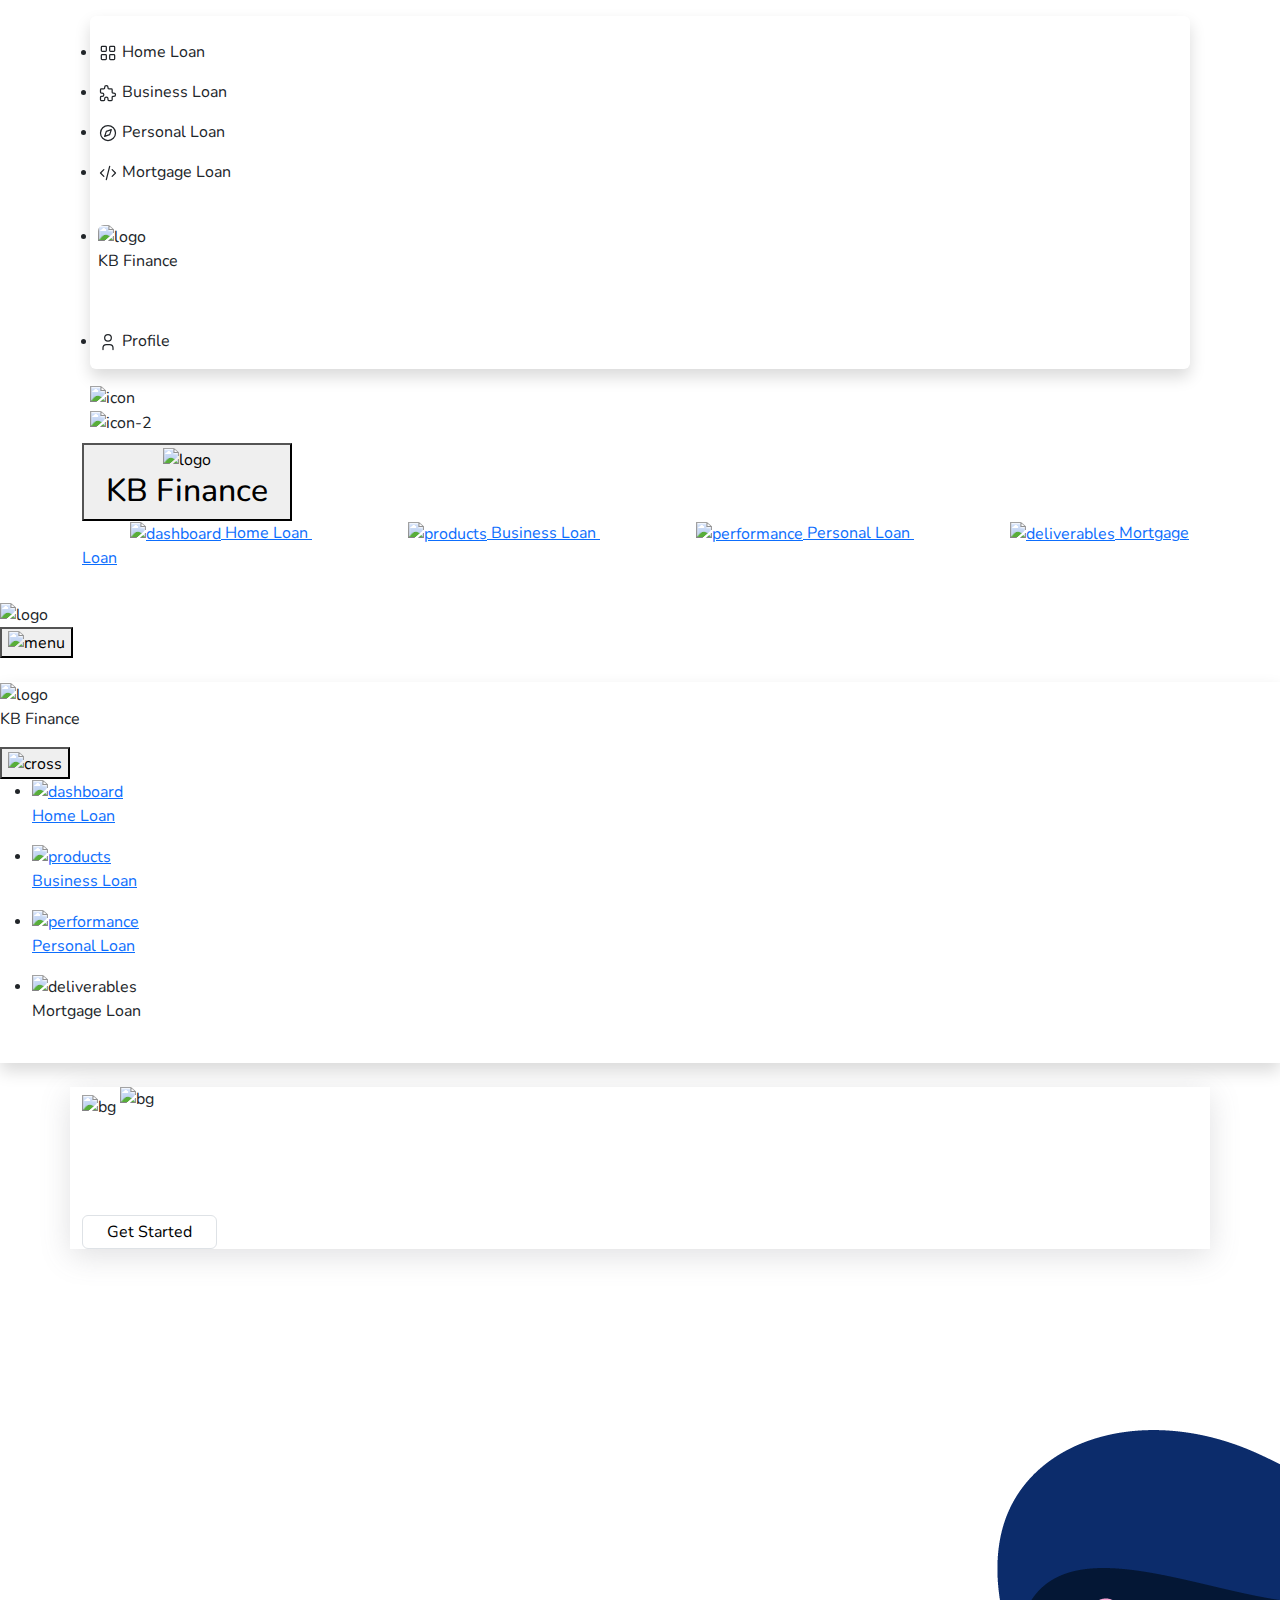
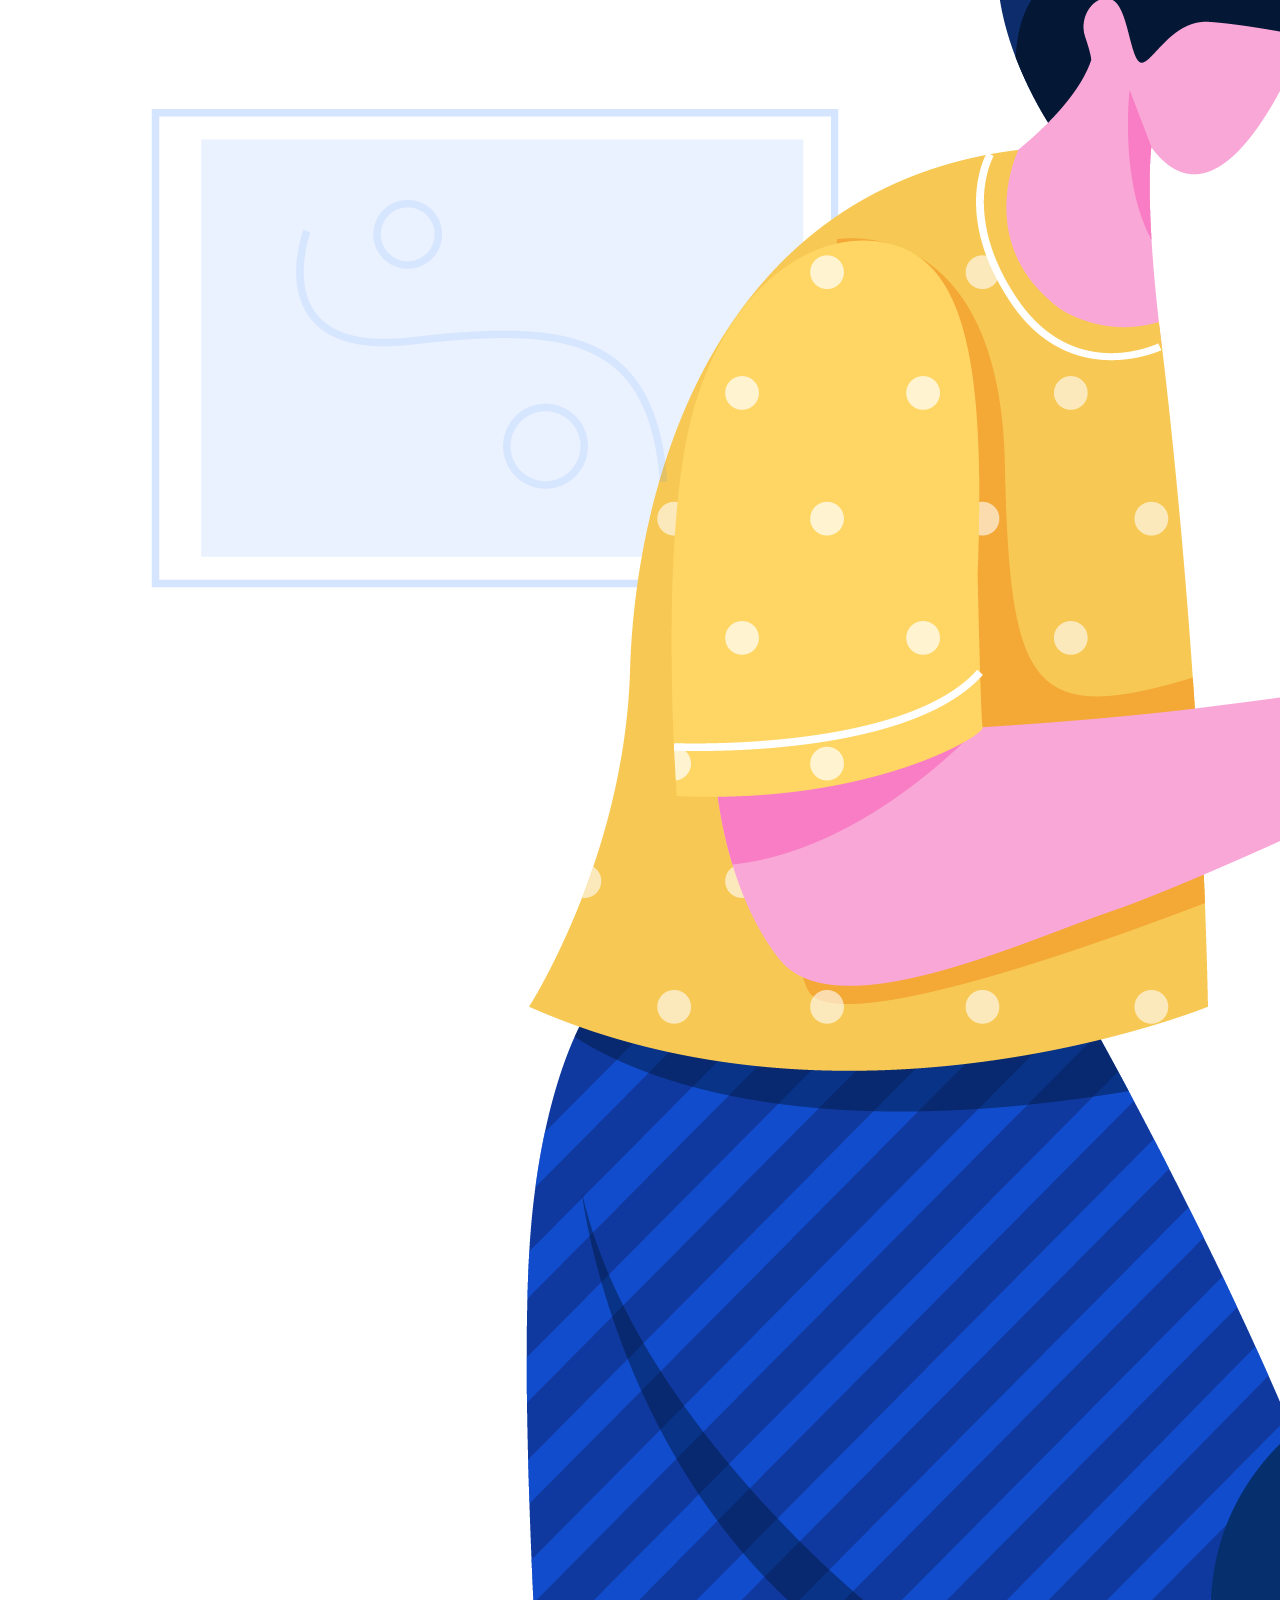
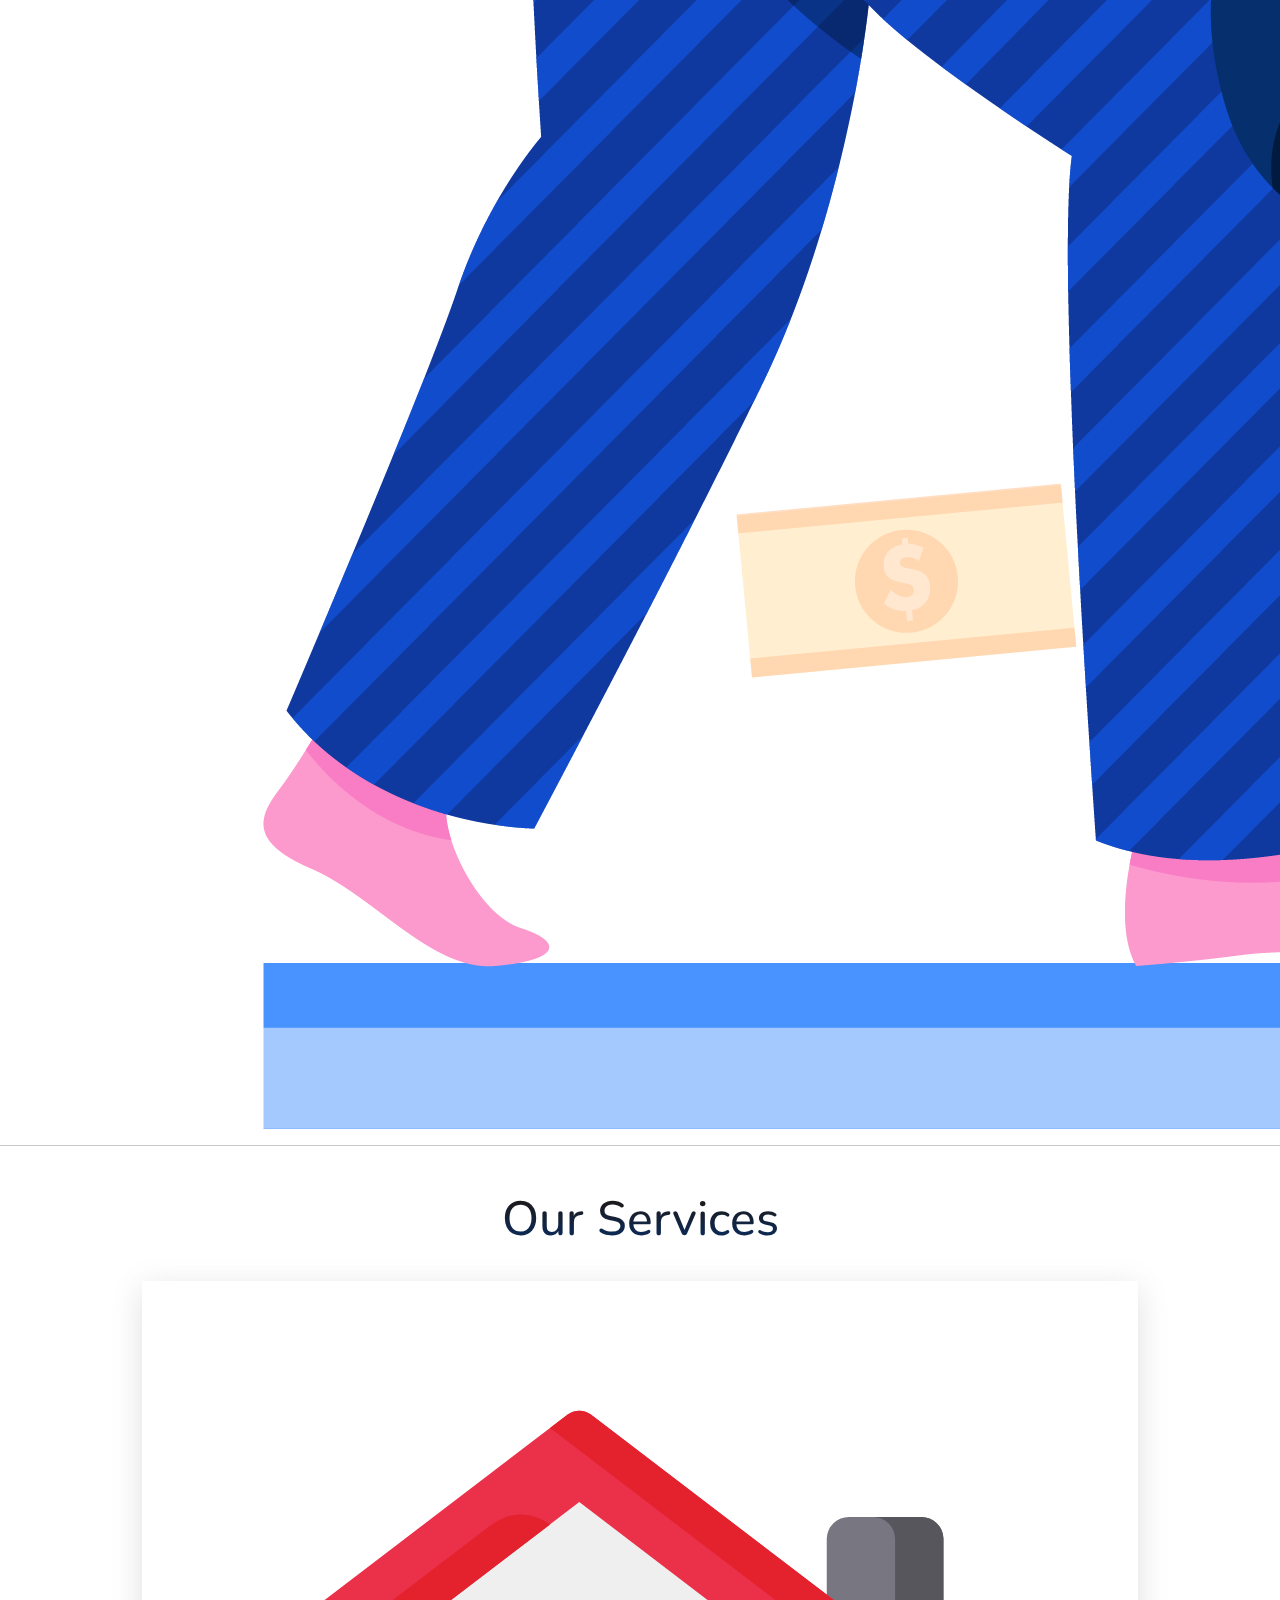
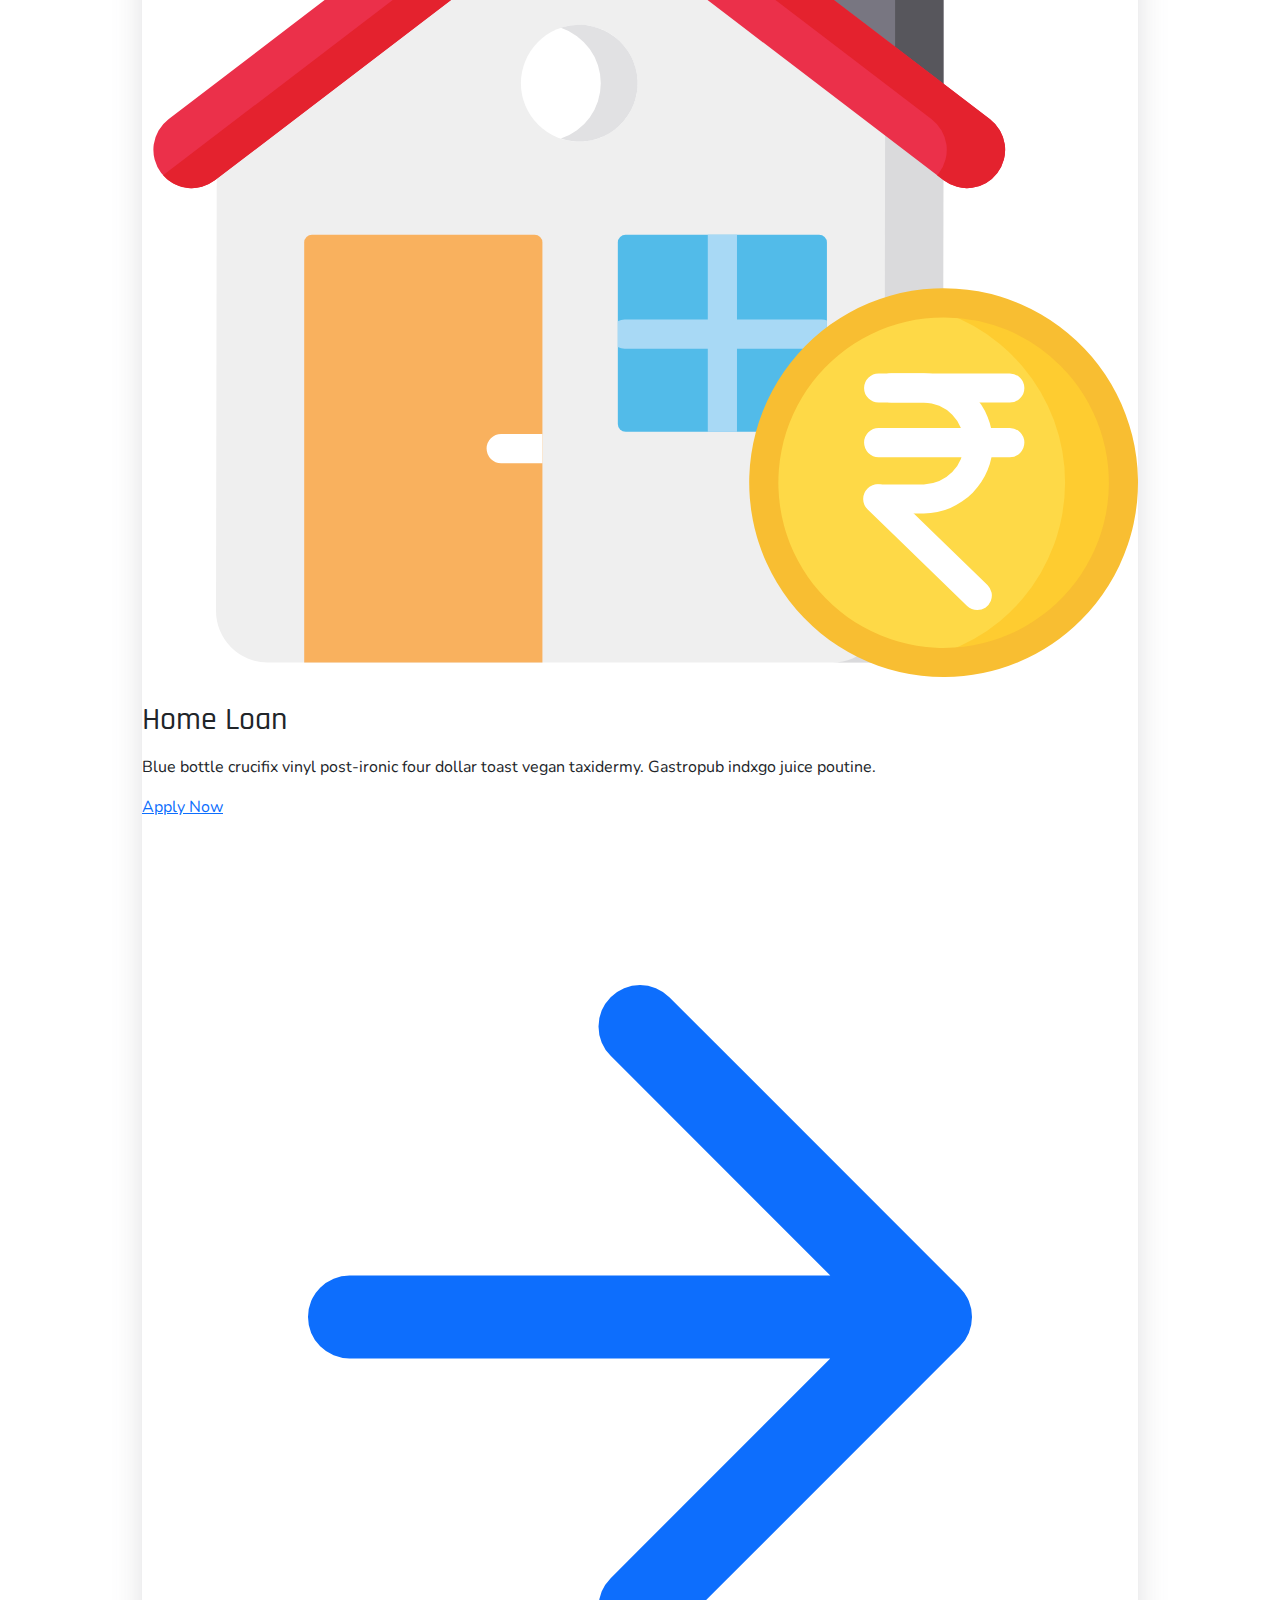
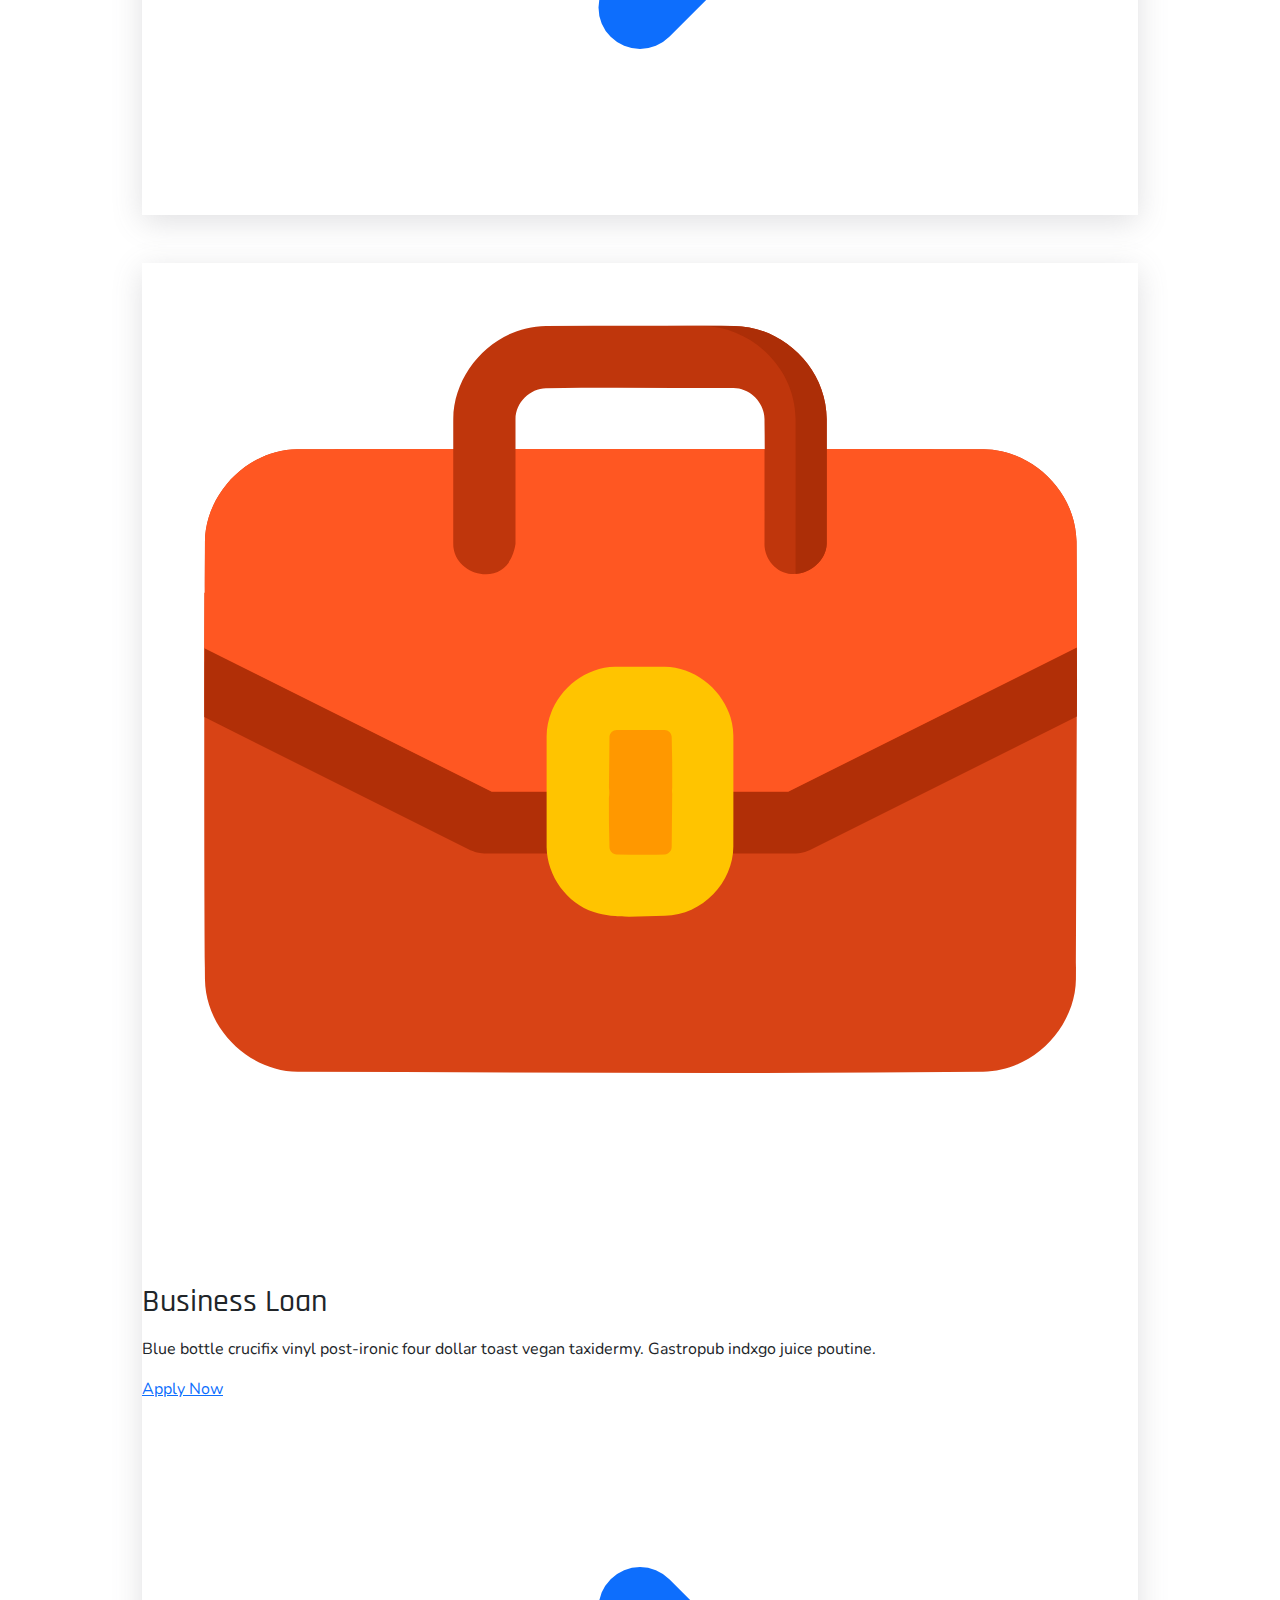
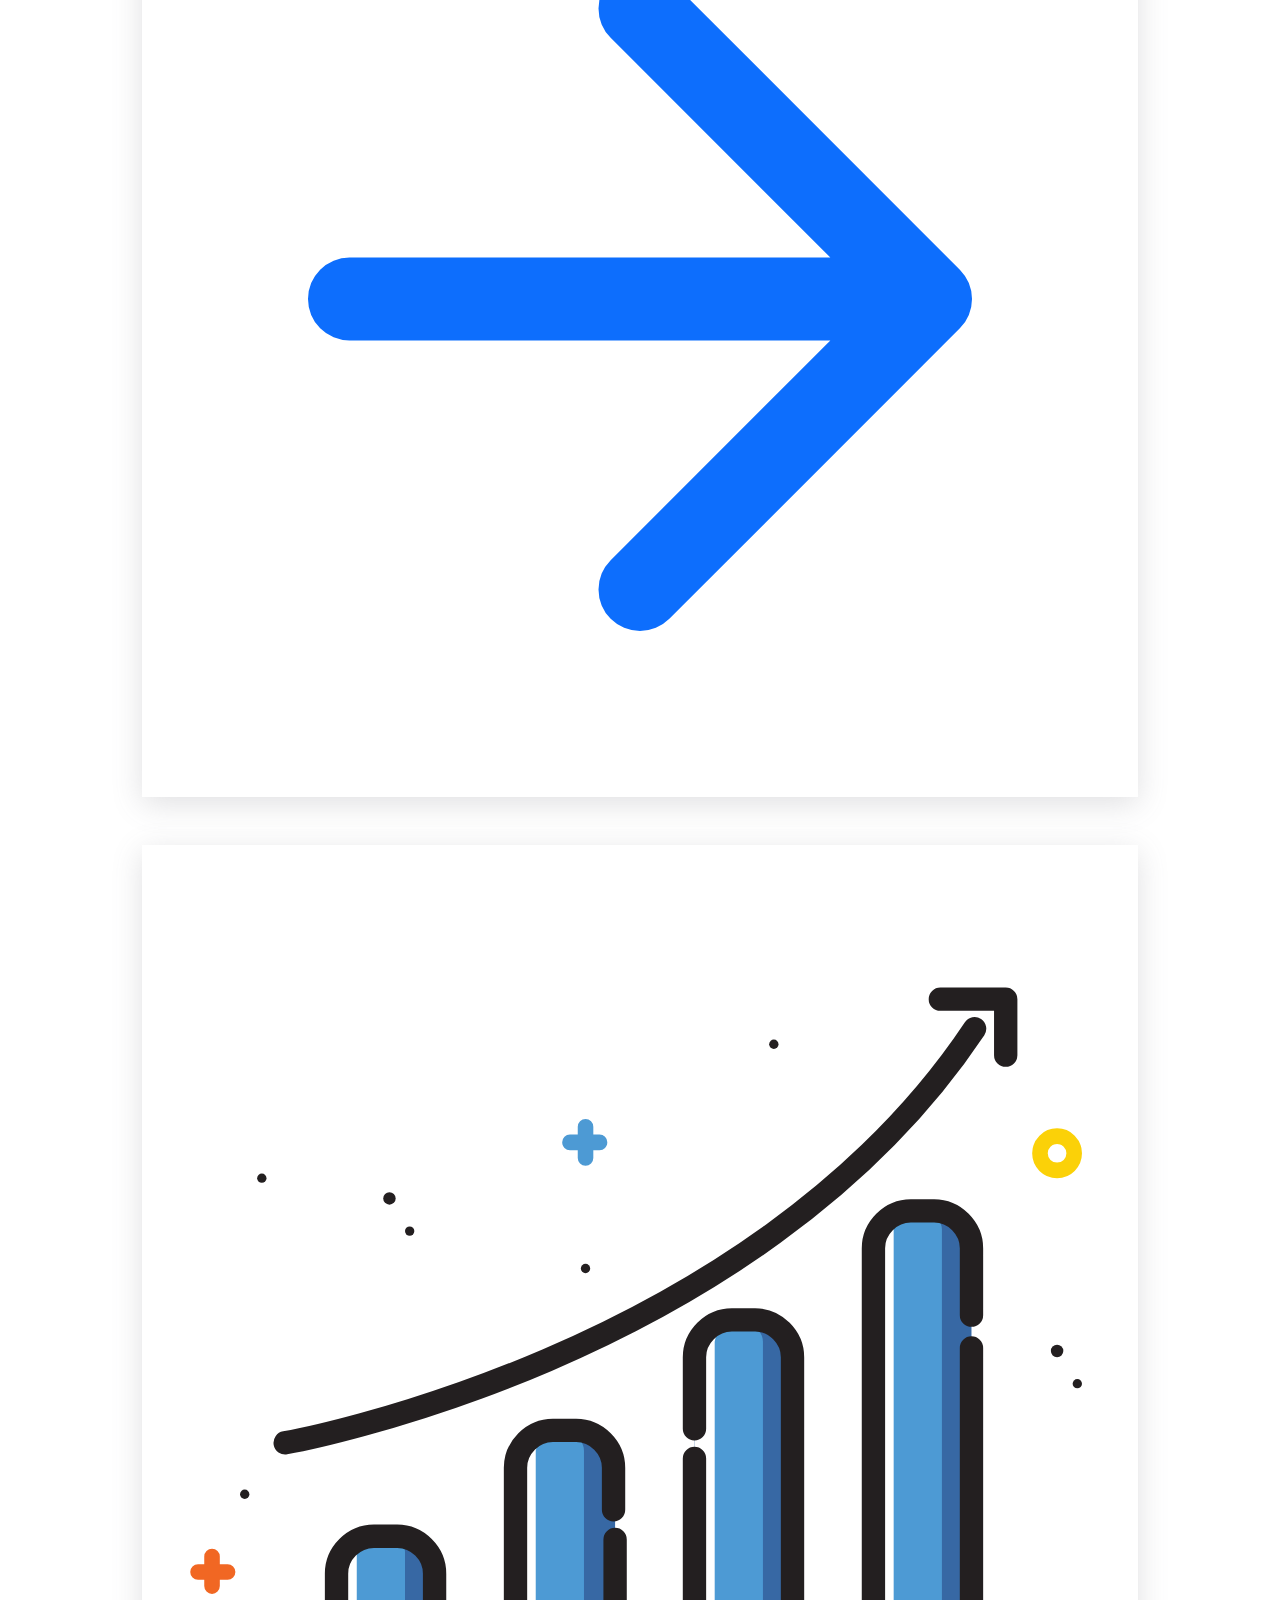
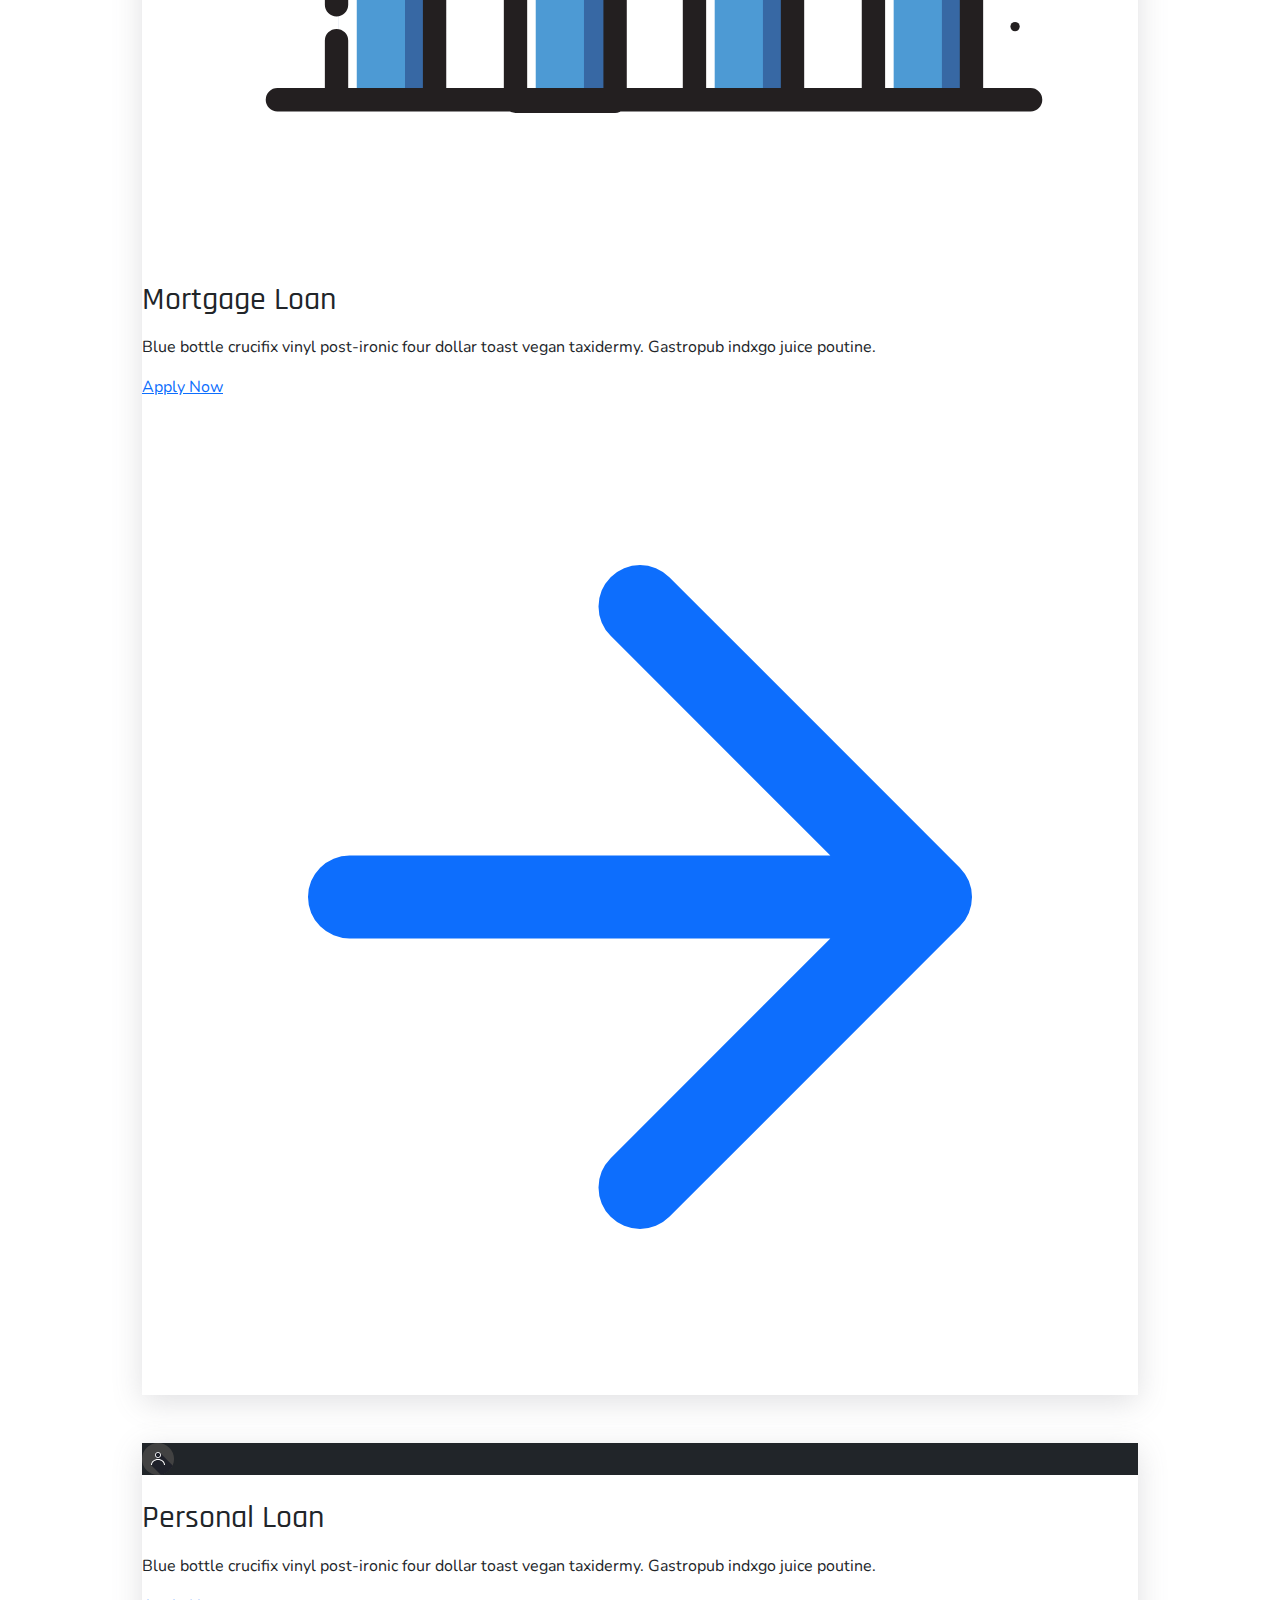
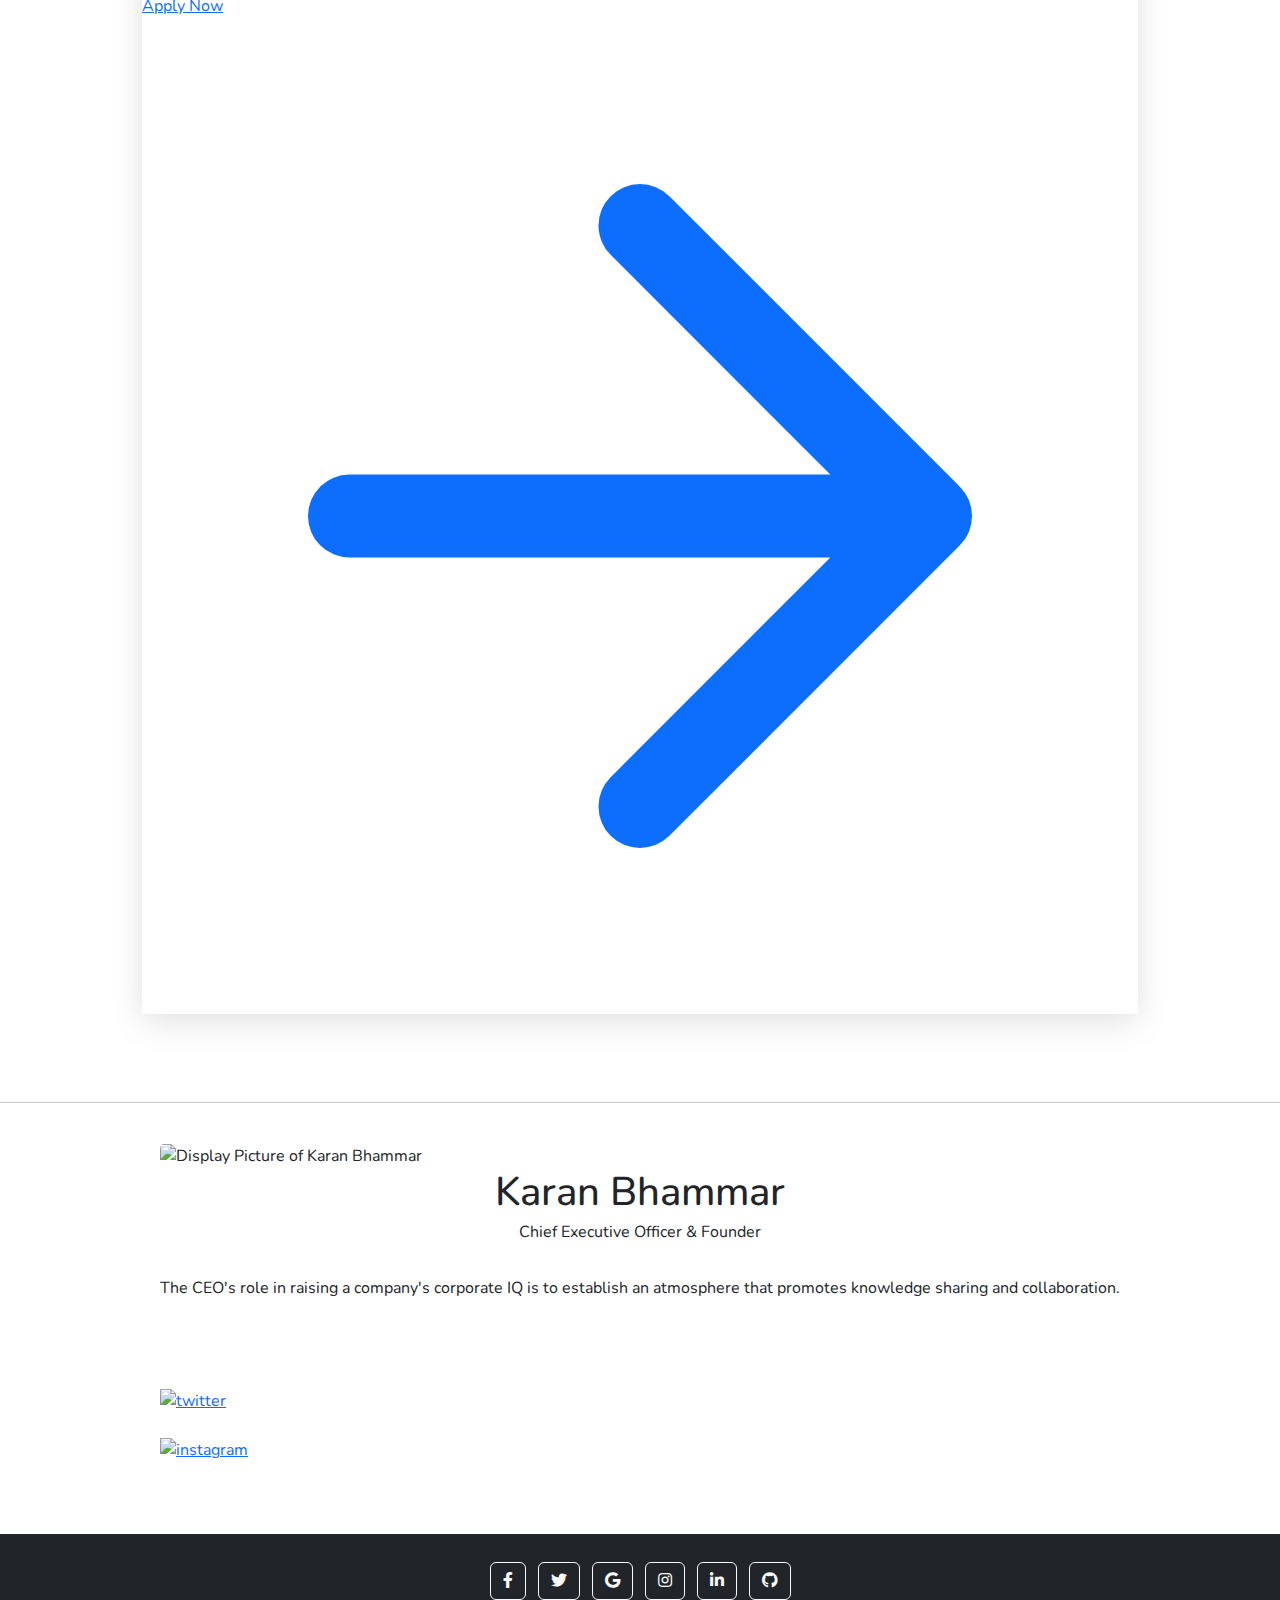
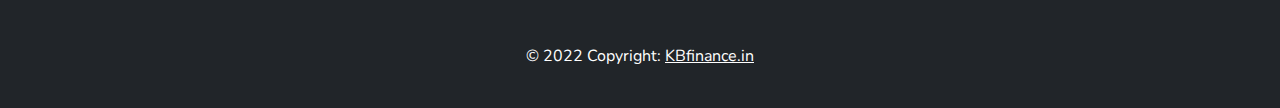
==== index.html @ ba7f579e "Update index.html" ====
<!DOCTYPE html>
<html lang="en">

<head>
    <meta charset="UTF-8">
    <meta http-equiv="X-UA-Compatible" content="IE=edge">
    <meta name="viewport" content="width=device-width, initial-scale=1.0">
    <link rel="preconnect" href="https://fonts.googleapis.com">
    <link rel="stylesheet" href="styles.css">
    <link rel="stylesheet" href="https://cdnjs.cloudflare.com/ajax/libs/tailwindcss/2.2.19/tailwind.min.css" integrity="sha512-wnea99uKIC3TJF7v4eKk4Y+lMz2Mklv18+r4na2Gn1abDRPPOeef95xTzdwGD9e6zXJBteMIhZ1+68QC5byJZw==" crossorigin="anonymous" referrerpolicy="no-referrer" />
    <link
rel="stylesheet"
href="https://cdnjs.cloudflare.com/ajax/libs/font-awesome/5.15.2/css/all.min.css"
/>
    <link rel="preconnect" href="https://fonts.gstatic.com" crossorigin>
    <link href="https://fonts.googleapis.com/css2?family=Nunito&family=Rajdhani&display=swap" rel="stylesheet">
    <!-- CSS only -->
<!-- <link href="https://cdn.jsdelivr.net/npm/bootstrap@5.2.0-beta1/dist/css/bootstrap.min.css" rel="stylesheet" integrity="sha384-0evHe/X+R7YkIZDRvuzKMRqM+OrBnVFBL6DOitfPri4tjfHxaWutUpFmBp4vmVor" crossorigin="anonymous">
<link
rel="stylesheet"
href="https://cdnjs.cloudflare.com/ajax/libs/font-awesome/5.15.2/css/all.min.css"
/> -->
<!-- JavaScript Bundle with Popper -->
<!-- <script src="https://cdn.jsdelivr.net/npm/bootstrap@5.2.0-beta1/dist/js/bootstrap.bundle.min.js" integrity="sha384-pprn3073KE6tl6bjs2QrFaJGz5/SUsLqktiwsUTF55Jfv3qYSDhgCecCxMW52nD2" crossorigin="anonymous"></script> -->

    <!-- <link rel="stylesheet" href="https://unpkg.com/flowbite@1.4.7/dist/flowbite.min.css" />
    <script src="https://cdn.tailwindcss.com?plugins=forms,typography,aspect-ratio,line-clamp"></script>

    <script src="https://unpkg.com/flowbite@1.4.7/dist/flowbite.js"></script> -->

    <title>KB Finance</title>
</head>

<body>
    <!-- nav starts -->
      <div class="h-full w-full"> 
        <!-- Code block starts -->
        <nav role="navigation" class="bg-white shadow xl:block hidden">
            <div class="mx-auto container px-6 py-2 xl:py-0">
                <div class="flex items-center justify-between">
                    <div class="inset-y-0 left-0 flex items-center xl:hidden">
                        <div class="inline-flex items-center justify-center p-2 rounded-md text-gray-700 hover:text-gray-100 focus:outline-none transition duration-150 ease-in-out">
                            <div class="visible xl:hidden">
                                <ul class="p-2 border-r bg-white absolute rounded left-0 right-0 shadow mt-8 md:mt-8 hidden">
                                    <li class="flex xl:hidden cursor-pointer text-gray-600 text-sm leading-3 tracking-normal mt-2 py-2 hover:text-indigo-700 focus:text-indigo-700 focus:outline-none">
                                        <div class="flex items-center">
                                            <svg xmlns="http://www.w3.org/2000/svg" class="icon icon-tabler icon-tabler-grid" width="20" height="20" viewBox="0 0 24 24" stroke-width="1.5" stroke="currentColor" fill="none" stroke-linecap="round" stroke-linejoin="round">
                                                <path stroke="none" d="M0 0h24v24H0z"></path>
                                                <rect x="4" y="4" width="6" height="6" rx="1"></rect>
                                                <rect x="14" y="4" width="6" height="6" rx="1"></rect>
                                                <rect x="4" y="14" width="6" height="6" rx="1"></rect>
                                                <rect x="14" y="14" width="6" height="6" rx="1"></rect>
                                            </svg>
                                            <span class="ml-2 font-bold">Home Loan</span>
                                        </div>
                                    </li>
                                    <li class="flex xl:hidden flex-col cursor-pointer text-gray-600 text-sm leading-3 tracking-normal py-2 hover:text-indigo-700 focus:text-indigo-700 focus:outline-none flex justify-center" onclick="dropdownHandler(this)">
                                        <div class="flex items-center">
                                            <svg xmlns="http://www.w3.org/2000/svg" class="icon icon-tabler icon-tabler-puzzle" width="20" height="20" viewBox="0 0 24 24" stroke-width="1.5" stroke="currentColor" fill="none" stroke-linecap="round" stroke-linejoin="round">
                                                <path stroke="none" d="M0 0h24v24H0z"></path>
                                                <path d="M4 7h3a1 1 0 0 0 1 -1v-1a2 2 0 0 1 4 0v1a1 1 0 0 0 1 1h3a1 1 0 0 1 1 1v3a1 1 0 0 0 1 1h1a2 2 0 0 1 0 4h-1a1 1 0 0 0 -1 1v3a1 1 0 0 1 -1 1h-3a1 1 0 0 1 -1 -1v-1a2 2 0 0 0 -4 0v1a1 1 0 0 1 -1 1h-3a1 1 0 0 1 -1 -1v-3a1 1 0 0 1 1 -1h1a2 2 0 0 0 0 -4h-1a1 1 0 0 1 -1 -1v-3a1 1 0 0 1 1 -1"></path>
                                            </svg>
                                            <span class="ml-2 font-bold">Business Loan</span>
                                        </div>
                                    </li>
                                    <li class="flex xl:hidden cursor-pointer text-gray-600 text-sm leading-3 tracking-normal py-2 hover:text-indigo-700 flex items-center focus:text-indigo-700 focus:outline-none">
                                        <svg xmlns="http://www.w3.org/2000/svg" class="icon icon-tabler icon-tabler-compass" width="20" height="20" viewBox="0 0 24 24" stroke-width="1.5" stroke="currentColor" fill="none" stroke-linecap="round" stroke-linejoin="round">
                                            <path stroke="none" d="M0 0h24v24H0z"></path>
                                            <polyline points="8 16 10 10 16 8 14 14 8 16"></polyline>
                                            <circle cx="12" cy="12" r="9"></circle>
                                        </svg>
                                        <span class="ml-2 font-bold">Personal Loan</span>
                                    </li>
                                    <li class="border-b border-gray-300 flex xl:hidden cursor-pointer text-gray-600 text-sm leading-3 tracking-normal pt-2 pb-4 hover:text-indigo-700 flex items-center focus:text-indigo-700 focus:outline-none">
                                        <svg xmlns="http://www.w3.org/2000/svg" class="icon icon-tabler icon-tabler-code" width="20" height="20" viewBox="0 0 24 24" stroke-width="1.5" stroke="currentColor" fill="none" stroke-linecap="round" stroke-linejoin="round">
                                            <path stroke="none" d="M0 0h24v24H0z"></path>
                                            <polyline points="7 8 3 12 7 16"></polyline>
                                            <polyline points="17 8 21 12 17 16"></polyline>
                                            <line x1="14" y1="4" x2="10" y2="20"></line>
                                        </svg>
                                        <span class="ml-2 font-bold">Mortgage Loan</span>
                                    </li>
                                    <li class="cursor-pointer text-gray-600 text-sm leading-3 tracking-normal mt-2 py-2 hover:text-indigo-700 flex items-center focus:text-indigo-700 focus:outline-none">
                                        <div class="flex items-center">
                                            <div class="w-12 cursor-pointer flex text-sm border-2 border-transparent rounded focus:outline-none focus:border-white transition duration-150 ease-in-out">
                                                <img class="rounded h-10 w-10 object-cover" src="https://tuk-cdn.s3.amazonaws.com/assets/components/horizontal_navigation/hn_1.png" alt="logo" />
                                            </div>
                                            <p class="text-sm ml-2 cursor-pointer">KB Finance</p>
                                            <div class="sm:ml-2 text-white relative">
                                                <svg xmlns="http://www.w3.org/2000/svg" class="icon icon-tabler icon-tabler-chevron-down cursor-pointer" width="20" height="20" viewBox="0 0 24 24" stroke-width="1.5" stroke="currentColor" fill="none" stroke-linecap="round" stroke-linejoin="round">
                                                    <path stroke="none" d="M0 0h24v24H0z"></path>
                                                    <polyline points="6 9 12 15 18 9"></polyline>
                                                </svg>
                                            </div>
                                        </div>
                                    </li>
                                    <li class="cursor-pointer text-gray-600 text-sm leading-3 tracking-normal py-2 hover:text-indigo-700 focus:text-indigo-700 focus:outline-none">
                                        <div class="flex items-center">
                                            <svg xmlns="http://www.w3.org/2000/svg" class="icon icon-tabler icon-tabler-user" width="20" height="20" viewBox="0 0 24 24" stroke-width="1.5" stroke="currentColor" fill="none" stroke-linecap="round" stroke-linejoin="round">
                                                <path stroke="none" d="M0 0h24v24H0z" />
                                                <circle cx="12" cy="7" r="4" />
                                                <path d="M6 21v-2a4 4 0 0 1 4 -4h4a4 4 0 0 1 4 4v2" />
                                            </svg>
                                            <span class="ml-2">Profile</span>
                                        </div>
                                    </li>
                                </ul>
                                <img class="show-m-menu icon icon-tabler icon-tabler-menu" onclick="MenuHandler(this,true)" src="https://tuk-cdn.s3.amazonaws.com/can-uploader/light-with-button-svg2.svg" alt="icon" />
                            </div>
                            <div class="hidden close-m-menu text-gray-700" onclick="MenuHandler(this,false)">
                                <img  src="https://tuk-cdn.s3.amazonaws.com/can-uploader/light-with-button-svg1.svg" alt="icon-2" />
                            </div>
                        </div>
                    </div>
                    <button class="focus:outline-none focus:ring-2 focus:ring-offset-2 focus:ring-indigo-700 rounded-md flex w-full sm:w-auto items-center sm:items-stretch justify-end sm:justify-start">
                        <div  class="flex items-center">
                            <img src="https://tuk-cdn.s3.amazonaws.com/can-uploader/light-with-button-svg3.svg" alt="logo" />
                            <h2 class="hidden sm:block text-base text-gray-700 font-bold leading-normal px-3">KB Finance</h2>
                        </div>
                    </button>
                    <div class="flex">
                        <div class="hidden xl:flex md:mr-6 xl:mr-16">
                            <a href="home-loan.html" class="focus:text-indigo-700 border-b-2 border-transparent focus:border-indigo-700 flex px-5 items-center py-6 text-sm leading-5 text-gray-700 hover:bg-gray-100 focus:bg-gray-100 focus:outline-none transition duration-150 ease-in-out">
                                <span class="mr-2">
                                    <img class="icon icon-tabler icon-tabler-grid" src="https://tuk-cdn.s3.amazonaws.com/can-uploader/light-with-button-svg4.svg" alt="dashboard" />
                                </span>
                           Home Loan
                            </a>
                            <a href="business-loan.html" class="focus:text-indigo-700 border-b-2 border-transparent focus:border-indigo-700 flex px-5 items-center py-6 text-sm leading-5 text-gray-700 hover:bg-gray-100 focus:bg-gray-100 focus:outline-none transition duration-150 ease-in-out">
                                <span class="mr-2">
                                    <img class="icon icon-tabler icon-tabler-puzzle" src="https://tuk-cdn.s3.amazonaws.com/can-uploader/light-with-button-svg5.svg" alt="products" />
                                </span>
                           Business Loan
                            </a>
                            <a href="personal-loan.html" class="focus:text-indigo-700 border-b-2 border-transparent focus:border-indigo-700 flex px-5 items-center py-6 text-sm leading-5 text-gray-700 hover:bg-gray-100 focus:bg-gray-100 focus:outline-none transition duration-150 ease-in-out">
                                <span class="mr-2">
                                    <img class="icon icon-tabler icon-tabler-compass" src="https://tuk-cdn.s3.amazonaws.com/can-uploader/light-with-button-svg6.svg" alt="performance" />
                                </span>
                      Personal Loan
                            </a>
                            <a href="mortgage-loan.html" class="focus:text-indigo-700 border-b-2 border-transparent focus:border-indigo-700 flex px-5 items-center py-6 text-sm leading-5 text-gray-700 hover:bg-gray-100 focus:bg-gray-100 focus:outline-none transition duration-150 ease-in-out">
                                <span class="mr-2">
                                   <img class="icon icon-tabler icon-tabler-code" src="https://tuk-cdn.s3.amazonaws.com/can-uploader/light-with-button-svg7.svg" alt="deliverables" />
                                </span>
                               Mortgage Loan
                            </a>
                        </div>
                        <div class="hidden xl:flex items-center">
                        
                          
                                </button>
                            </div>
                        </div>
                    </div>
                </div>
            </div>
        </nav>
        <nav>
            <div class="py-4 px-6 w-full flex xl:hidden justify-between items-center bg-white fixed top-0 z-40">
                <div aria-label="logo" role="img" tabindex="0" class="focus:outline-none w-24">
                    <img src="https://tuk-cdn.s3.amazonaws.com/can-uploader/light-with-button-svg9.svg" alt="logo" />
                </div>
                <div class="flex items-center">
                   
                    <button id="menu" aria-label="open menu" class="focus:outline-none focus:ring-2 focus:ring-gray-600 rounded-md text-gray-800" onclick="sidebarHandler(true)">
                        <img class="icon icon-tabler icon-tabler-menu-2" src="https://tuk-cdn.s3.amazonaws.com/can-uploader/light-with-button-svg10.svg" alt="menu" />
                    </button>
                </div>
            </div>
            <!--Mobile responsive sidebar-->
            <div class="absolute w-full h-full transform -translate-x-full z-40 xl:hidden" id="mobile-nav">
                <div class="bg-gray-800 opacity-50 w-full h-full" onclick="sidebarHandler(false)"></div>
                <div class="w-64 z-40 fixed overflow-y-auto z-40 top-0 bg-white shadow h-full flex-col justify-between xl:hidden pb-4 transition duration-150 ease-in-out">
                    <div class="px-6 h-full">
                        <div class="flex flex-col justify-between h-full w-full">
                            <div>
                                <div class="mt-6 flex w-full items-center justify-between">
                                    <div class="flex items-center justify-between w-full">
                                        <div class="flex items-center">
                                            <img src="https://tuk-cdn.s3.amazonaws.com/can-uploader/light-with-button-svg9.svg" alt="logo" />
                                            <p tabindex="0" class="focus:outline-none text-base md:text-2xl text-gray-800 ml-3">KB Finance </p>
                                        </div>
                                        <button id="cross" aria-label="close menu" class="focus:outline-none focus:ring-2 rounded-md text-gray-800" onclick="sidebarHandler(false)">
                                            <img class="icon icon-tabler icon-tabler-x" src="https://tuk-cdn.s3.amazonaws.com/can-uploader/light-with-button-svg11.svg" alt="cross" />
                                        </button>
                                    </div>
                                </div>
                                <ul class="f-m-m">
                                    <li>
                                        <a class="cursor-pointer" href="/home-loan">
                                            <div class="text-gray-800 pt-10">
                                                <div class="flex items-center">
                                                    <div class="w-6 h-6 md:w-8 md:h-8 text-indigo-700">
                                                       <img class="icon icon-tabler icon-tabler-grid" src="https://tuk-cdn.s3.amazonaws.com/can-uploader/light-with-button-svg12.svg" alt="dashboard" />
                                                    </div>
                                                    <p tabindex="0" class="focus:outline-none focus:text-indigo-600 text-indigo-700 xl:text-base text-base ml-3">Home Loan</p>
                                                </div>
                                            </div>
                                        </a>
                                    </li>
                                    <li>
                                        <a class="cursor-pointer" href="/business-loan">
                                            <div class="text-gray-800 pt-8">
                                                <div class="flex items-center justify-between">
                                                    <div class="flex items-center">
                                                        <div class="w-6 h-6 md:w-8 md:h-8 text-gray-800">
                                                           <img class="icon icon-tabler icon-tabler-puzzle" src="https://tuk-cdn.s3.amazonaws.com/can-uploader/light-with-button-svg13.svg" alt="products" />
                                                        </div>
                                                        <p tabindex="0" class="focus:outline-none focus:text-indigo-600 text-gray-800 xl:text-base md:text-2xl text-base ml-3">Business Loan</p>
                                                    </div>
                                                </div>
                                            </div>
                                        </a>
                                    </li>
                                    <li>
                                        <a class="cursor-pointer" href="/personal-loanl">
                                            <div class="text-gray-800 pt-8">
                                                <div class="flex items-center">
                                                    <div class="w-6 h-6 md:w-8 md:h-8 text-gray-800">
                                                        <img class="icon icon-tabler icon-tabler-compass" src="https://tuk-cdn.s3.amazonaws.com/can-uploader/light-with-button-svg14.svg" alt="performance" />
                                                    </div> 
                                                    <p tabindex="0" class="focus:outline-none focus:text-indigo-600 text-gray-800 xl:text-base md:text-2xl text-base ml-3">Personal Loan</p>
                                                </div>
                                            </div>
                                        </a>
                                    </li>
                                    <li class="text-gray-800 pt-8 cursor-pointer">
                                        <div class="flex items-center justify-between">
                                            <div class="flex items-center">
                                                <div class="w-6 h-6 md:w-8 md:h-8 text-gray-800">
                                                    <img class="icon icon-tabler icon-tabler-code" src="https://tuk-cdn.s3.amazonaws.com/can-uploader/light-with-button-svg15.svg" alt="deliverables" />
                                                </div>
                                                <p tabindex="0" class="focus:outline-none focus:text-indigo-600 text-gray-800 xl:text-base md:text-2xl text-base ml-3">Mortgage Loan</p>
                                            </div>
                                        </div>
                                    </li>
                                </ul>
                            </div>
                           
                            </div>
                        </div>
                    </div>
                </div>
            </div>
        </nav> 
        <!-- Code block ends -->
    </div>

    <!-- nav ends --><br/>
    <div class="w-full px-6">
      <div class="mt-8 relative rounded-lg bg-indigo-700 container mx-auto flex flex-col items-center pt-12 sm:pt-24 pb-24 sm:pb-32 md:pb-48 lg:pb-56 xl:pb-64">
         <img class="mr-2 lg:mr-12 mt-2 lg:mt-12 absolute right-0 top-0"  src="https://tuk-cdn.s3.amazonaws.com/can-uploader/center_aligned_with_image-svg2.svg" alt="bg"/>
         <img class="ml-2 lg:ml-12 mb-2 lg:mb-12 absolute bottom-0 left-0" src="https://tuk-cdn.s3.amazonaws.com/can-uploader/center_aligned_with_image-svg3.svg" alt="bg"/>
         
          <div class="w-11/12 sm:w-2/3 mb-5 sm:mb-10">
              <h1 class="text-2xl sm:text-3xl md:text-4xl lg:text-5xl xl:text-6xl text-center text-white font-bold leading-tight">Get loans all the way through our site</h1>
          </div>
          <div class="flex justify-center items-center mb-10 sm:mb-20">
              <button class="hover:text-white hover:bg-transparent lg:text-xl hover:border-white border bg-white transition duration-150 ease-in-out focus:outline-none focus:ring-2 focus:ring-offset-2 ring-offset-indigo-700	focus:ring-white rounded text-indigo-700 px-4 sm:px-8 py-1 sm:py-3 text-sm">Get Started</button>
              <!-- <button class="hover:bg-white hover:text-indigo-600 lg:text-xl hover:border-indigo-600 ml-3 sm:ml-6 bg-transparent transition duration-150 ease-in-out focus:outline-none focus:ring-2 focus:ring-offset-2 ring-offset-indigo-700 focus:ring-white hover:bg-indigo-700-800 rounded border border-white text-white px-4 sm:px-8 py-1 sm:py-3 text-sm">Learn More</button> -->
          </div>
      </div>
      <div class="container mx-auto flex justify-center md:-mt-56 -mt-20 sm:-mt-40">
          <div class="relative sm:w-2/3 w-11/12">
              <img src="online-money-donation.png" alt="Sample Page" role="img"  />
          </div>
      </div>
  </div>

      <!-- hero ends -->
      <hr/>
      <!-- services starts --><br/>
      <h1 class="ours">
          Our Services
      </h1>
      <!-- <div class="container mx-auto grid sm:grid-cols-1 md:grid-cols-2 lg:grid-cols-3 xl:grid-cols-4 pt-6 gap-8"> -->
        <div class="card-m">
            <!-- <div class="card-header">
              Featured
            </div> -->
        
            <section class="text-gray-600 body-font">
                <div class="container px-5 py-24 mx-auto flex flex-wrap">
                  <div class="flex flex-wrap -m-4">
                    <div class="p-4 lg:w-1/2 md:w-full">
                      <div class="flex border-2 rounded-lg border-gray-200 border-opacity-50 p-8 sm:flex-row flex-col">
                        <div class="w-16 h-16 sm:mr-8 sm:mb-0 mb-4 inline-flex items-center justify-center rounded-full bg-blue-100 text-blue-500 flex-shrink-0">
                         <img src="home-loan.svg" alt="Home Loan">
                        </div>
                        <div class="flex-grow">
                          <h2 class="text-gray-900 text-lg title-font font-medium mb-3">Home Loan</h2>
                          <p class="leading-relaxed text-base">Blue bottle crucifix vinyl post-ironic four dollar toast vegan taxidermy. Gastropub indxgo juice poutine.</p>
                          <a href="/home-loan class="mt-3 text-blue-500 inline-flex items-center">Apply Now
                            <svg fill="none" stroke="currentColor" stroke-linecap="round" stroke-linejoin="round" stroke-width="2" class="w-4 h-4 ml-2" viewBox="0 0 24 24">
                              <path d="M5 12h14M12 5l7 7-7 7"></path>
                            </svg>
                          </a>
                        </div>
                      </div>
                    </div>
                    <div class="p-4 lg:w-1/2 md:w-full">
                        <div class="flex border-2 rounded-lg border-gray-200 border-opacity-50 p-8 sm:flex-row flex-col">
                          <div class="w-16 h-16 sm:mr-8 sm:mb-0 mb-4 inline-flex items-center justify-center rounded-full bg-blue-100 text-blue-500 flex-shrink-0">
                            <img src="business.svg" alt="Business Loan">
                          </div>
                          <div class="flex-grow">
                            <h2 class="text-gray-900 text-lg title-font font-medium mb-3">Business Loan</h2>
                            <p class="leading-relaxed text-base">Blue bottle crucifix vinyl post-ironic four dollar toast vegan taxidermy. Gastropub indxgo juice poutine.</p>
                            <a href="/business-loan" class="mt-3 text-blue-500 inline-flex items-center">Apply Now
                              <svg fill="none" stroke="currentColor" stroke-linecap="round" stroke-linejoin="round" stroke-width="2" class="w-4 h-4 ml-2" viewBox="0 0 24 24">
                                <path d="M5 12h14M12 5l7 7-7 7"></path>
                              </svg>
                            </a>
                          </div>
                        </div>
                      </div>
                      <div class="p-4 lg:w-1/2 md:w-full">
                        <div class="flex border-2 rounded-lg border-gray-200 border-opacity-50 p-8 sm:flex-row flex-col">
                          <div class="w-16 h-16 sm:mr-8 sm:mb-0 mb-4 inline-flex items-center justify-center rounded-full bg-blue-100 text-blue-500 flex-shrink-0">
                            <!-- <svg fill="none" stroke="currentColor" stroke-linecap="round" stroke-linejoin="round" stroke-width="2" class="w-8 h-8" viewBox="0 0 24 24">
                              <path d="M22 12h-4l-3 9L9 3l-3 9H2"></path>
                            </svg> -->
                            <img src="finance.svg" alt="mortgage Loan">
                          </div>
                          <div class="flex-grow">
                            <h2 class="text-gray-900 text-lg title-font font-medium mb-3">Mortgage Loan</h2>
                            <p class="leading-relaxed text-base">Blue bottle crucifix vinyl post-ironic four dollar toast vegan taxidermy. Gastropub indxgo juice poutine.</p>
                            <a href="/mortgage-loan" class="mt-3 text-blue-500 inline-flex items-center">Apply Now
                              <svg fill="none" stroke="currentColor" stroke-linecap="round" stroke-linejoin="round" stroke-width="2" class="w-4 h-4 ml-2" viewBox="0 0 24 24">
                                <path d="M5 12h14M12 5l7 7-7 7"></path>
                              </svg>
                            </a>
                          </div>
                        </div>
                      </div>
                    <div class="p-4 lg:w-1/2 md:w-full">
                      <div class="flex border-2 rounded-lg border-gray-200 border-opacity-50 p-8 sm:flex-row flex-col">
                        <div class="w-16 h-16 sm:mr-8 sm:mb-0 mb-4 inline-flex items-center justify-center rounded-full bg-dark  text-blue-500 flex-shrink-0">
                         <img src="user.svg" alt="Personal Loan">
                        </div>
                        <div class="flex-grow">
                          <h2 class="text-gray-900 text-lg title-font font-medium mb-3">Personal Loan</h2>
                          <p class="leading-relaxed text-base">Blue bottle crucifix vinyl post-ironic four dollar toast vegan taxidermy. Gastropub indxgo juice poutine.</p>
                          <a href="/personal-loan" class="mt-3 text-blue-500 inline-flex items-center">Apply Now
                            <svg fill="none" stroke="currentColor" stroke-linecap="round" stroke-linejoin="round" stroke-width="2" class="w-4 h-4 ml-2" viewBox="0 0 24 24">
                              <path d="M5 12h14M12 5l7 7-7 7"></path>
                            </svg>
                          </a>
                        </div>
                      </div>
                    </div>
                  </div>
                </div>
              </section>
              
          
          </div>
       
      </div>
      <!-- <h1 class="service">Our Services</h1>
      <div class="cardd">
    
          <div class="row row-cols-1 row-cols-md-3 g-4">
            <div class="col">
              <div class="card h-100" style="width: 18rem;">
                <img src="https://media.istockphoto.com/vectors/happy-family-with-house-concept-illustration-for-mortgage-buying-vector-id1171898735?b=1&k=20&m=1171898735&s=170667a&w=0&h=tSyBpyj7C0FexFD3wojwPnu33gt812WdixLsDKPJ2mg=" class="card-img-top" alt="Home Loan">
                <div class="card-body">
                  <h2 class="card-title">Home Loan</h2>
                
                  <a href="/home-loan" class="btn btn-primary">Apply Now</a>
                </div>
              </div>
            </div>
          
            <div class="col">
              <div class="card h-100" style="width: 18rem;">
                <img src="https://cdn.dribbble.com/users/1484145/screenshots/14190768/bank_loan_4x.png" class="card-img-top" alt="Mortgage Loan">
                <div class="card-body">
                  <h2 class="card-title">Mortgage Loan</h2>
                  
                  <a href="/mortgage-loan" class="btn btn-primary">Apply Now</a>
                </div>
              </div>
            </div>
            <div class="col">
              <div class="card h-100"style="width: 18rem;">
                <img src="https://img.freepik.com/free-vector/online-loan-illustration-flat-design-illustration_108061-448.jpg" class="card-img-top" alt="Personal Loan">
                <div class="card-body">
                  <h2 class="card-title">Personal Loan</h2>
                 
                  <a href="/personal-loan" class="btn btn-primary">Apply Now</a>
                </div>
              </div>
            </div>
            <div class="col">
              <div class="card h-100"style="width: 18rem;">
                <img src="https://img.freepik.com/free-vector/two-business-partners-handshaking_74855-6685.jpg?w=2000" class="card-img-top" alt="Business Loan">
                <div class="card-body">
                  <h2 class="card-title">Business Loan</h2>
                 
                  <a href="/business-loan" class="btn btn-primary">Apply Now</a>
                </div>
              </div>
            </div>
          </div>
        </div>



      
    </div> -->
      <!-- services ends -->
      <!-- footer starts -->
      <!-- <div class="container">
        <footer class="d-flex flex-wrap justify-content-between align-items-center py-3 my-4 border-top">
          <div class="col-md-4 d-flex align-items-center">
            <a href="/" class="mb-3 me-2 mb-md-0 text-muted text-decoration-none lh-1">
              <svg class="bi" width="30" height="24"><use xlink:href="#bootstrap"/></svg>
            </a>
            <span class="mb-3 mb-md-0 text-muted">&copy; 2022 Company, Inc</span>
          </div>
      
          <ul class="nav col-md-4 justify-content-end list-unstyled d-flex">
            <li class="ms-3"><a  href="#"><svg class="bi" width="24" height="24"><use xlink:href="fa-brands fa-twitter"/></svg></a></li>
            <li class="ms-3"><a  href="#"><svg class="bi" width="24" height="24"><use xlink:href="fa-brands fa-facebook"/></svg></a></li>
            <li class="ms-3"><a  href="#"><svg class="bi" width="24" height="24"><use xlink:href="fa-brands fa-instagram"/></svg></a></li>
          </ul>
        </footer>
      </div> -->
      <hr/><br/>
      <div class="main-ab">
      <div role="listitem" class="xl:w-1/3 sm:w-3/4 md:w-2/5 relative mt-16 mb-32 sm:mb-24 xl:max-w-sm lg:w-2/5">
        <div class="rounded overflow-hidden shadow-md bg-white dark:bg-gray-900">
            <div class="absolute -mt-20 w-full flex justify-center">
                <div class="h-32 w-32">
                    <img src="https://i.ibb.co/xYtsBL2/karan.png" alt="Display Picture of Karan Bhammar" role="img" class="rounded-full object-cover h-full w-full shadow-md" />
                </div>
            </div>
            <div class="px-6 mt-16">
                <h1 class="font-bold dark:text-white text-3xl text-center mb-1">Karan Bhammar</h1>
                <p class="text-gray-800 dark:text-white text-sm text-center">Chief Executive Officer & Founder</p>
                <p class="text-center text-gray-600 dark:text-gray-200 text-base pt-3 font-normal">The CEO's role in raising a company's corporate IQ is to establish an atmosphere that promotes knowledge sharing and collaboration.</p>
                <div class="w-full flex justify-center pt-5 pb-5">
                    <!-- <a href="javascript:void(0)" class="mx-5">
                       <div aria-label="Github" role="img">
                            <img src="https://tuk-cdn.s3.amazonaws.com/can-uploader/gray-bg-with-description-svg1.svg" alt="github" />
                        </div> 
                    </a> -->
                    <a href="javascript:void(0)" class="mx-5">
                        <div aria-label="Twitter" role="img">
                            <img src="https://tuk-cdn.s3.amazonaws.com/can-uploader/gray-bg-with-description-svg2.svg" alt="twitter" />
                        </div>
                    </a>
                    <a href="javascript:void(0)" class="mx-5">
                        <div aria-label="Instagram" role="img">
                            <img src="https://tuk-cdn.s3.amazonaws.com/can-uploader/gray-bg-with-description-svg3.svg" alt="instagram" />
                        </div>
                    </a>
                </div>
            </div>
        </div>
    </div></div>
      <!-- Footer -->
<footer class="bg-dark text-center text-white">
  <!-- Grid container -->
  <div class="container p-4">
    <!-- Section: Social media -->
    <section class="mb-4">
      <!-- Facebook -->
      <a class="btn btn-outline-light btn-floating m-1" href="#!" role="button"
        ><i class="fab fa-facebook-f"></i
      ></a>

      <!-- Twitter -->
      <a class="btn btn-outline-light btn-floating m-1" href="#!" role="button"
        ><i class="fab fa-twitter"></i
      ></a>

      <!-- Google -->
      <a class="btn btn-outline-light btn-floating m-1" href="#!" role="button"
        ><i class="fab fa-google"></i
      ></a>

      <!-- Instagram -->
      <a class="btn btn-outline-light btn-floating m-1" href="#!" role="button"
        ><i class="fab fa-instagram"></i
      ></a>

      <!-- Linkedin -->
      <a class="btn btn-outline-light btn-floating m-1" href="#!" role="button"
        ><i class="fab fa-linkedin-in"></i
      ></a>

      <!-- Github -->
      <a class="btn btn-outline-light btn-floating m-1" href="#!" role="button"
        ><i class="fab fa-github"></i
      ></a>
    </section>
    <!-- Section: Social media -->

    <!-- Section: Form -->
  

  <!-- Copyright -->
  <div class="text-center p-3">
    © 2022 Copyright:
    <a class="text-white" href="https://kbfinance.in/">KBfinance.in</a>
  </div>
  <!-- Copyright -->
</footer>
<!-- Footer -->
    </body>
 
    


</html>

<style>
   
    * {
        margin: 0px;
    }
   
    .service{
        text-align: center;
    }
    .main-ab{
        justify-content: center;
        display: flex;
    }
    .rounded-lg{
        box-shadow: rgba(100, 100, 111, 0.2) 0px 7px 29px 0px !important;
    }
    .title-font{
        font-size: 2rem !important;
    }
    .card-m{
        width: 90%;
       margin: 0% 5% 5% 5%;
    }
    .p-3{
      width: 100%;
    }
    .text-lg{
        font-size: 4px;
    }
    .cardd{
        margin: 2% 15%;
       
         display: flex;
        justify-content: center; 
    }
    .card-header{
        background-color: aliceblue;
    }
    .ours{
        text-align: center;
        font-size: 3rem;
        padding-top: 5px;
        background: -webkit-linear-gradient(rgb(37, 19, 1), rgb(5, 47, 107));
  -webkit-background-clip: text;
  -webkit-text-fill-color: transparent;
    }
    .font-medium{
        font-size:5rem;
    }
  .navc{
    color: whitesmoke;
    position: fixed;
    width: 100%;
    z-index: 500000;
    text-align: center;
  }
  .navbar-brand{
    color:aliceblue;
    align-items: center;}

    .btnn1:hover {
        background-color: rgb(21, 191, 191);


    }

    .btnn {
        width: 25%;
        height: 25%;
        text-align: center;
        justify-content: center;
        padding: 30;
        border: 0.5px solid black;
        font-size: 1.5rem;
        border-radius: 2px;
        background-color: azure;
    }
.ms-3{
  color: black;
}

    .obect-cover {
        width: 100%;
        font-size: larger;
    }

    .title-font {
        text-align: left;
        width: 50%;
        font-size: 3.5rem;
        font-family: 'Rajdhani', sans-serif;
    }

    .myimg {
        margin: 0;
        width: 50%;
        height: auto;
        float: right;
        position: relative;
    }

    .myhero {
        position: relative;
        background: rgb(252, 5, 189);
        background: linear-gradient(45deg, rgba(42, 223, 223, 1) 0%, rgba(252, 5, 189, 1) 100%);
        /* background-color: rgb(140, 223, 223);  */
        /* background: url(https://c1.wallpaperflare.com/preview/411/694/389/black-business-computer-desk.jpg);
      background-repeat: no-repeat;
      background-size: cover;
      background-position: center; */
        height: 70vh;
        display: flex;
        align-items: center;
        font-size: 30px;
        padding-top: 10px;
        font-family: 'Rajdhani', sans-serif;
        text-align: left !important;
        width: 100%;

    }

    .fancy {

        width: 300px;
        height: 300px;
        background-color: white;
        border-radius: 30% 70% 74% 26% / 29% 50% 50% 71%;
    }

    .hero {
        height: 70%;
        border-bottom: 2px solid rgb(204, 196, 196);
        position: relative;
        display: flex;
        align-items: center;
        width: 100%;
        padding: 20px;
        background-color: azure;
        /*          
background: linear-gradient(45deg, rgba(5,17,78,1) 0%, rgba(14,199,214,1) 100%);  */
        /* background-image: ('https://images.pexels.com/photos/3184292/pexels-photo-3184292.jpeg?auto=compress&cs=tinysrgb&w=1260&h=750&dpr=1'); */
    }

    body {
        font-family: 'Nunito', sans-serif;
    }
html{
  font-family: 'Nunito', sans-serif;
}
</style>

<script>
  function dropdownHandler(element) {
    let single = element.getElementsByTagName("ul")[0];
    single.classList.toggle("hidden");
}
function MenuHandler(el, val) {
    let MainList = el.parentElement.parentElement.getElementsByTagName("ul")[0];
    let closeIcon = el.parentElement.parentElement.getElementsByClassName("close-m-menu")[0];
    let showIcon = el.parentElement.parentElement.getElementsByClassName("show-m-menu")[0];
    if (val) {
        MainList.classList.remove("hidden");
        el.classList.add("hidden");
        closeIcon.classList.remove("hidden");
    } else {
        showIcon.classList.remove("hidden");
        MainList.classList.add("hidden");
        el.classList.add("hidden");
    }
}
// ------------------------------------------------------
let sideBar = document.getElementById("mobile-nav");
let menu = document.getElementById("menu");
let cross = document.getElementById("cross");
const sidebarHandler = (check) => {
    if (check) {
        sideBar.style.transform = "translateX(0px)";
        menu.classList.add("hidden");
        cross.classList.remove("hidden");
    } else {
        sideBar.style.transform = "translateX(-100%)";
        menu.classList.remove("hidden");
        cross.classList.add("hidden");
    }
};
let list = document.getElementById("list");
let chevrondown = document.getElementById("chevrondown");
let chevronup = document.getElementById("chevronup");
const listHandler = (check) => {
    if (check) {
        list.classList.remove("hidden");
        chevrondown.classList.remove("hidden");
        chevronup.classList.add("hidden");
    } else {
        list.classList.add("hidden");
        chevrondown.classList.add("hidden");
        chevronup.classList.remove("hidden");
    }
};
</script>
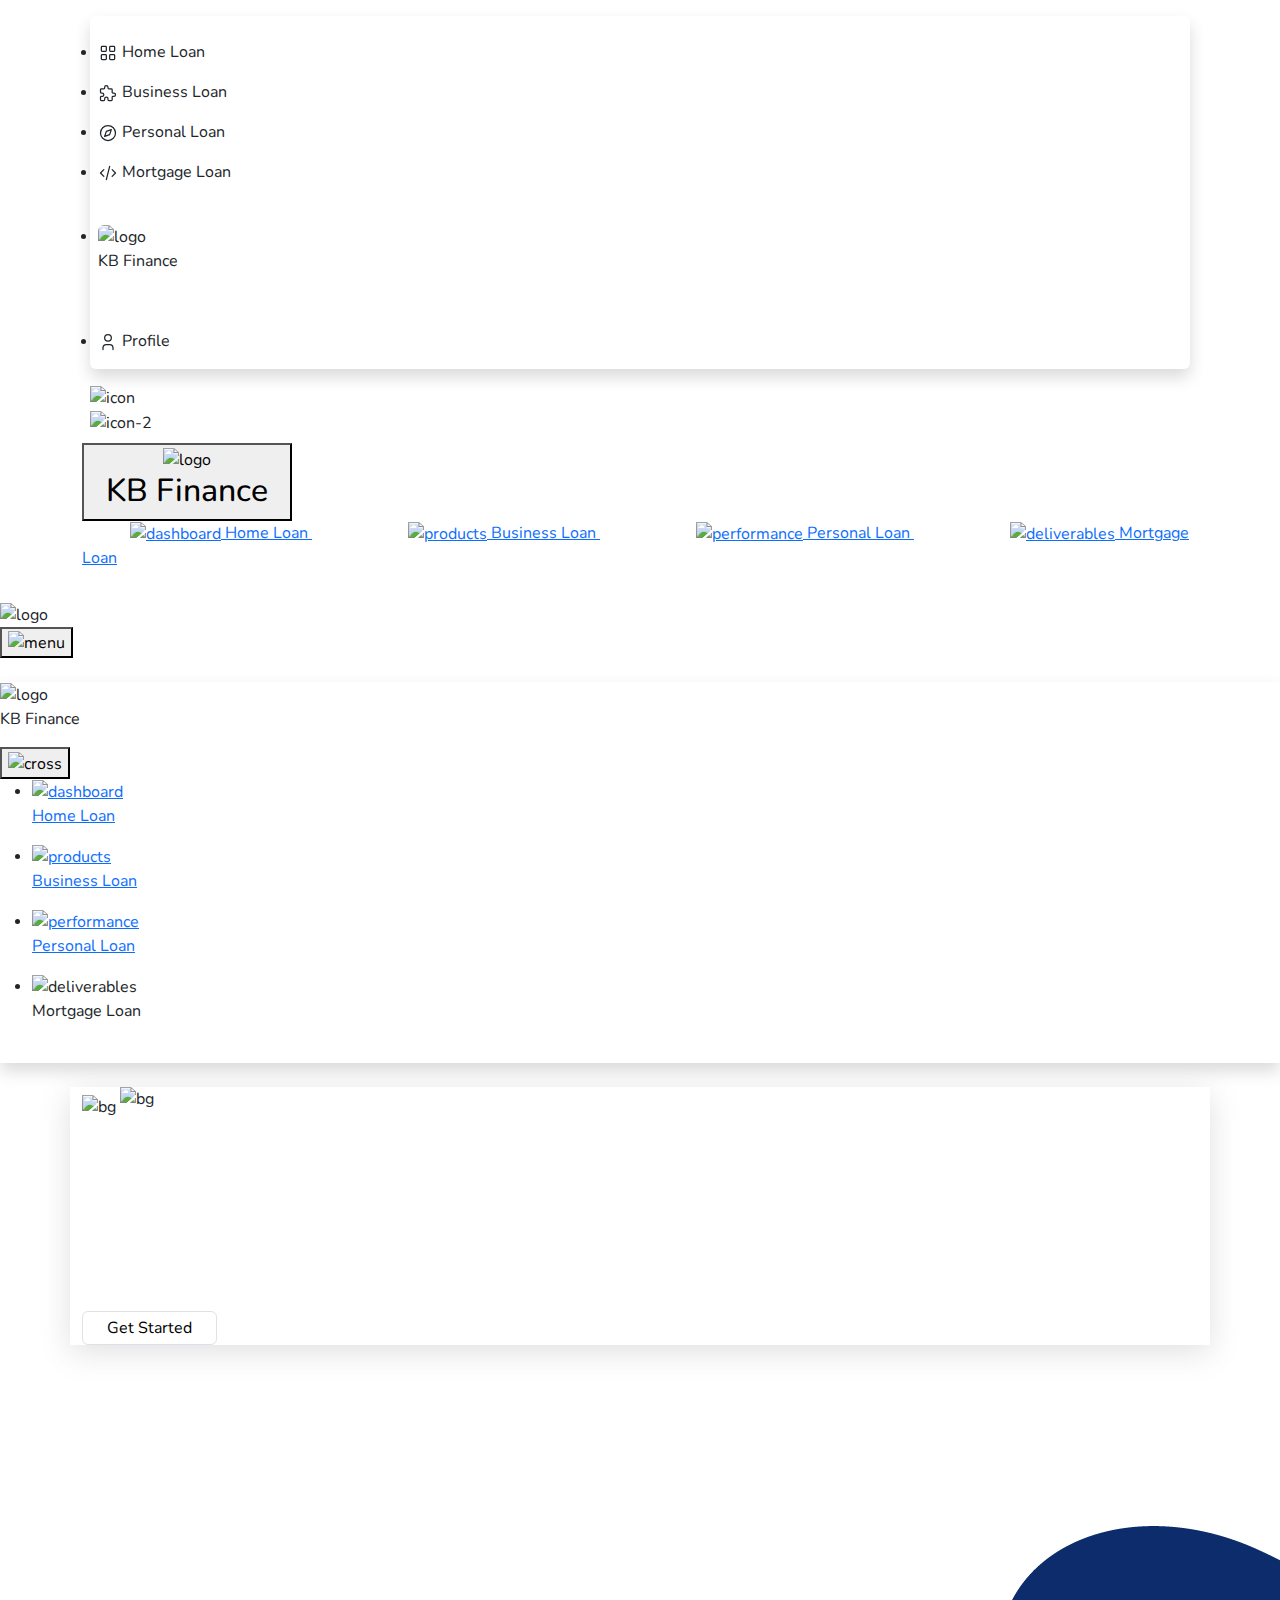
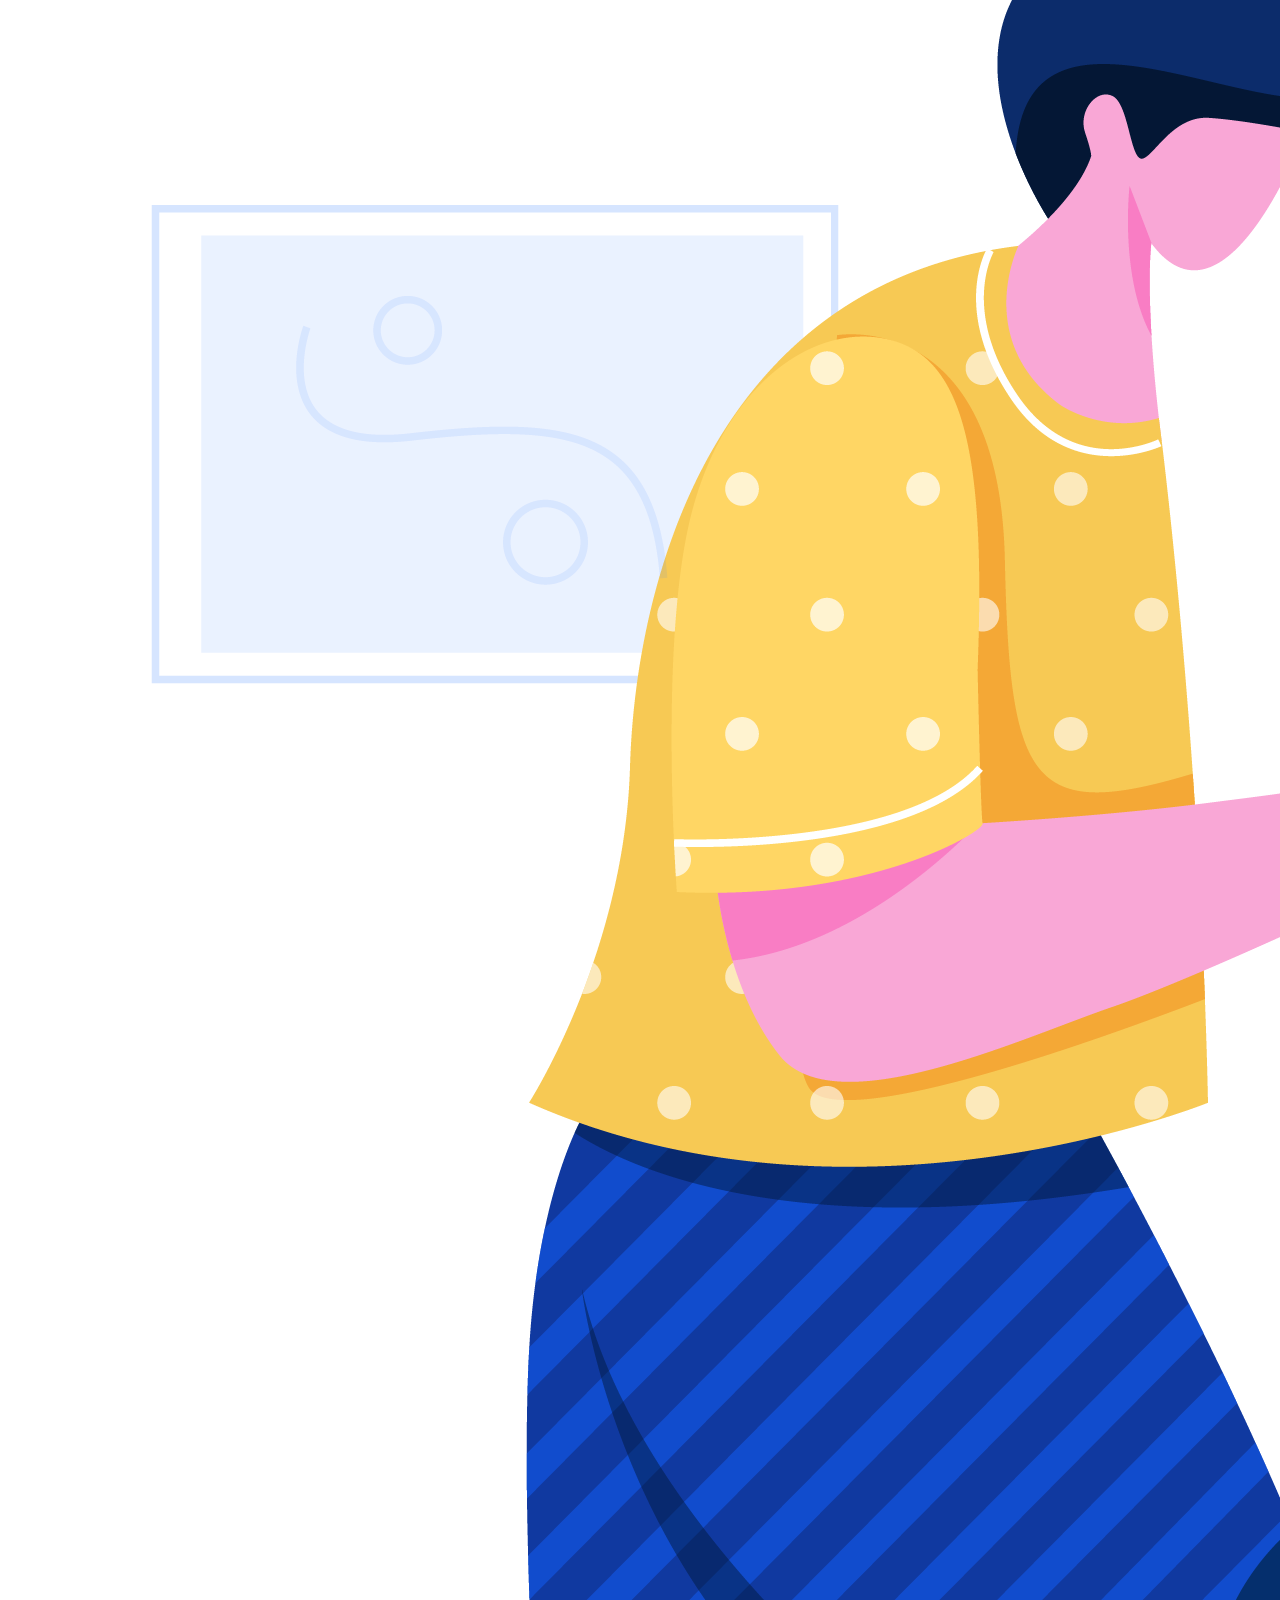
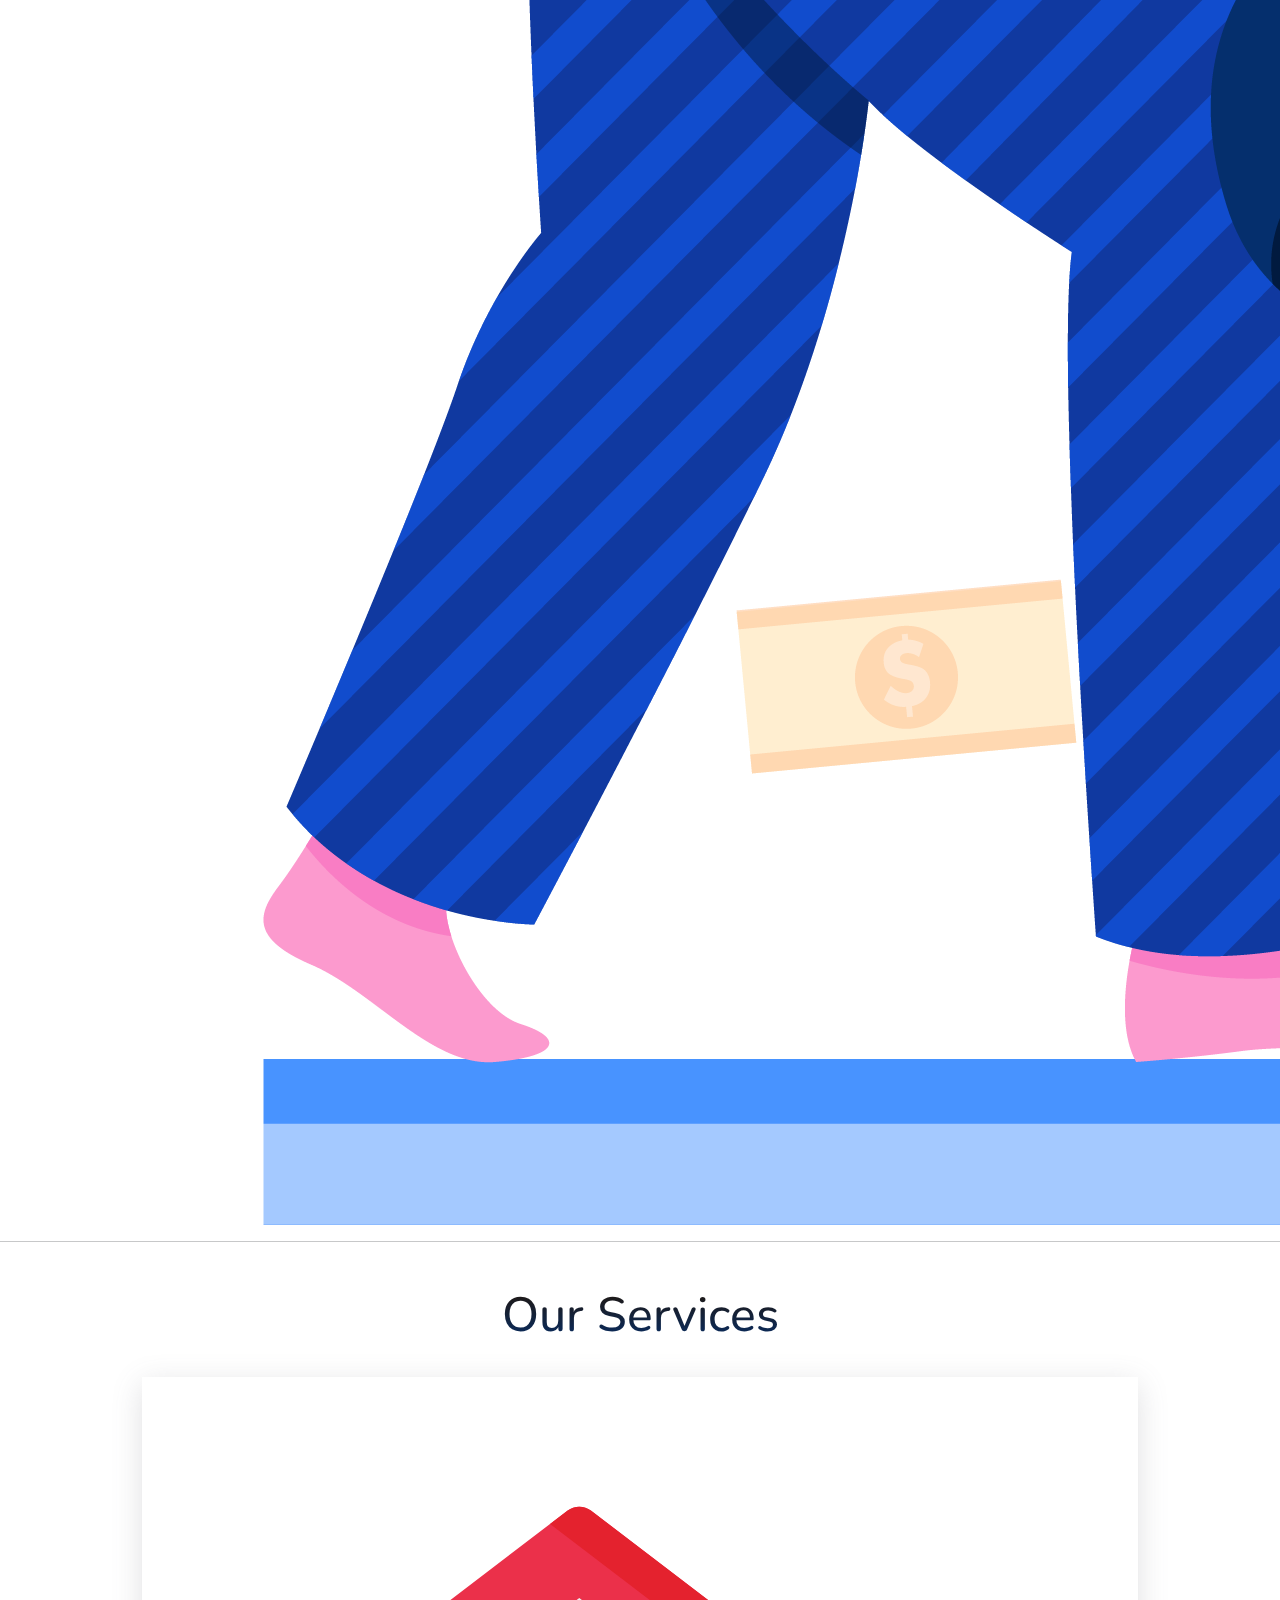
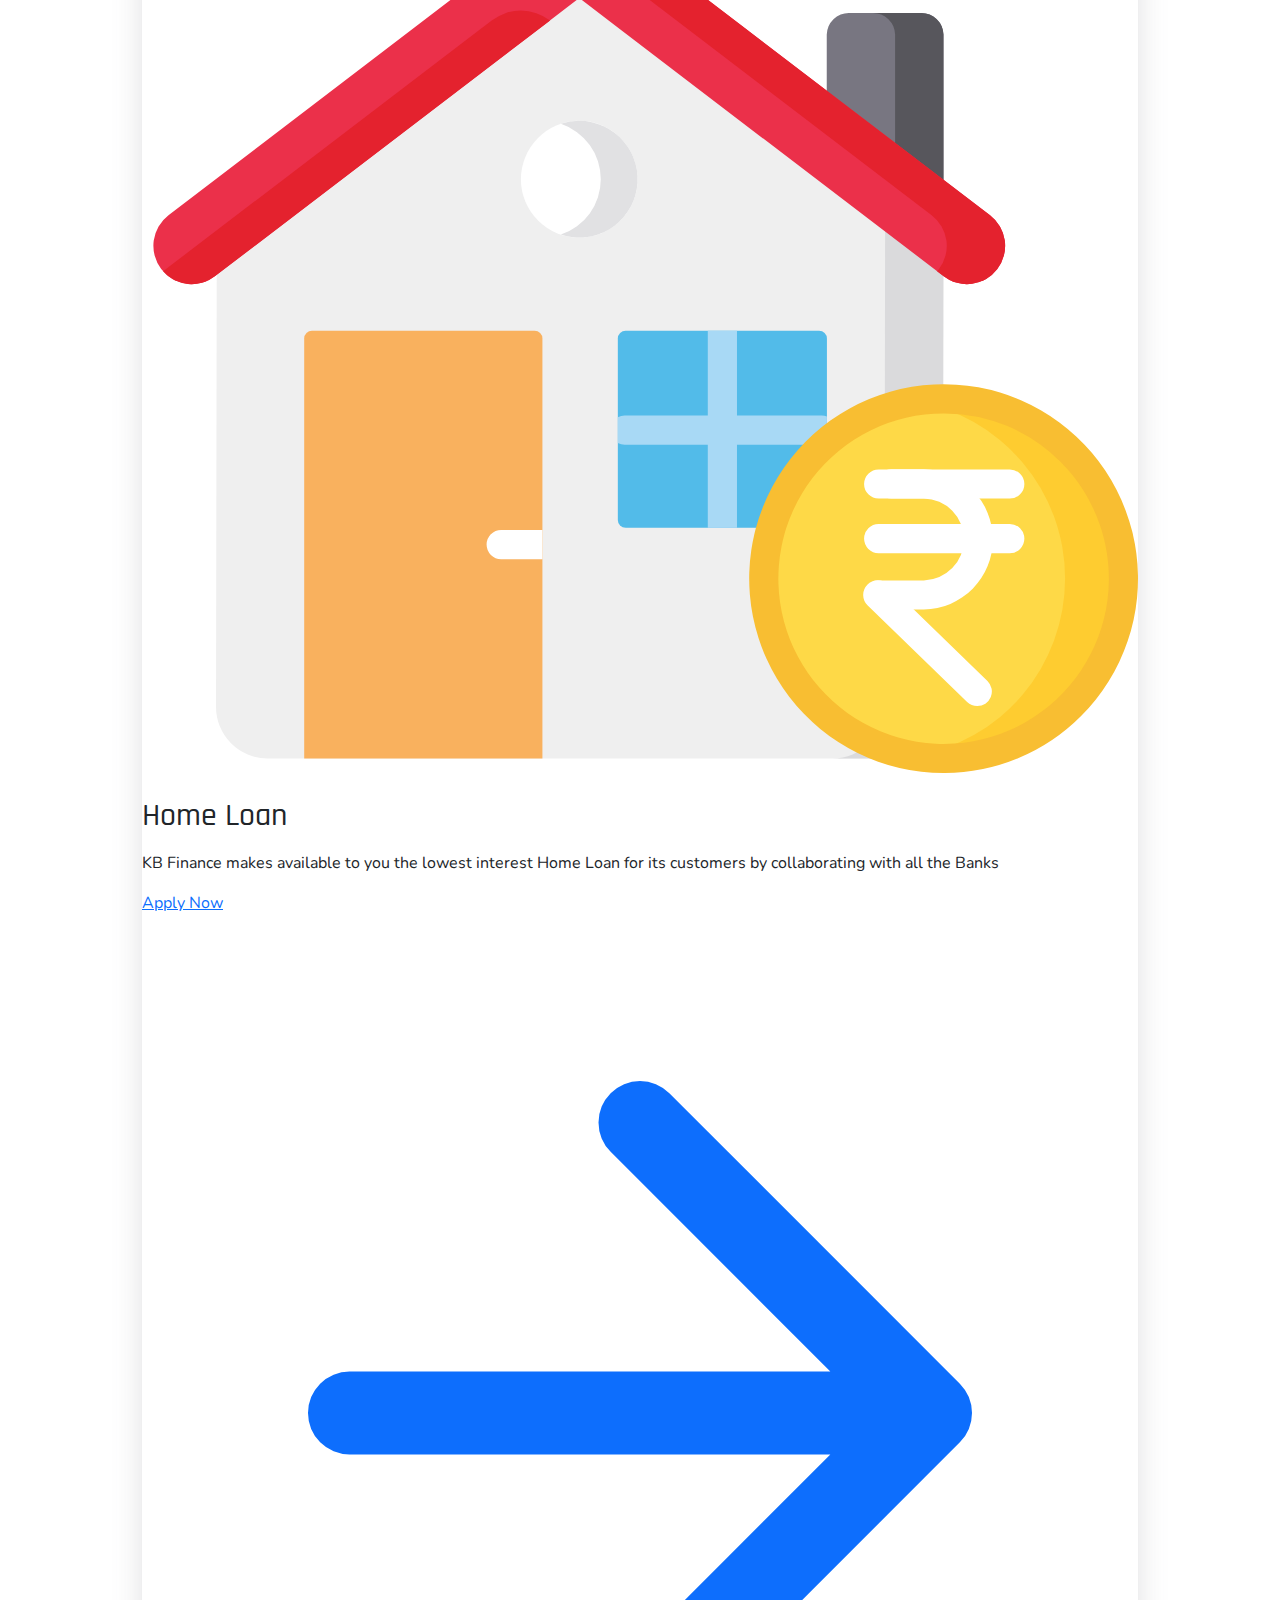
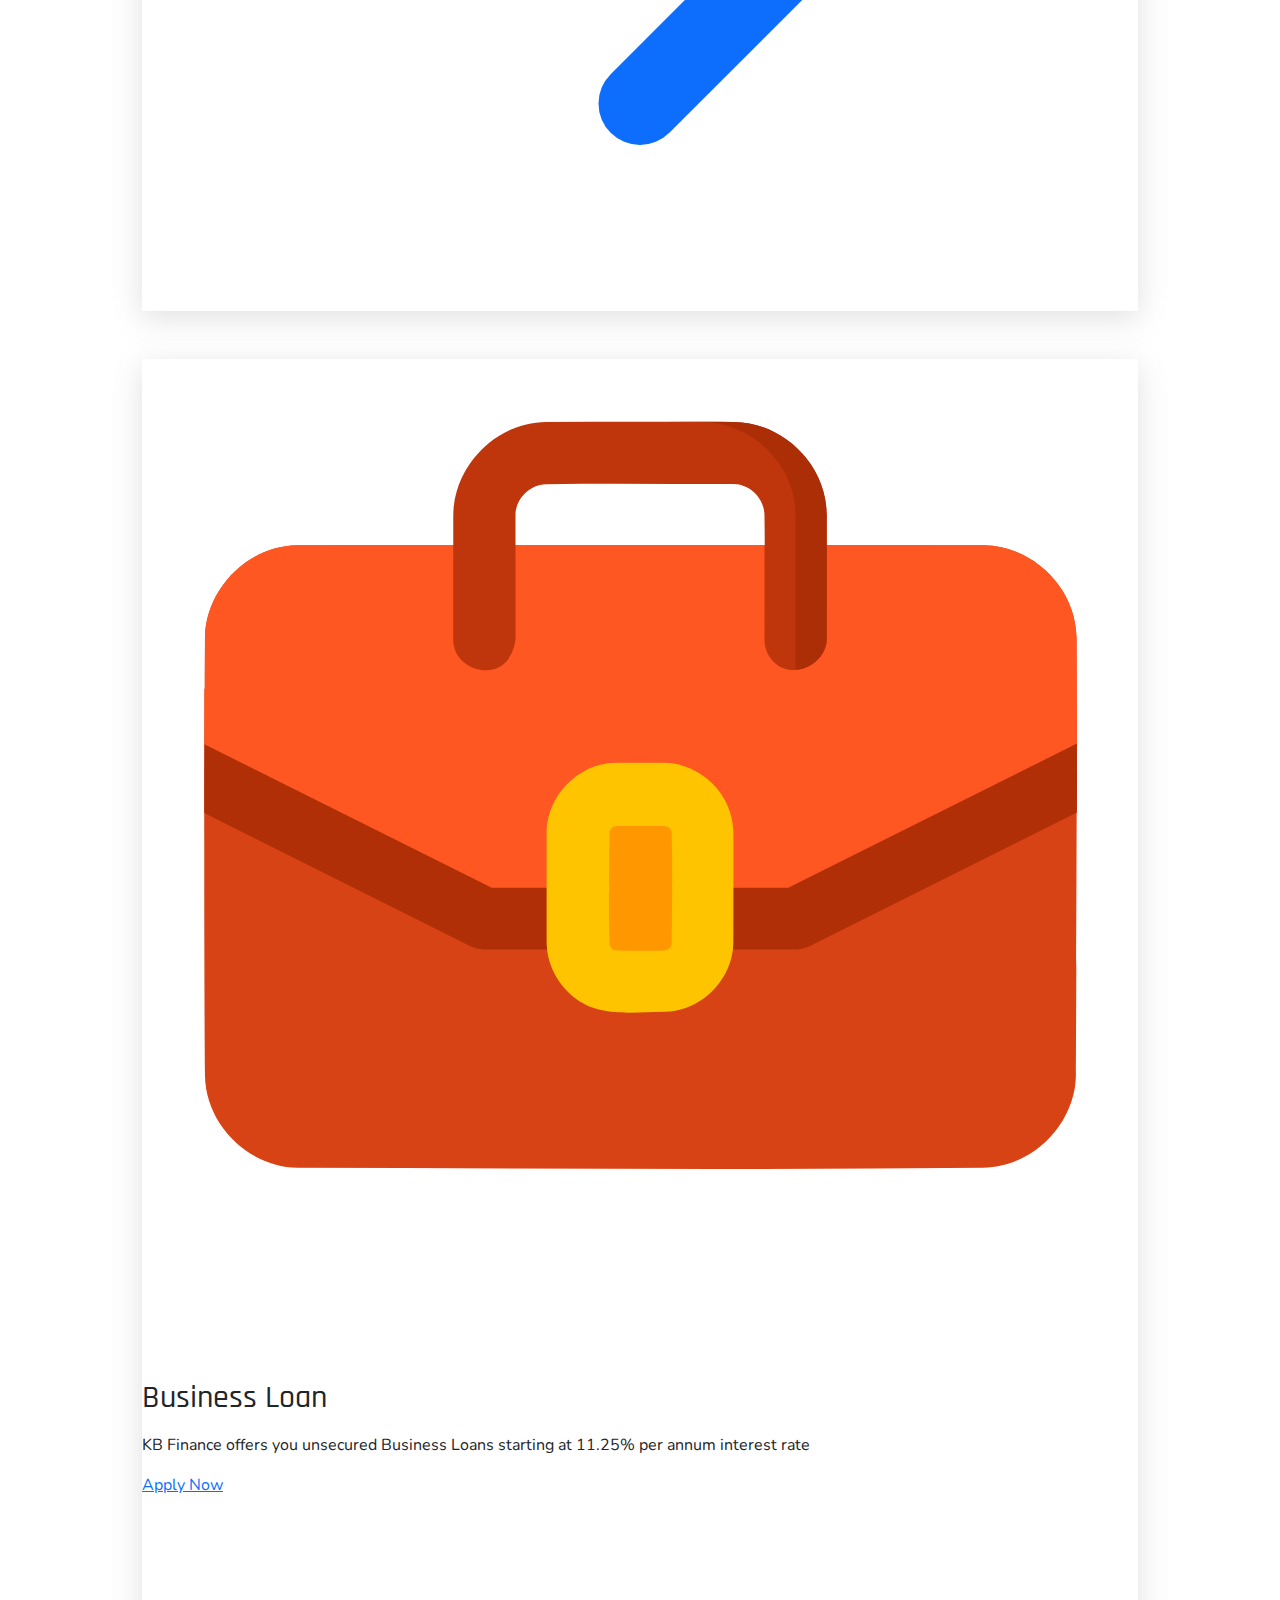
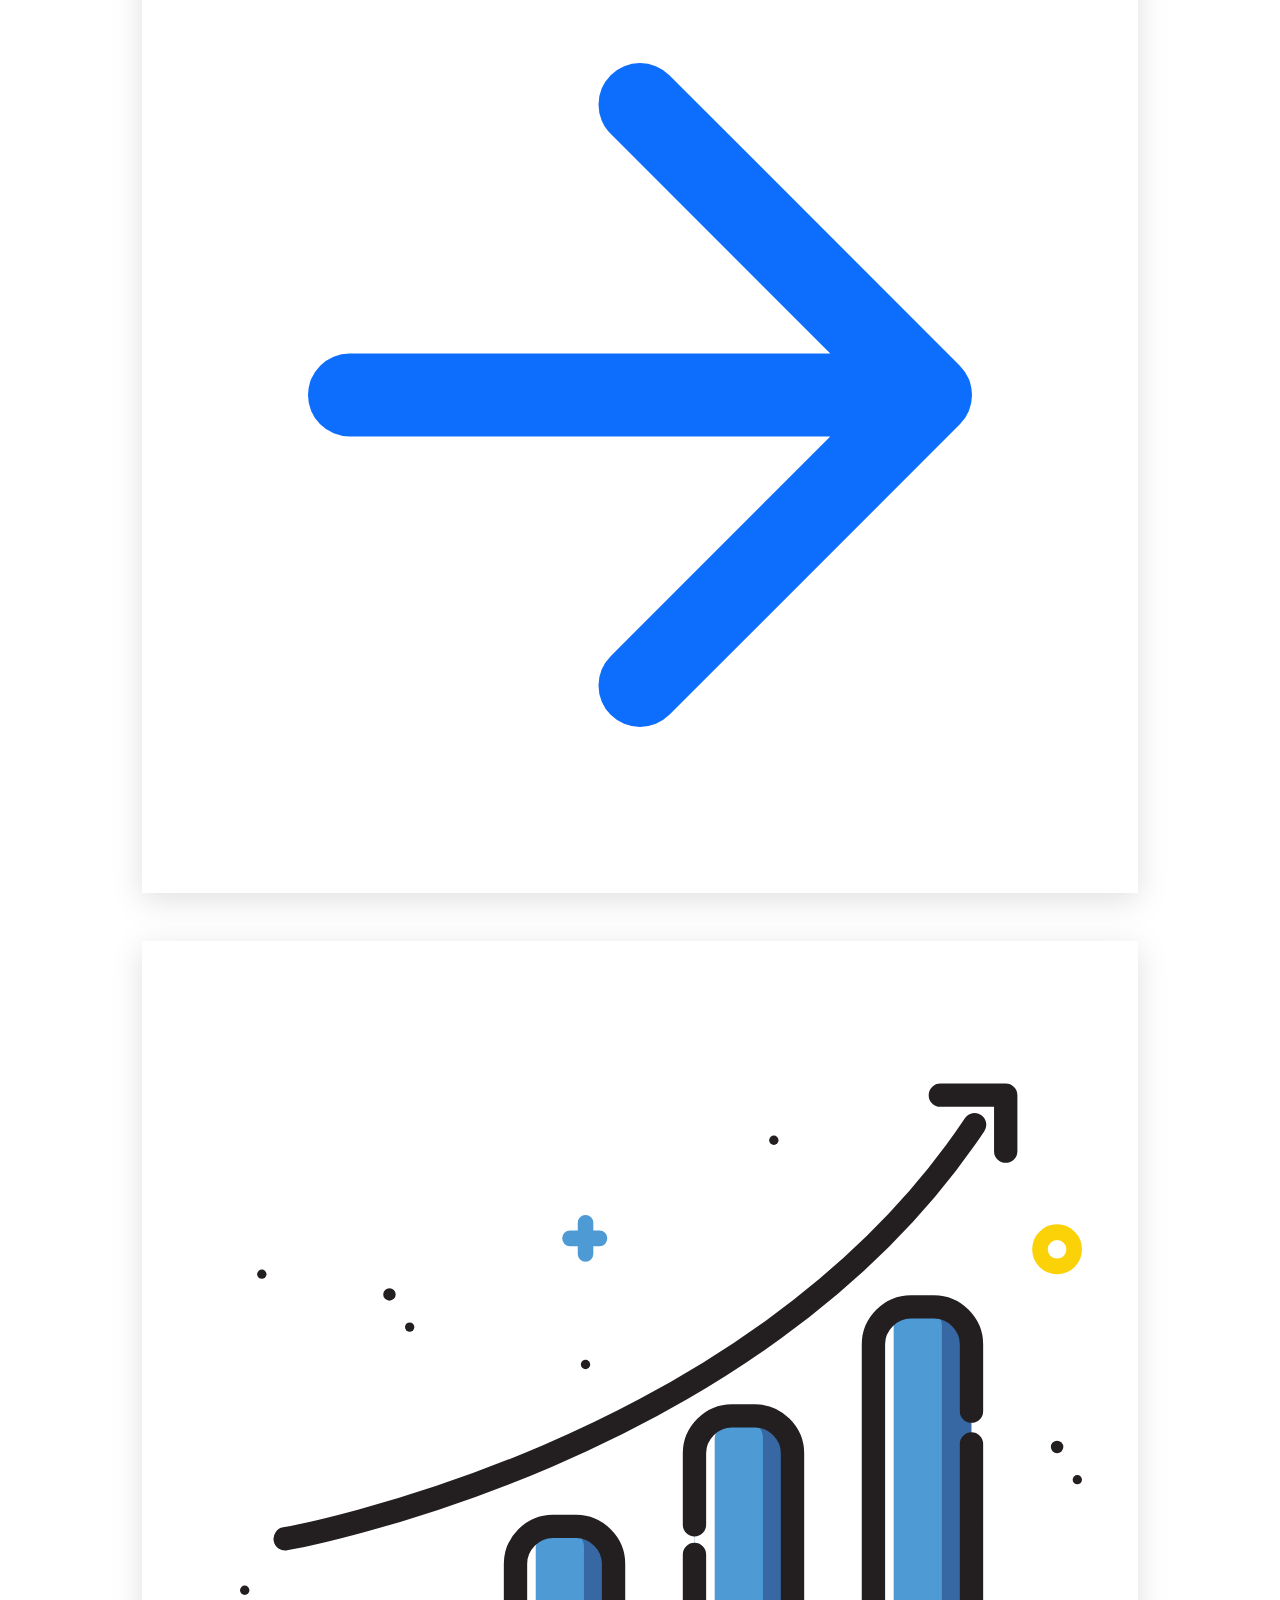
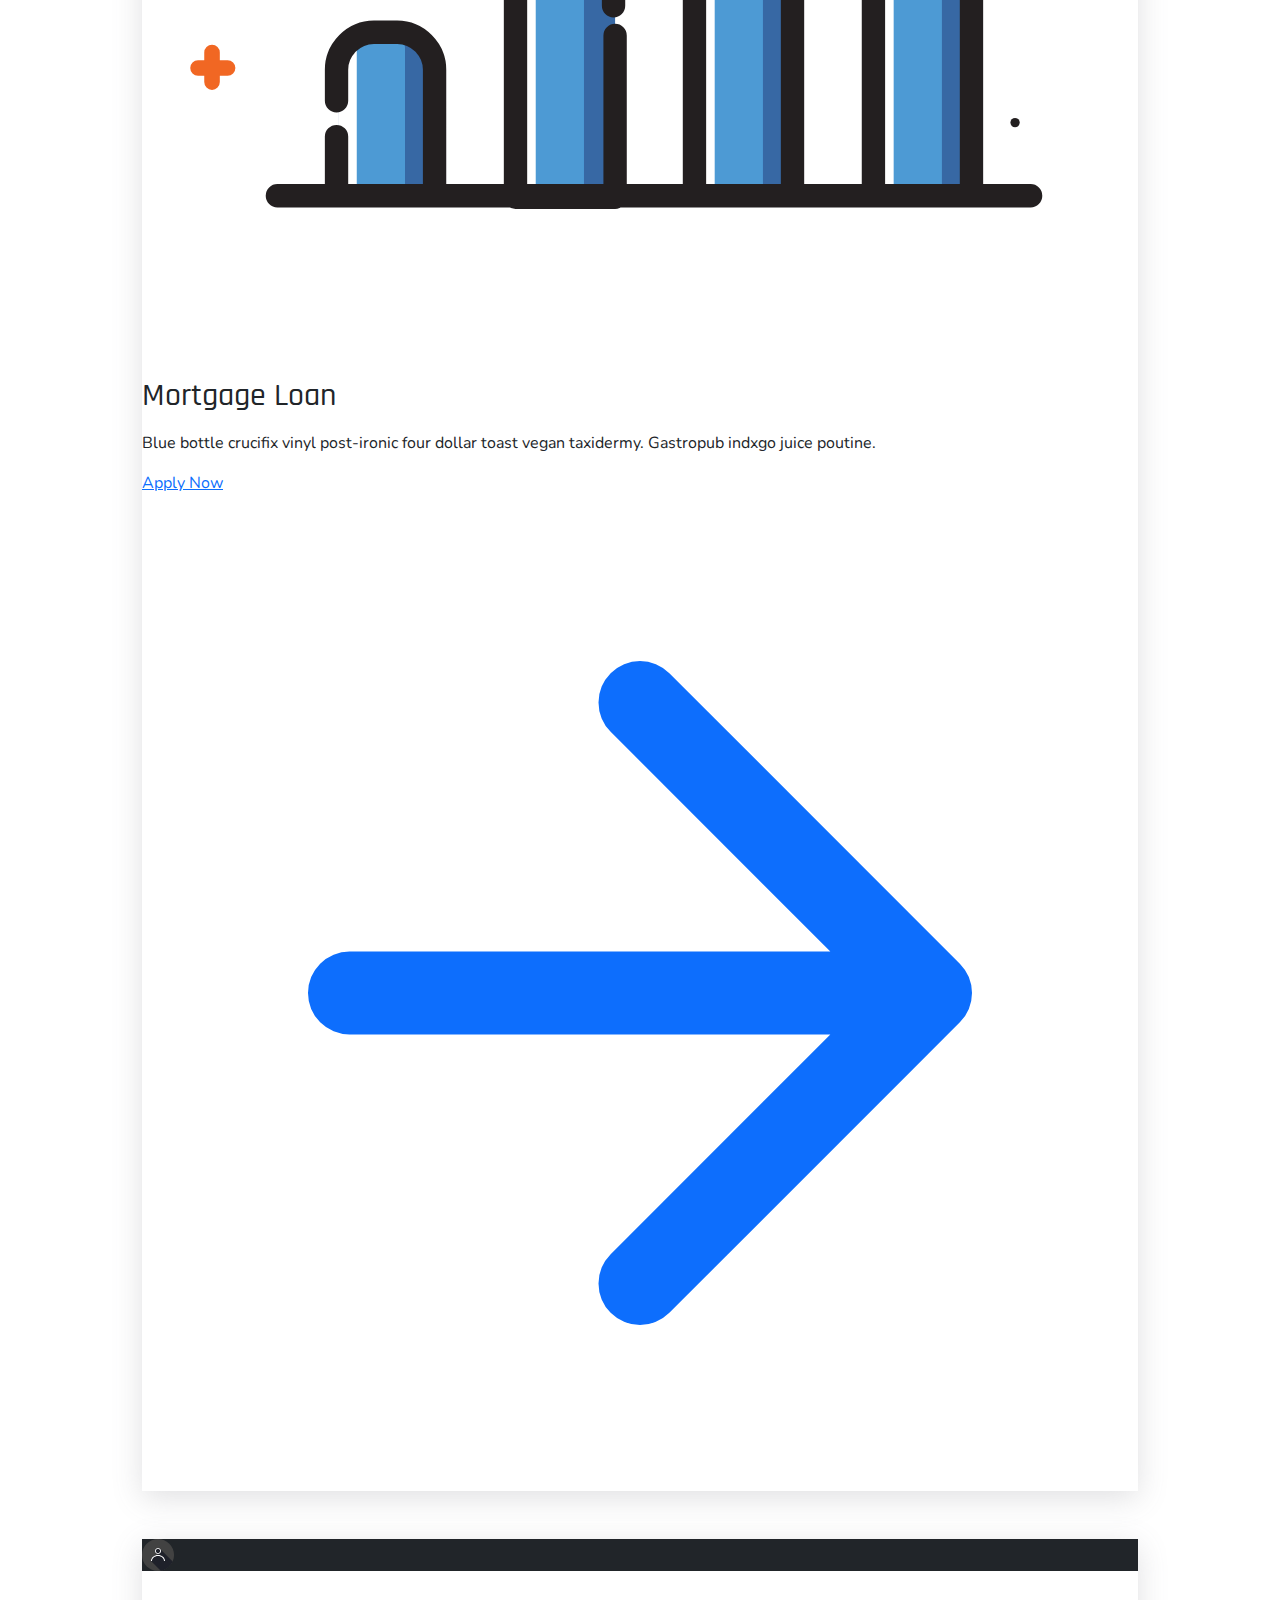
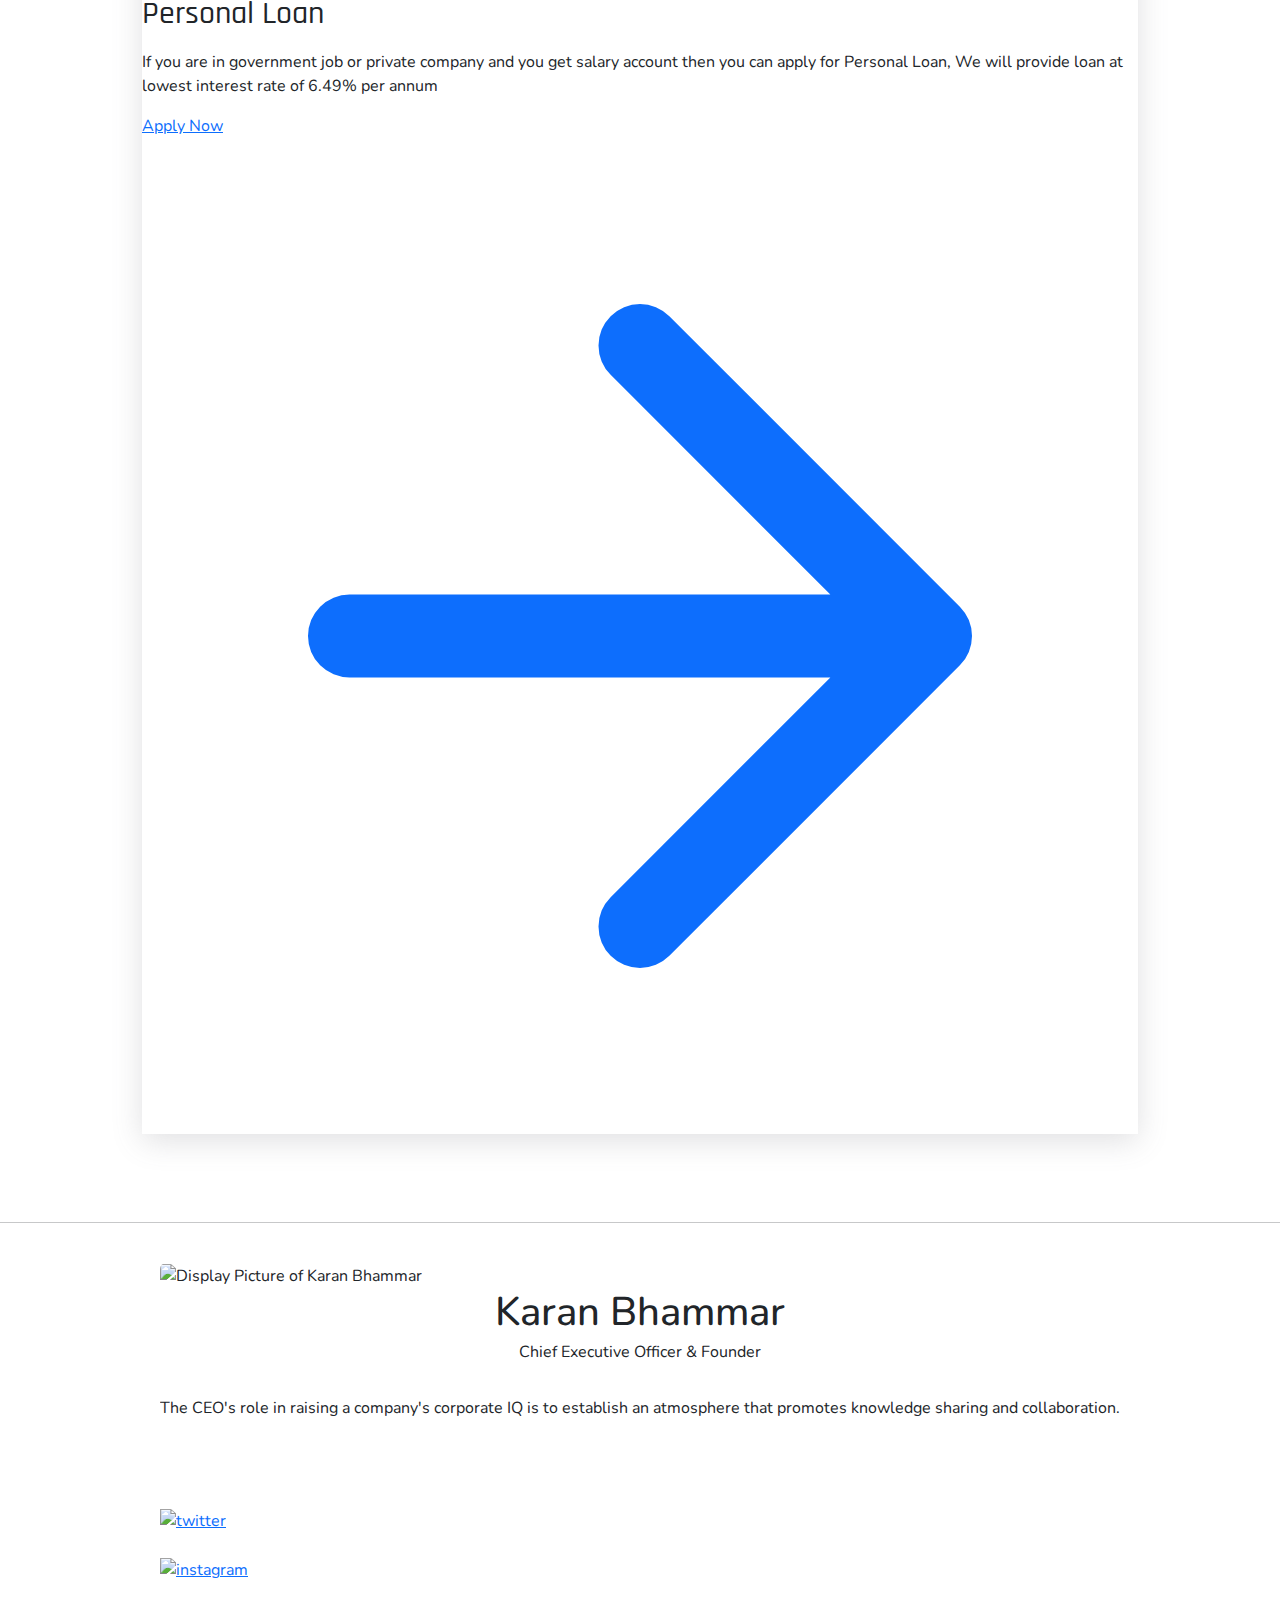
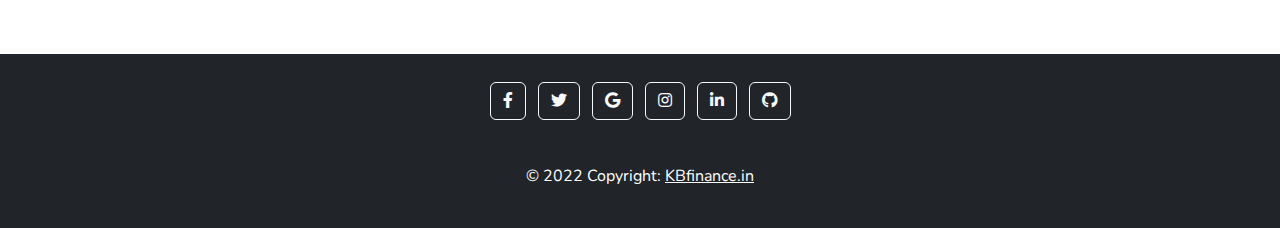
==== commit 359f4ed2: "Update index.html" ====
--- a/index.html
+++ b/index.html
@@ -12,6 +12,10 @@
 rel="stylesheet"
 href="https://cdnjs.cloudflare.com/ajax/libs/font-awesome/5.15.2/css/all.min.css"
 />
+    <meta name="description" content="Hey, We are KB Finance. We are a loan service company that help its customers to get loans from banks. ">
+    <meta name="keywords" content="kbfinance, karan bhammar, finance, loan, company, personal-loan, home loan, business loan, mortgage loan, bank">
+    <meta name="author" content="KB Finance">
+    <link rel="icon" type="image/x-icon" href="/images/favicon.ico">
     <link rel="preconnect" href="https://fonts.gstatic.com" crossorigin>
     <link href="https://fonts.googleapis.com/css2?family=Nunito&family=Rajdhani&display=swap" rel="stylesheet">
     <!-- CSS only -->
@@ -253,7 +257,7 @@
          <img class="ml-2 lg:ml-12 mb-2 lg:mb-12 absolute bottom-0 left-0" src="https://tuk-cdn.s3.amazonaws.com/can-uploader/center_aligned_with_image-svg3.svg" alt="bg"/>
          
           <div class="w-11/12 sm:w-2/3 mb-5 sm:mb-10">
-              <h1 class="text-2xl sm:text-3xl md:text-4xl lg:text-5xl xl:text-6xl text-center text-white font-bold leading-tight">Get loans all the way through our site</h1>
+              <h1 class="text-2xl sm:text-3xl md:text-4xl lg:text-5xl xl:text-6xl text-center text-white font-bold leading-tight">KB FINANCE is a corporate DSA firm that collaborates with more than 200 Banks and NBFC companies in india  to help its customers get loans </h1>
           </div>
           <div class="flex justify-center items-center mb-10 sm:mb-20">
               <button class="hover:text-white hover:bg-transparent lg:text-xl hover:border-white border bg-white transition duration-150 ease-in-out focus:outline-none focus:ring-2 focus:ring-offset-2 ring-offset-indigo-700	focus:ring-white rounded text-indigo-700 px-4 sm:px-8 py-1 sm:py-3 text-sm">Get Started</button>
@@ -289,8 +293,9 @@
                         </div>
                         <div class="flex-grow">
                           <h2 class="text-gray-900 text-lg title-font font-medium mb-3">Home Loan</h2>
-                          <p class="leading-relaxed text-base">Blue bottle crucifix vinyl post-ironic four dollar toast vegan taxidermy. Gastropub indxgo juice poutine.</p>
-                          <a href="/home-loan class="mt-3 text-blue-500 inline-flex items-center">Apply Now
+                          <p class="leading-relaxed text-base">
+KB Finance makes available to you the lowest interest Home Loan for its customers by collaborating with all the Banks</p>
+                          <a href="/home-loan" class="mt-3 text-blue-500 inline-flex items-center">Apply Now
                             <svg fill="none" stroke="currentColor" stroke-linecap="round" stroke-linejoin="round" stroke-width="2" class="w-4 h-4 ml-2" viewBox="0 0 24 24">
                               <path d="M5 12h14M12 5l7 7-7 7"></path>
                             </svg>
@@ -305,7 +310,8 @@
                           </div>
                           <div class="flex-grow">
                             <h2 class="text-gray-900 text-lg title-font font-medium mb-3">Business Loan</h2>
-                            <p class="leading-relaxed text-base">Blue bottle crucifix vinyl post-ironic four dollar toast vegan taxidermy. Gastropub indxgo juice poutine.</p>
+                            <p class="leading-relaxed text-base">
+KB Finance offers you unsecured Business Loans starting at 11.25% per annum interest rate</p>
                             <a href="/business-loan" class="mt-3 text-blue-500 inline-flex items-center">Apply Now
                               <svg fill="none" stroke="currentColor" stroke-linecap="round" stroke-linejoin="round" stroke-width="2" class="w-4 h-4 ml-2" viewBox="0 0 24 24">
                                 <path d="M5 12h14M12 5l7 7-7 7"></path>
@@ -340,7 +346,8 @@
                         </div>
                         <div class="flex-grow">
                           <h2 class="text-gray-900 text-lg title-font font-medium mb-3">Personal Loan</h2>
-                          <p class="leading-relaxed text-base">Blue bottle crucifix vinyl post-ironic four dollar toast vegan taxidermy. Gastropub indxgo juice poutine.</p>
+                          <p class="leading-relaxed text-base"> 
+If you are in government job or private company and you get salary account then you can apply for Personal Loan, We will provide loan at lowest interest rate of 6.49% per annum</p>
                           <a href="/personal-loan" class="mt-3 text-blue-500 inline-flex items-center">Apply Now
                             <svg fill="none" stroke="currentColor" stroke-linecap="round" stroke-linejoin="round" stroke-width="2" class="w-4 h-4 ml-2" viewBox="0 0 24 24">
                               <path d="M5 12h14M12 5l7 7-7 7"></path>
@@ -366,7 +373,8 @@
                 <img src="https://media.istockphoto.com/vectors/happy-family-with-house-concept-illustration-for-mortgage-buying-vector-id1171898735?b=1&k=20&m=1171898735&s=170667a&w=0&h=tSyBpyj7C0FexFD3wojwPnu33gt812WdixLsDKPJ2mg=" class="card-img-top" alt="Home Loan">
                 <div class="card-body">
                   <h2 class="card-title">Home Loan</h2>
-                
+                <p class="leading-relaxed m:3">
+KB Finance offers you unsecured Business Loans starting at 11.25% per annum interest rate</p>
                   <a href="/home-loan" class="btn btn-primary">Apply Now</a>
                 </div>
               </div>
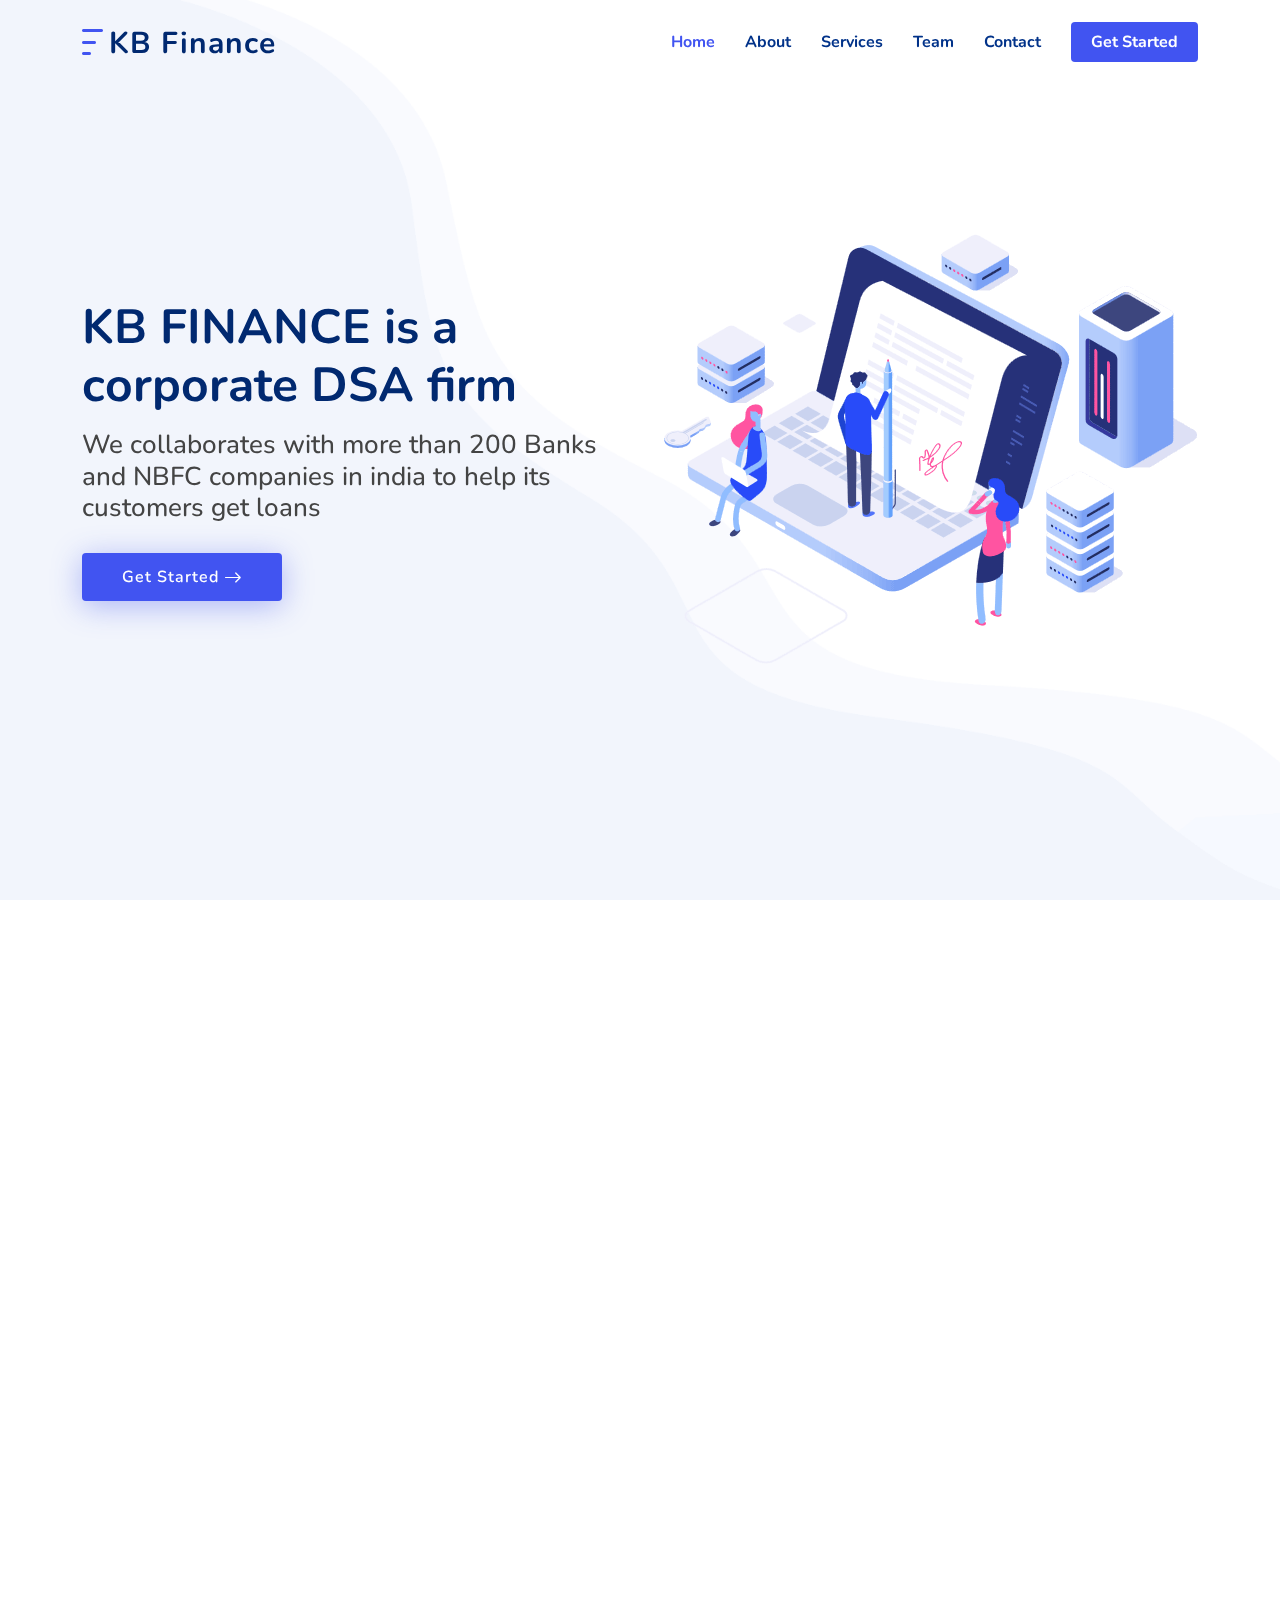
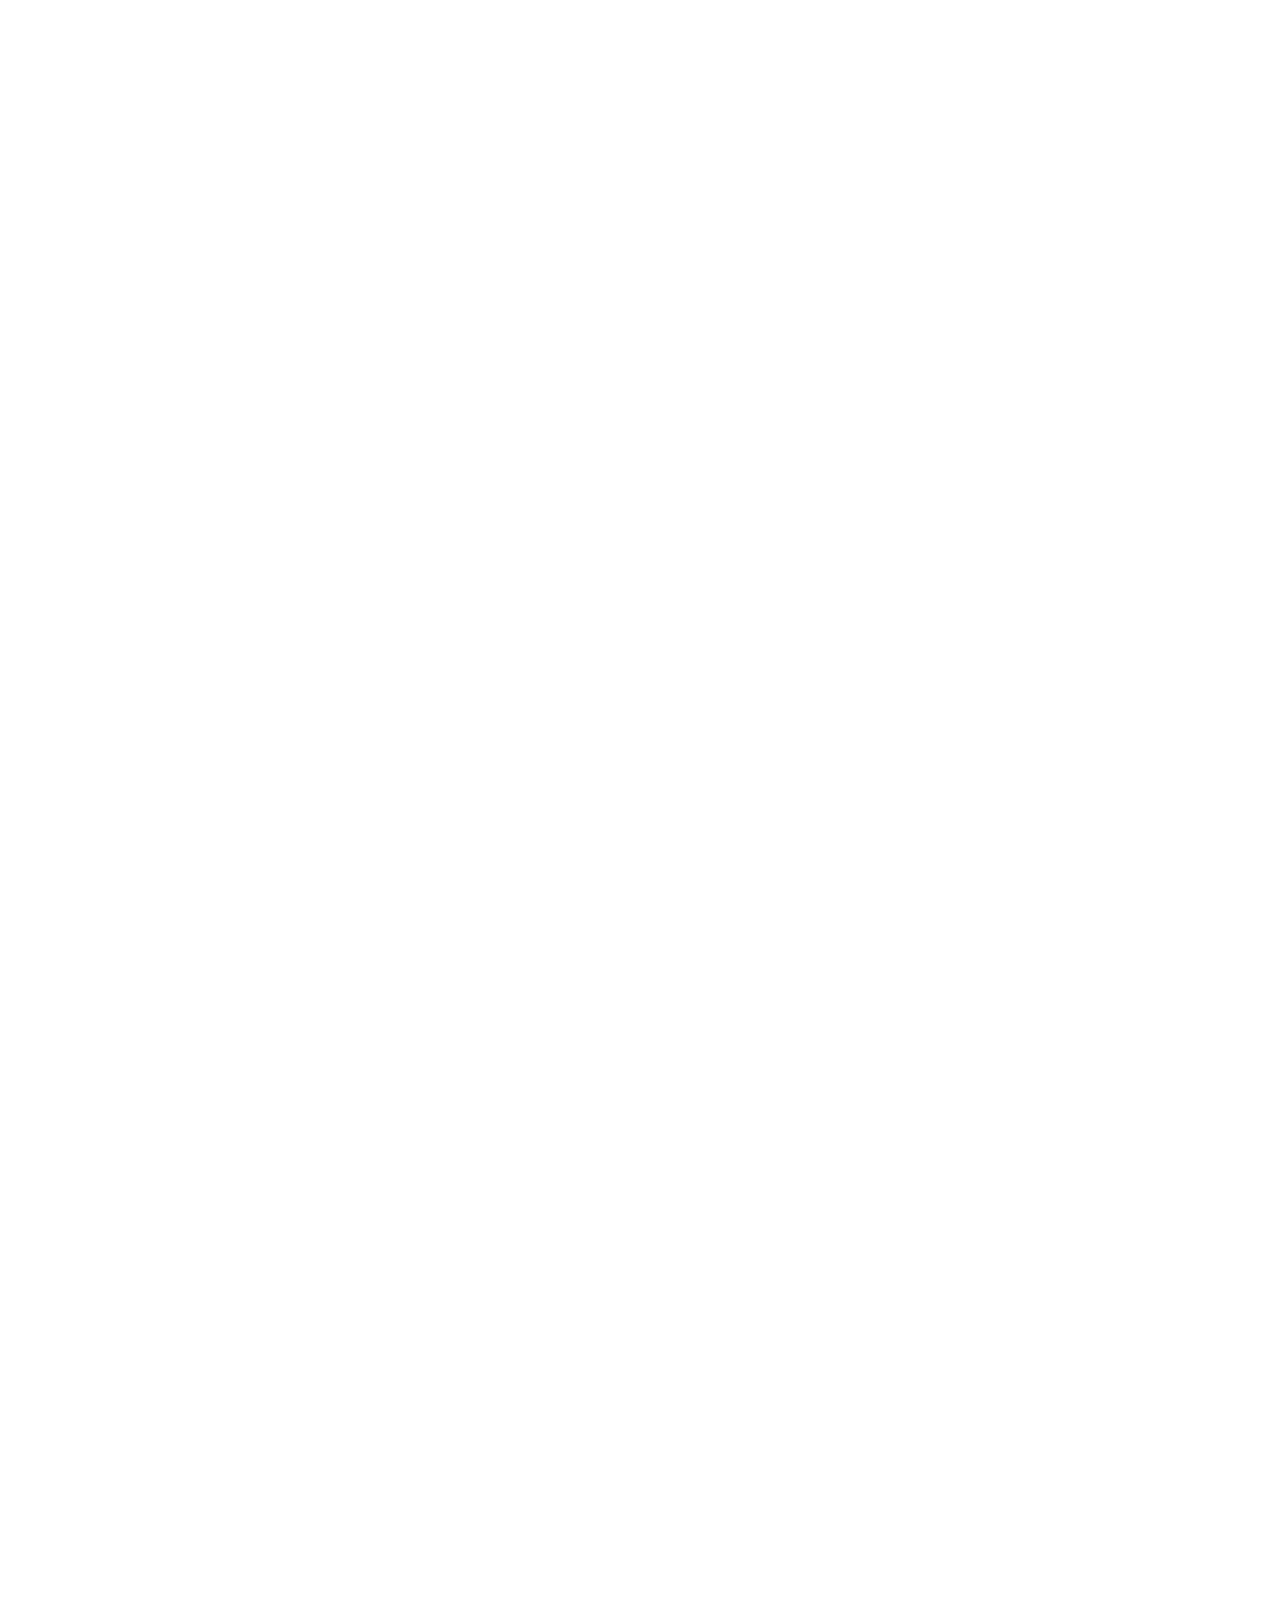
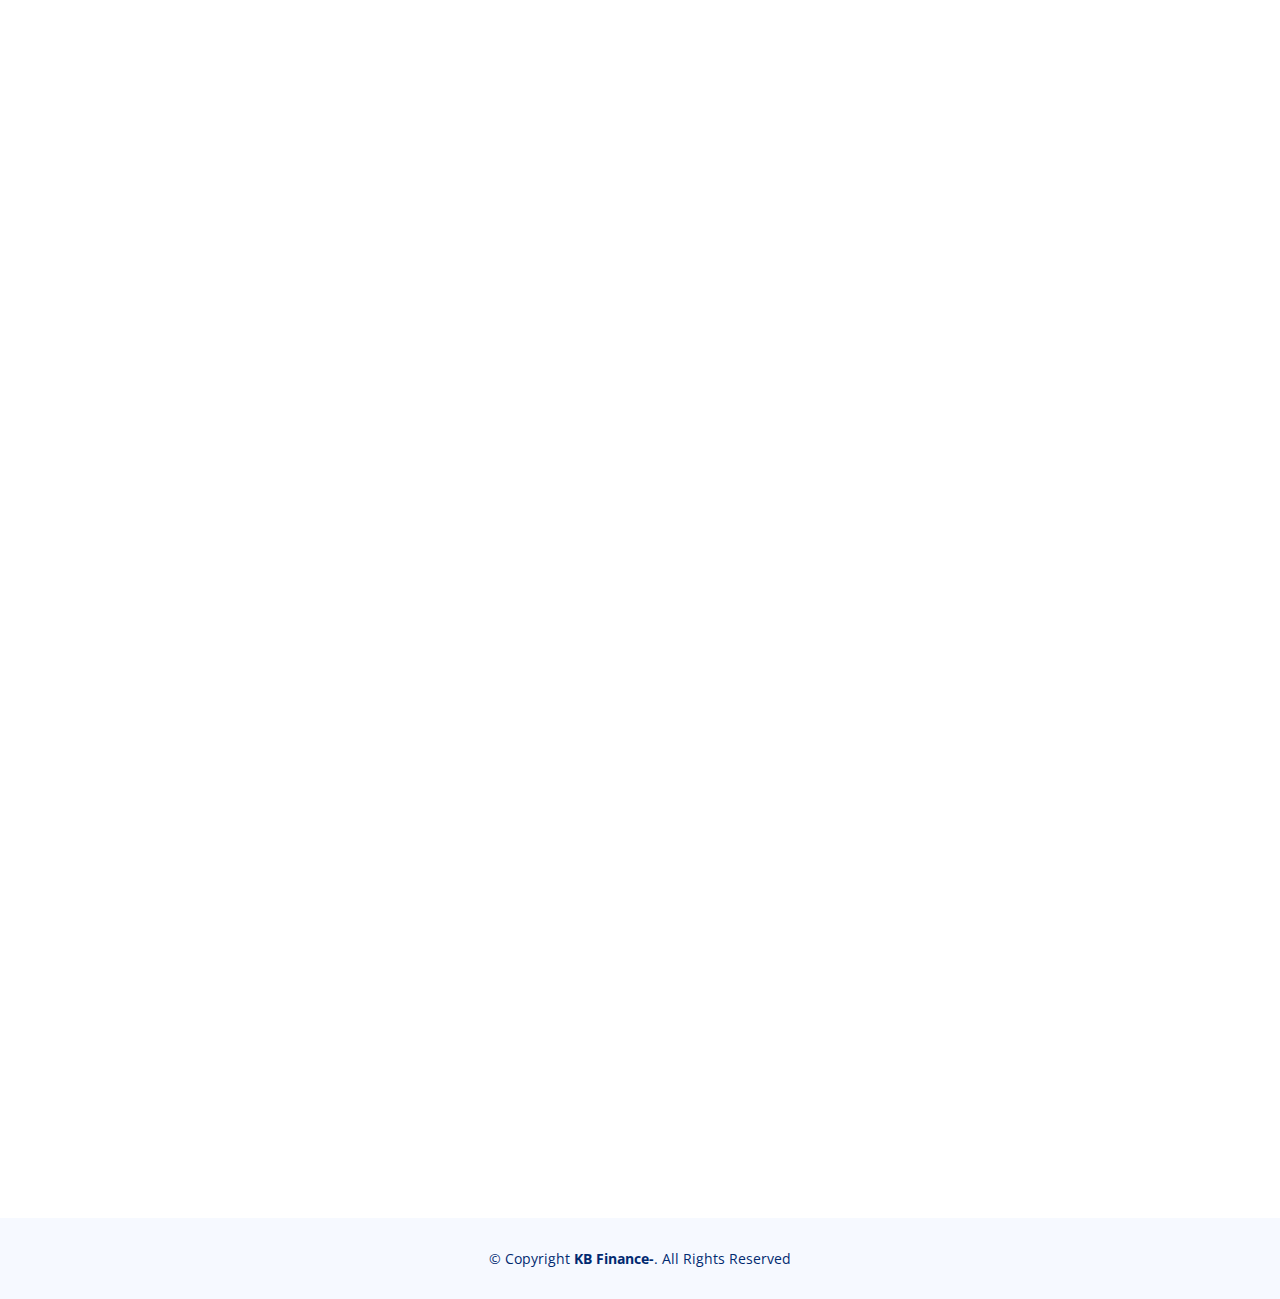
==== commit 900f70d8: "Add files via upload" ====
--- a/index.html
+++ b/index.html
@@ -2,725 +2,518 @@
 <html lang="en">
 
 <head>
-    <meta charset="UTF-8">
-    <meta http-equiv="X-UA-Compatible" content="IE=edge">
-    <meta name="viewport" content="width=device-width, initial-scale=1.0">
-    <link rel="preconnect" href="https://fonts.googleapis.com">
-    <link rel="stylesheet" href="styles.css">
-    <link rel="stylesheet" href="https://cdnjs.cloudflare.com/ajax/libs/tailwindcss/2.2.19/tailwind.min.css" integrity="sha512-wnea99uKIC3TJF7v4eKk4Y+lMz2Mklv18+r4na2Gn1abDRPPOeef95xTzdwGD9e6zXJBteMIhZ1+68QC5byJZw==" crossorigin="anonymous" referrerpolicy="no-referrer" />
-    <link
-rel="stylesheet"
-href="https://cdnjs.cloudflare.com/ajax/libs/font-awesome/5.15.2/css/all.min.css"
-/>
-    <meta name="description" content="Hey, We are KB Finance. We are a loan service company that help its customers to get loans from banks. ">
-    <meta name="keywords" content="kbfinance, karan bhammar, finance, loan, company, personal-loan, home loan, business loan, mortgage loan, bank">
-    <meta name="author" content="KB Finance">
-    <link rel="icon" type="image/x-icon" href="/images/favicon.ico">
-    <link rel="preconnect" href="https://fonts.gstatic.com" crossorigin>
-    <link href="https://fonts.googleapis.com/css2?family=Nunito&family=Rajdhani&display=swap" rel="stylesheet">
-    <!-- CSS only -->
-<!-- <link href="https://cdn.jsdelivr.net/npm/bootstrap@5.2.0-beta1/dist/css/bootstrap.min.css" rel="stylesheet" integrity="sha384-0evHe/X+R7YkIZDRvuzKMRqM+OrBnVFBL6DOitfPri4tjfHxaWutUpFmBp4vmVor" crossorigin="anonymous">
-<link
-rel="stylesheet"
-href="https://cdnjs.cloudflare.com/ajax/libs/font-awesome/5.15.2/css/all.min.css"
-/> -->
-<!-- JavaScript Bundle with Popper -->
-<!-- <script src="https://cdn.jsdelivr.net/npm/bootstrap@5.2.0-beta1/dist/js/bootstrap.bundle.min.js" integrity="sha384-pprn3073KE6tl6bjs2QrFaJGz5/SUsLqktiwsUTF55Jfv3qYSDhgCecCxMW52nD2" crossorigin="anonymous"></script> -->
-
-    <!-- <link rel="stylesheet" href="https://unpkg.com/flowbite@1.4.7/dist/flowbite.min.css" />
-    <script src="https://cdn.tailwindcss.com?plugins=forms,typography,aspect-ratio,line-clamp"></script>
-
-    <script src="https://unpkg.com/flowbite@1.4.7/dist/flowbite.js"></script> -->
-
-    <title>KB Finance</title>
+  <meta charset="utf-8">
+  <meta content="width=device-width, initial-scale=1.0" name="viewport">
+
+  <title>KB Finance</title>
+  <meta content=" KB FINANCE is a corporate DSA firm that collaborates with more than 200 Banks and NBFC companies in india  to help its customers get loans " name="description">
+
+  <meta name="keywords" content="kbfinance, karan bhammar, finance, loan, company, personal-loan, home loan, business loan, mortgage loan, bank">
+  <meta name="author" content="KB Finance">
+
+  <!-- Favicons -->
+  <link href="assets/img/favicon.png" rel="icon">
+  <link href="assets/img/apple-touch-icon.png" rel="apple-touch-icon">
+
+  <!-- Google Fonts -->
+  <link href="https://fonts.googleapis.com/css?family=Open+Sans:300,300i,400,400i,600,600i,700,700i|Nunito:300,300i,400,400i,600,600i,700,700i|Poppins:300,300i,400,400i,500,500i,600,600i,700,700i" rel="stylesheet">
+
+  <!-- Vendor CSS Files -->
+  <link href="assets/vendor/aos/aos.css" rel="stylesheet">
+  <link href="assets/vendor/bootstrap/css/bootstrap.min.css" rel="stylesheet">
+  <link href="assets/vendor/bootstrap-icons/bootstrap-icons.css" rel="stylesheet">
+  <link href="assets/vendor/glightbox/css/glightbox.min.css" rel="stylesheet">
+  <link href="assets/vendor/remixicon/remixicon.css" rel="stylesheet">
+  <link href="assets/vendor/swiper/swiper-bundle.min.css" rel="stylesheet">
+
+  <link href="assets/css/style.css" rel="stylesheet">
+
 </head>
 
 <body>
-    <!-- nav starts -->
-      <div class="h-full w-full"> 
-        <!-- Code block starts -->
-        <nav role="navigation" class="bg-white shadow xl:block hidden">
-            <div class="mx-auto container px-6 py-2 xl:py-0">
-                <div class="flex items-center justify-between">
-                    <div class="inset-y-0 left-0 flex items-center xl:hidden">
-                        <div class="inline-flex items-center justify-center p-2 rounded-md text-gray-700 hover:text-gray-100 focus:outline-none transition duration-150 ease-in-out">
-                            <div class="visible xl:hidden">
-                                <ul class="p-2 border-r bg-white absolute rounded left-0 right-0 shadow mt-8 md:mt-8 hidden">
-                                    <li class="flex xl:hidden cursor-pointer text-gray-600 text-sm leading-3 tracking-normal mt-2 py-2 hover:text-indigo-700 focus:text-indigo-700 focus:outline-none">
-                                        <div class="flex items-center">
-                                            <svg xmlns="http://www.w3.org/2000/svg" class="icon icon-tabler icon-tabler-grid" width="20" height="20" viewBox="0 0 24 24" stroke-width="1.5" stroke="currentColor" fill="none" stroke-linecap="round" stroke-linejoin="round">
-                                                <path stroke="none" d="M0 0h24v24H0z"></path>
-                                                <rect x="4" y="4" width="6" height="6" rx="1"></rect>
-                                                <rect x="14" y="4" width="6" height="6" rx="1"></rect>
-                                                <rect x="4" y="14" width="6" height="6" rx="1"></rect>
-                                                <rect x="14" y="14" width="6" height="6" rx="1"></rect>
-                                            </svg>
-                                            <span class="ml-2 font-bold">Home Loan</span>
-                                        </div>
-                                    </li>
-                                    <li class="flex xl:hidden flex-col cursor-pointer text-gray-600 text-sm leading-3 tracking-normal py-2 hover:text-indigo-700 focus:text-indigo-700 focus:outline-none flex justify-center" onclick="dropdownHandler(this)">
-                                        <div class="flex items-center">
-                                            <svg xmlns="http://www.w3.org/2000/svg" class="icon icon-tabler icon-tabler-puzzle" width="20" height="20" viewBox="0 0 24 24" stroke-width="1.5" stroke="currentColor" fill="none" stroke-linecap="round" stroke-linejoin="round">
-                                                <path stroke="none" d="M0 0h24v24H0z"></path>
-                                                <path d="M4 7h3a1 1 0 0 0 1 -1v-1a2 2 0 0 1 4 0v1a1 1 0 0 0 1 1h3a1 1 0 0 1 1 1v3a1 1 0 0 0 1 1h1a2 2 0 0 1 0 4h-1a1 1 0 0 0 -1 1v3a1 1 0 0 1 -1 1h-3a1 1 0 0 1 -1 -1v-1a2 2 0 0 0 -4 0v1a1 1 0 0 1 -1 1h-3a1 1 0 0 1 -1 -1v-3a1 1 0 0 1 1 -1h1a2 2 0 0 0 0 -4h-1a1 1 0 0 1 -1 -1v-3a1 1 0 0 1 1 -1"></path>
-                                            </svg>
-                                            <span class="ml-2 font-bold">Business Loan</span>
-                                        </div>
-                                    </li>
-                                    <li class="flex xl:hidden cursor-pointer text-gray-600 text-sm leading-3 tracking-normal py-2 hover:text-indigo-700 flex items-center focus:text-indigo-700 focus:outline-none">
-                                        <svg xmlns="http://www.w3.org/2000/svg" class="icon icon-tabler icon-tabler-compass" width="20" height="20" viewBox="0 0 24 24" stroke-width="1.5" stroke="currentColor" fill="none" stroke-linecap="round" stroke-linejoin="round">
-                                            <path stroke="none" d="M0 0h24v24H0z"></path>
-                                            <polyline points="8 16 10 10 16 8 14 14 8 16"></polyline>
-                                            <circle cx="12" cy="12" r="9"></circle>
-                                        </svg>
-                                        <span class="ml-2 font-bold">Personal Loan</span>
-                                    </li>
-                                    <li class="border-b border-gray-300 flex xl:hidden cursor-pointer text-gray-600 text-sm leading-3 tracking-normal pt-2 pb-4 hover:text-indigo-700 flex items-center focus:text-indigo-700 focus:outline-none">
-                                        <svg xmlns="http://www.w3.org/2000/svg" class="icon icon-tabler icon-tabler-code" width="20" height="20" viewBox="0 0 24 24" stroke-width="1.5" stroke="currentColor" fill="none" stroke-linecap="round" stroke-linejoin="round">
-                                            <path stroke="none" d="M0 0h24v24H0z"></path>
-                                            <polyline points="7 8 3 12 7 16"></polyline>
-                                            <polyline points="17 8 21 12 17 16"></polyline>
-                                            <line x1="14" y1="4" x2="10" y2="20"></line>
-                                        </svg>
-                                        <span class="ml-2 font-bold">Mortgage Loan</span>
-                                    </li>
-                                    <li class="cursor-pointer text-gray-600 text-sm leading-3 tracking-normal mt-2 py-2 hover:text-indigo-700 flex items-center focus:text-indigo-700 focus:outline-none">
-                                        <div class="flex items-center">
-                                            <div class="w-12 cursor-pointer flex text-sm border-2 border-transparent rounded focus:outline-none focus:border-white transition duration-150 ease-in-out">
-                                                <img class="rounded h-10 w-10 object-cover" src="https://tuk-cdn.s3.amazonaws.com/assets/components/horizontal_navigation/hn_1.png" alt="logo" />
-                                            </div>
-                                            <p class="text-sm ml-2 cursor-pointer">KB Finance</p>
-                                            <div class="sm:ml-2 text-white relative">
-                                                <svg xmlns="http://www.w3.org/2000/svg" class="icon icon-tabler icon-tabler-chevron-down cursor-pointer" width="20" height="20" viewBox="0 0 24 24" stroke-width="1.5" stroke="currentColor" fill="none" stroke-linecap="round" stroke-linejoin="round">
-                                                    <path stroke="none" d="M0 0h24v24H0z"></path>
-                                                    <polyline points="6 9 12 15 18 9"></polyline>
-                                                </svg>
-                                            </div>
-                                        </div>
-                                    </li>
-                                    <li class="cursor-pointer text-gray-600 text-sm leading-3 tracking-normal py-2 hover:text-indigo-700 focus:text-indigo-700 focus:outline-none">
-                                        <div class="flex items-center">
-                                            <svg xmlns="http://www.w3.org/2000/svg" class="icon icon-tabler icon-tabler-user" width="20" height="20" viewBox="0 0 24 24" stroke-width="1.5" stroke="currentColor" fill="none" stroke-linecap="round" stroke-linejoin="round">
-                                                <path stroke="none" d="M0 0h24v24H0z" />
-                                                <circle cx="12" cy="7" r="4" />
-                                                <path d="M6 21v-2a4 4 0 0 1 4 -4h4a4 4 0 0 1 4 4v2" />
-                                            </svg>
-                                            <span class="ml-2">Profile</span>
-                                        </div>
-                                    </li>
-                                </ul>
-                                <img class="show-m-menu icon icon-tabler icon-tabler-menu" onclick="MenuHandler(this,true)" src="https://tuk-cdn.s3.amazonaws.com/can-uploader/light-with-button-svg2.svg" alt="icon" />
-                            </div>
-                            <div class="hidden close-m-menu text-gray-700" onclick="MenuHandler(this,false)">
-                                <img  src="https://tuk-cdn.s3.amazonaws.com/can-uploader/light-with-button-svg1.svg" alt="icon-2" />
-                            </div>
-                        </div>
-                    </div>
-                    <button class="focus:outline-none focus:ring-2 focus:ring-offset-2 focus:ring-indigo-700 rounded-md flex w-full sm:w-auto items-center sm:items-stretch justify-end sm:justify-start">
-                        <div  class="flex items-center">
-                            <img src="https://tuk-cdn.s3.amazonaws.com/can-uploader/light-with-button-svg3.svg" alt="logo" />
-                            <h2 class="hidden sm:block text-base text-gray-700 font-bold leading-normal px-3">KB Finance</h2>
-                        </div>
-                    </button>
-                    <div class="flex">
-                        <div class="hidden xl:flex md:mr-6 xl:mr-16">
-                            <a href="home-loan.html" class="focus:text-indigo-700 border-b-2 border-transparent focus:border-indigo-700 flex px-5 items-center py-6 text-sm leading-5 text-gray-700 hover:bg-gray-100 focus:bg-gray-100 focus:outline-none transition duration-150 ease-in-out">
-                                <span class="mr-2">
-                                    <img class="icon icon-tabler icon-tabler-grid" src="https://tuk-cdn.s3.amazonaws.com/can-uploader/light-with-button-svg4.svg" alt="dashboard" />
-                                </span>
-                           Home Loan
-                            </a>
-                            <a href="business-loan.html" class="focus:text-indigo-700 border-b-2 border-transparent focus:border-indigo-700 flex px-5 items-center py-6 text-sm leading-5 text-gray-700 hover:bg-gray-100 focus:bg-gray-100 focus:outline-none transition duration-150 ease-in-out">
-                                <span class="mr-2">
-                                    <img class="icon icon-tabler icon-tabler-puzzle" src="https://tuk-cdn.s3.amazonaws.com/can-uploader/light-with-button-svg5.svg" alt="products" />
-                                </span>
-                           Business Loan
-                            </a>
-                            <a href="personal-loan.html" class="focus:text-indigo-700 border-b-2 border-transparent focus:border-indigo-700 flex px-5 items-center py-6 text-sm leading-5 text-gray-700 hover:bg-gray-100 focus:bg-gray-100 focus:outline-none transition duration-150 ease-in-out">
-                                <span class="mr-2">
-                                    <img class="icon icon-tabler icon-tabler-compass" src="https://tuk-cdn.s3.amazonaws.com/can-uploader/light-with-button-svg6.svg" alt="performance" />
-                                </span>
-                      Personal Loan
-                            </a>
-                            <a href="mortgage-loan.html" class="focus:text-indigo-700 border-b-2 border-transparent focus:border-indigo-700 flex px-5 items-center py-6 text-sm leading-5 text-gray-700 hover:bg-gray-100 focus:bg-gray-100 focus:outline-none transition duration-150 ease-in-out">
-                                <span class="mr-2">
-                                   <img class="icon icon-tabler icon-tabler-code" src="https://tuk-cdn.s3.amazonaws.com/can-uploader/light-with-button-svg7.svg" alt="deliverables" />
-                                </span>
-                               Mortgage Loan
-                            </a>
-                        </div>
-                        <div class="hidden xl:flex items-center">
-                        
-                          
-                                </button>
-                            </div>
-                        </div>
-                    </div>
-                </div>
-            </div>
-        </nav>
-        <nav>
-            <div class="py-4 px-6 w-full flex xl:hidden justify-between items-center bg-white fixed top-0 z-40">
-                <div aria-label="logo" role="img" tabindex="0" class="focus:outline-none w-24">
-                    <img src="https://tuk-cdn.s3.amazonaws.com/can-uploader/light-with-button-svg9.svg" alt="logo" />
-                </div>
-                <div class="flex items-center">
-                   
-                    <button id="menu" aria-label="open menu" class="focus:outline-none focus:ring-2 focus:ring-gray-600 rounded-md text-gray-800" onclick="sidebarHandler(true)">
-                        <img class="icon icon-tabler icon-tabler-menu-2" src="https://tuk-cdn.s3.amazonaws.com/can-uploader/light-with-button-svg10.svg" alt="menu" />
-                    </button>
-                </div>
-            </div>
-            <!--Mobile responsive sidebar-->
-            <div class="absolute w-full h-full transform -translate-x-full z-40 xl:hidden" id="mobile-nav">
-                <div class="bg-gray-800 opacity-50 w-full h-full" onclick="sidebarHandler(false)"></div>
-                <div class="w-64 z-40 fixed overflow-y-auto z-40 top-0 bg-white shadow h-full flex-col justify-between xl:hidden pb-4 transition duration-150 ease-in-out">
-                    <div class="px-6 h-full">
-                        <div class="flex flex-col justify-between h-full w-full">
-                            <div>
-                                <div class="mt-6 flex w-full items-center justify-between">
-                                    <div class="flex items-center justify-between w-full">
-                                        <div class="flex items-center">
-                                            <img src="https://tuk-cdn.s3.amazonaws.com/can-uploader/light-with-button-svg9.svg" alt="logo" />
-                                            <p tabindex="0" class="focus:outline-none text-base md:text-2xl text-gray-800 ml-3">KB Finance </p>
-                                        </div>
-                                        <button id="cross" aria-label="close menu" class="focus:outline-none focus:ring-2 rounded-md text-gray-800" onclick="sidebarHandler(false)">
-                                            <img class="icon icon-tabler icon-tabler-x" src="https://tuk-cdn.s3.amazonaws.com/can-uploader/light-with-button-svg11.svg" alt="cross" />
-                                        </button>
-                                    </div>
-                                </div>
-                                <ul class="f-m-m">
-                                    <li>
-                                        <a class="cursor-pointer" href="/home-loan">
-                                            <div class="text-gray-800 pt-10">
-                                                <div class="flex items-center">
-                                                    <div class="w-6 h-6 md:w-8 md:h-8 text-indigo-700">
-                                                       <img class="icon icon-tabler icon-tabler-grid" src="https://tuk-cdn.s3.amazonaws.com/can-uploader/light-with-button-svg12.svg" alt="dashboard" />
-                                                    </div>
-                                                    <p tabindex="0" class="focus:outline-none focus:text-indigo-600 text-indigo-700 xl:text-base text-base ml-3">Home Loan</p>
-                                                </div>
-                                            </div>
-                                        </a>
-                                    </li>
-                                    <li>
-                                        <a class="cursor-pointer" href="/business-loan">
-                                            <div class="text-gray-800 pt-8">
-                                                <div class="flex items-center justify-between">
-                                                    <div class="flex items-center">
-                                                        <div class="w-6 h-6 md:w-8 md:h-8 text-gray-800">
-                                                           <img class="icon icon-tabler icon-tabler-puzzle" src="https://tuk-cdn.s3.amazonaws.com/can-uploader/light-with-button-svg13.svg" alt="products" />
-                                                        </div>
-                                                        <p tabindex="0" class="focus:outline-none focus:text-indigo-600 text-gray-800 xl:text-base md:text-2xl text-base ml-3">Business Loan</p>
-                                                    </div>
-                                                </div>
-                                            </div>
-                                        </a>
-                                    </li>
-                                    <li>
-                                        <a class="cursor-pointer" href="/personal-loanl">
-                                            <div class="text-gray-800 pt-8">
-                                                <div class="flex items-center">
-                                                    <div class="w-6 h-6 md:w-8 md:h-8 text-gray-800">
-                                                        <img class="icon icon-tabler icon-tabler-compass" src="https://tuk-cdn.s3.amazonaws.com/can-uploader/light-with-button-svg14.svg" alt="performance" />
-                                                    </div> 
-                                                    <p tabindex="0" class="focus:outline-none focus:text-indigo-600 text-gray-800 xl:text-base md:text-2xl text-base ml-3">Personal Loan</p>
-                                                </div>
-                                            </div>
-                                        </a>
-                                    </li>
-                                    <li class="text-gray-800 pt-8 cursor-pointer">
-                                        <div class="flex items-center justify-between">
-                                            <div class="flex items-center">
-                                                <div class="w-6 h-6 md:w-8 md:h-8 text-gray-800">
-                                                    <img class="icon icon-tabler icon-tabler-code" src="https://tuk-cdn.s3.amazonaws.com/can-uploader/light-with-button-svg15.svg" alt="deliverables" />
-                                                </div>
-                                                <p tabindex="0" class="focus:outline-none focus:text-indigo-600 text-gray-800 xl:text-base md:text-2xl text-base ml-3">Mortgage Loan</p>
-                                            </div>
-                                        </div>
-                                    </li>
-                                </ul>
-                            </div>
-                           
-                            </div>
-                        </div>
-                    </div>
-                </div>
-            </div>
-        </nav> 
-        <!-- Code block ends -->
+
+  <!-- ======= Header ======= -->
+  <header id="header" class="header fixed-top">
+    <div class="container-fluid container-xl d-flex align-items-center justify-content-between">
+
+      <a href="index.html" class="logo d-flex align-items-center">
+        <img src="assets/img/logo.png" alt="">
+        <span>KB Finance</span>
+      </a>
+
+      <nav id="navbar" class="navbar">
+        <ul>
+          <li><a class="nav-link scrollto active" href="#hero">Home</a></li>
+          <li><a class="nav-link scrollto" href="#about">About</a></li>
+          <li><a class="nav-link scrollto" href="#services">Services</a></li>
+          <!-- <li><a class="nav-link scrollto" href="#portfolio">Portfolio</a></li> -->
+          <li><a class="nav-link scrollto" href="#team">Team</a></li>
+          <!-- <li><a href="blog.html">Blog</a></li> -->
+          <!-- <li class="dropdown"><a href="#"><span>Drop Down</span> <i class="bi bi-chevron-down"></i></a> -->
+            <!-- <ul>
+              <li><a href="#">Drop Down 1</a></li>
+              <li class="dropdown"><a href="#"><span>Deep Drop Down</span> <i class="bi bi-chevron-right"></i></a>
+                <ul>
+                  <li><a href="#">Deep Drop Down 1</a></li>
+                  <li><a href="#">Deep Drop Down 2</a></li>
+                  <li><a href="#">Deep Drop Down 3</a></li>
+                  <li><a href="#">Deep Drop Down 4</a></li>
+                  <li><a href="#">Deep Drop Down 5</a></li>
+                </ul>
+              </li>
+              <li><a href="#">Drop Down 2</a></li>
+              <li><a href="#">Drop Down 3</a></li>
+              <li><a href="#">Drop Down 4</a></li>
+            </ul>
+          </li> -->
+          <li><a class="nav-link scrollto" href="#contact">Contact</a></li>
+          <li><a class="getstarted scrollto" href="#about">Get Started</a></li>
+        </ul>
+        <i class="bi bi-list mobile-nav-toggle"></i>
+      </nav><!-- .navbar -->
+
     </div>
-
-    <!-- nav ends --><br/>
-    <div class="w-full px-6">
-      <div class="mt-8 relative rounded-lg bg-indigo-700 container mx-auto flex flex-col items-center pt-12 sm:pt-24 pb-24 sm:pb-32 md:pb-48 lg:pb-56 xl:pb-64">
-         <img class="mr-2 lg:mr-12 mt-2 lg:mt-12 absolute right-0 top-0"  src="https://tuk-cdn.s3.amazonaws.com/can-uploader/center_aligned_with_image-svg2.svg" alt="bg"/>
-         <img class="ml-2 lg:ml-12 mb-2 lg:mb-12 absolute bottom-0 left-0" src="https://tuk-cdn.s3.amazonaws.com/can-uploader/center_aligned_with_image-svg3.svg" alt="bg"/>
+  </header><!-- End Header -->
+
+  <!-- ======= Hero Section ======= -->
+  <section id="hero" class="hero d-flex align-items-center">
+
+    <div class="container">
+      <div class="row"> 
+        <!-- KB FINANCE is a corporate DSA firm that collaborates with more than 200 Banks and NBFC companies in india  to help its customers get loans  -->
+        <div class="col-lg-6 d-flex flex-column justify-content-center">
+          <h1 data-aos="fade-up">KB FINANCE is a corporate DSA firm</h1>
+          <h2 data-aos="fade-up" data-aos-delay="400">We collaborates with more than 200 Banks and NBFC companies in india  to help its customers get loans</h2>
+          <div data-aos="fade-up" data-aos-delay="600">
+            <div class="text-center text-lg-start">
+              <a href="#about" class="btn-get-started scrollto d-inline-flex align-items-center justify-content-center align-self-center">
+                <span>Get Started</span>
+                <i class="bi bi-arrow-right"></i>
+              </a>
+            </div>
+          </div>
+        </div>
+        <div class="col-lg-6 hero-img" data-aos="zoom-out" data-aos-delay="200">
+          <img src="assets/img/hero-img.png" class="img-fluid" alt="">
+        </div>
+      </div>
+    </div>
+
+  </section><!-- End Hero -->
+
+  <main id="main">
+    <!-- ======= About Section ======= -->
+    <section id="about" class="about">
+
+      <div class="container" data-aos="fade-up">
+        <div class="row gx-0">
+
+          <div class="col-lg-6 d-flex flex-column justify-content-center" data-aos="fade-up" data-aos-delay="200">
+            <div class="content">
+              <h3>Who We Are</h3>
+              <h2>KB FINANCE is a corporate DSA firm </h2>
+              <p>
+                We collaborates with more than 200 Banks and NBFC companies in <br/>  to help its customers get loans
+              </p>
+              <div class="text-center text-lg-start">
+                <a href="#" class="btn-read-more d-inline-flex align-items-center justify-content-center align-self-center">
+                  <span>Read More</span>
+                  <i class="bi bi-arrow-right"></i>
+                </a>
+              </div>
+            </div>
+          </div>
+
+          <div class="col-lg-6 d-flex align-items-center" data-aos="zoom-out" data-aos-delay="200">
+            <img src="assets/img/online-money-donation.png" class="img-fluid" alt="">
+          </div>
+
+        </div>
+      </div>
+
+    </section><!-- End About Section -->
+
+    <!-- ======= Values Section ======= -->
+    <section id="values" class="values">
+
+      <div class="container" data-aos="fade-up">
+
+        <header class="section-header">
+          <h2>Our Values</h2>
+        </header>
+
+        <div class="row">
+
+          <div class="col-lg-4" data-aos="fade-up" data-aos-delay="200">
+            <div class="box">
+              <img src="assets/img/values-1.png" class="img-fluid" alt="">
+              <h3>Ad cupiditate sed est odio</h3>
+              <p>Eum ad dolor et. Autem aut fugiat debitis voluptatem consequuntur sit. Et veritatis id.</p>
+            </div>
+          </div>
+
+          <div class="col-lg-4 mt-4 mt-lg-0" data-aos="fade-up" data-aos-delay="400">
+            <div class="box">
+              <img src="assets/img/values-2.png" class="img-fluid" alt="">
+              <h3>Voluptatem voluptatum alias</h3>
+              <p>Repudiandae amet nihil natus in distinctio suscipit id. Doloremque ducimus ea sit non.</p>
+            </div>
+          </div>
+
+          <div class="col-lg-4 mt-4 mt-lg-0" data-aos="fade-up" data-aos-delay="600">
+            <div class="box">
+              <img src="assets/img/values-3.png" class="img-fluid" alt="">
+              <h3>Fugit cupiditate alias nobis.</h3>
+              <p>Quam rem vitae est autem molestias explicabo debitis sint. Vero aliquid quidem commodi.</p>
+            </div>
+          </div>
+
+        </div>
+
+      </div>
+
+    </section><!-- End Values Section -->
+
+    <!-- ======= Counts Section ======= -->
+    <section id="counts" class="counts">
+      <div class="container" data-aos="fade-up">
+
+        <div class="row gy-4">
+
+          <div class="col-lg-3 col-md-6">
+            <div class="count-box">
+              <i class="bi bi-emoji-smile"></i>
+              <div>
+                <span data-purecounter-start="0" data-purecounter-end="232" data-purecounter-duration="1" class="purecounter"></span>
+                <p>Happy Clients</p>
+              </div>
+            </div>
+          </div>
+
+          <div class="col-lg-3 col-md-6">
+            <div class="count-box">
+              <i class="bi bi-journal-richtext" style="color: #ee6c20;"></i>
+              <div>
+                <span data-purecounter-start="0" data-purecounter-end="521" data-purecounter-duration="1" class="purecounter"></span>
+                <p>Projects</p>
+              </div>
+            </div>
+          </div>
+
+          <div class="col-lg-3 col-md-6">
+            <div class="count-box">
+              <i class="bi bi-headset" style="color: #15be56;"></i>
+              <div>
+                <span data-purecounter-start="0" data-purecounter-end="1463" data-purecounter-duration="1" class="purecounter"></span>
+                <p>Hours Of Support</p>
+              </div>
+            </div>
+          </div>
+
+          <div class="col-lg-3 col-md-6">
+            <div class="count-box">
+              <i class="bi bi-people" style="color: #bb0852;"></i>
+              <div>
+                <span data-purecounter-start="0" data-purecounter-end="15" data-purecounter-duration="1" class="purecounter"></span>
+                <p>Hard Workers</p>
+              </div>
+            </div>
+          </div>
+
+        </div>
+
+      </div>
+    </section><!-- End Counts Section -->
+
+    <!-- ======= Features Section ======= -->
+   <!-- End Feature Tabs -->
+
+        <!-- Feature Icons -->
+       <!-- End Feature Icons -->
+
+      </div>
+
+    </section><!-- End Features Section -->
+
+    <!-- ======= Services Section ======= -->
+    <section id="services" class="services">
+
+      <div class="container" data-aos="fade-up">
+
+        <header class="section-header">
+          <h2>Services</h2>
+          <!-- <p>Veritatis et dolores facere numquam et praesentium</p> -->
+        </header>
+
+        <div class="row gy-4">
+
+          <div class="col-lg-4 col-md-6" data-aos="fade-up" data-aos-delay="200">
+            <div class="service-box blue">
+              <i class="ri-discuss-line icon"></i>
+              <h3>Business Loan</h3>
+              <p>KB Finance offers you unsecured Business Loans starting at 11.25% per annum interest rate</p>
+              <a href="https://docs.google.com/forms/d/e/1FAIpQLSfu6HU-p_lVV2DooxCqO0ZYhYfXmIEBqZ4HEdsgHDKs4ROjDA/viewform" class="read-more"><span>Apply Now</span> <i class="bi bi-arrow-right"></i></a>
+            </div>
+          </div>
+
+          <div class="col-lg-4 col-md-6" data-aos="fade-up" data-aos-delay="300">
+            <div class="service-box orange">
+              <i class="ri-discuss-line icon"></i>
+              <h3>Personal Loan</h3>
+              <p>If you are in government job or private company and you get salary account then you can apply for Personal Loan, We will provide loan at lowest interest rate of 6.49% per annum</p>
+              <a href="https://docs.google.com/forms/d/e/1FAIpQLSfu6HU-p_lVV2DooxCqO0ZYhYfXmIEBqZ4HEdsgHDKs4ROjDA/viewform" class="read-more"><span>Apply Now</span> <i class="bi bi-arrow-right"></i></a>
+            </div>
+          </div>
+
+          <div class="col-lg-4 col-md-6" data-aos="fade-up" data-aos-delay="400">
+            <div class="service-box green">
+              <i class="ri-discuss-line icon"></i>
+              <h3>Mortgage Loan</h3>
+              <p>Ut excepturi voluptatem nisi sed. Quidem fuga consequatur. Minus ea aut. Vel qui id voluptas adipisci eos earum corrupti.</p>
+              <a href="https://docs.google.com/forms/d/e/1FAIpQLSfu6HU-p_lVV2DooxCqO0ZYhYfXmIEBqZ4HEdsgHDKs4ROjDA/viewform" class="read-more"><span>Apply Now</span> <i class="bi bi-arrow-right"></i></a>
+            </div>
+          </div>
+
+          <div class="col-lg-4 col-md-6" data-aos="fade-up" data-aos-delay="500">
+            <div class="service-box red">
+              <i class="ri-discuss-line icon"></i>
+              <h3>Home Loan</h3>
+              <p>KB Finance makes available to you the lowest interest Home Loan for its customers by collaborating with all the Banks.</p>
+              <a href="https://docs.google.com/forms/d/e/1FAIpQLSfu6HU-p_lVV2DooxCqO0ZYhYfXmIEBqZ4HEdsgHDKs4ROjDA/viewform" class="read-more"><span>Apply Now</span> <i class="bi bi-arrow-right"></i></a>
+            </div>
+          </div>
+
+          
+
+        </div>
+
+      </div>
+
+    </section><!-- End Services Section -->
+
+    <!-- ======= Pricing Section ======= -->
+   <!-- End Pricing Section -->
+
+    <!-- ======= F.A.Q Section ======= -->
+    
+   
+    <!-- ======= Team Section ======= -->
+    <section id="team" class="team">
+
+      <div class="container" data-aos="fade-up">
+
+        <header class="section-header">
+          <h2>Team</h2>
+          <p>Our hard working team</p>
+        </header>
+
+        <div class="row gy-4">
+
+
+
+       
+
+
+          <div class="col-lg-3 justify-content-center center align-self-center col-md-6 d-flex align-items-stretch" style="justify-content: center;" data-aos="fade-up" data-aos-delay="100">
+            <div class="member">
+              <div class="member-img">
+                <img src="https://i.ibb.co/xYtsBL2/karan.png" class="img-fluid" alt="Karan Bhammar">
+                <div class="social">
+                  <a href=""><i class="bi bi-twitter"></i></a>
+                  <a href=""><i class="bi bi-facebook"></i></a>
+                  <a href=""><i class="bi bi-instagram"></i></a>
+                  <a href=""><i class="bi bi-linkedin"></i></a>
+                </div>
+              </div>
+              <div class="member-info">
+                <h4>Karan Bhammar</h4>
+                <span>Chief Executive Officer</span>
+                <p>The CEO's role in raising a company's corporate IQ is to establish an atmosphere that promotes knowledge sharing and collaboration.</p>
+              </div>
+            </div>
+          </div>
+
          
-          <div class="w-11/12 sm:w-2/3 mb-5 sm:mb-10">
-              <h1 class="text-2xl sm:text-3xl md:text-4xl lg:text-5xl xl:text-6xl text-center text-white font-bold leading-tight">KB FINANCE is a corporate DSA firm that collaborates with more than 200 Banks and NBFC companies in india  to help its customers get loans </h1>
-          </div>
-          <div class="flex justify-center items-center mb-10 sm:mb-20">
-              <button class="hover:text-white hover:bg-transparent lg:text-xl hover:border-white border bg-white transition duration-150 ease-in-out focus:outline-none focus:ring-2 focus:ring-offset-2 ring-offset-indigo-700	focus:ring-white rounded text-indigo-700 px-4 sm:px-8 py-1 sm:py-3 text-sm">Get Started</button>
-              <!-- <button class="hover:bg-white hover:text-indigo-600 lg:text-xl hover:border-indigo-600 ml-3 sm:ml-6 bg-transparent transition duration-150 ease-in-out focus:outline-none focus:ring-2 focus:ring-offset-2 ring-offset-indigo-700 focus:ring-white hover:bg-indigo-700-800 rounded border border-white text-white px-4 sm:px-8 py-1 sm:py-3 text-sm">Learn More</button> -->
-          </div>
-      </div>
-      <div class="container mx-auto flex justify-center md:-mt-56 -mt-20 sm:-mt-40">
-          <div class="relative sm:w-2/3 w-11/12">
-              <img src="online-money-donation.png" alt="Sample Page" role="img"  />
-          </div>
-      </div>
-  </div>
-
-      <!-- hero ends -->
-      <hr/>
-      <!-- services starts --><br/>
-      <h1 class="ours">
-          Our Services
-      </h1>
-      <!-- <div class="container mx-auto grid sm:grid-cols-1 md:grid-cols-2 lg:grid-cols-3 xl:grid-cols-4 pt-6 gap-8"> -->
-        <div class="card-m">
-            <!-- <div class="card-header">
-              Featured
-            </div> -->
-        
-            <section class="text-gray-600 body-font">
-                <div class="container px-5 py-24 mx-auto flex flex-wrap">
-                  <div class="flex flex-wrap -m-4">
-                    <div class="p-4 lg:w-1/2 md:w-full">
-                      <div class="flex border-2 rounded-lg border-gray-200 border-opacity-50 p-8 sm:flex-row flex-col">
-                        <div class="w-16 h-16 sm:mr-8 sm:mb-0 mb-4 inline-flex items-center justify-center rounded-full bg-blue-100 text-blue-500 flex-shrink-0">
-                         <img src="home-loan.svg" alt="Home Loan">
-                        </div>
-                        <div class="flex-grow">
-                          <h2 class="text-gray-900 text-lg title-font font-medium mb-3">Home Loan</h2>
-                          <p class="leading-relaxed text-base">
-KB Finance makes available to you the lowest interest Home Loan for its customers by collaborating with all the Banks</p>
-                          <a href="/home-loan" class="mt-3 text-blue-500 inline-flex items-center">Apply Now
-                            <svg fill="none" stroke="currentColor" stroke-linecap="round" stroke-linejoin="round" stroke-width="2" class="w-4 h-4 ml-2" viewBox="0 0 24 24">
-                              <path d="M5 12h14M12 5l7 7-7 7"></path>
-                            </svg>
-                          </a>
-                        </div>
-                      </div>
-                    </div>
-                    <div class="p-4 lg:w-1/2 md:w-full">
-                        <div class="flex border-2 rounded-lg border-gray-200 border-opacity-50 p-8 sm:flex-row flex-col">
-                          <div class="w-16 h-16 sm:mr-8 sm:mb-0 mb-4 inline-flex items-center justify-center rounded-full bg-blue-100 text-blue-500 flex-shrink-0">
-                            <img src="business.svg" alt="Business Loan">
-                          </div>
-                          <div class="flex-grow">
-                            <h2 class="text-gray-900 text-lg title-font font-medium mb-3">Business Loan</h2>
-                            <p class="leading-relaxed text-base">
-KB Finance offers you unsecured Business Loans starting at 11.25% per annum interest rate</p>
-                            <a href="/business-loan" class="mt-3 text-blue-500 inline-flex items-center">Apply Now
-                              <svg fill="none" stroke="currentColor" stroke-linecap="round" stroke-linejoin="round" stroke-width="2" class="w-4 h-4 ml-2" viewBox="0 0 24 24">
-                                <path d="M5 12h14M12 5l7 7-7 7"></path>
-                              </svg>
-                            </a>
-                          </div>
-                        </div>
-                      </div>
-                      <div class="p-4 lg:w-1/2 md:w-full">
-                        <div class="flex border-2 rounded-lg border-gray-200 border-opacity-50 p-8 sm:flex-row flex-col">
-                          <div class="w-16 h-16 sm:mr-8 sm:mb-0 mb-4 inline-flex items-center justify-center rounded-full bg-blue-100 text-blue-500 flex-shrink-0">
-                            <!-- <svg fill="none" stroke="currentColor" stroke-linecap="round" stroke-linejoin="round" stroke-width="2" class="w-8 h-8" viewBox="0 0 24 24">
-                              <path d="M22 12h-4l-3 9L9 3l-3 9H2"></path>
-                            </svg> -->
-                            <img src="finance.svg" alt="mortgage Loan">
-                          </div>
-                          <div class="flex-grow">
-                            <h2 class="text-gray-900 text-lg title-font font-medium mb-3">Mortgage Loan</h2>
-                            <p class="leading-relaxed text-base">Blue bottle crucifix vinyl post-ironic four dollar toast vegan taxidermy. Gastropub indxgo juice poutine.</p>
-                            <a href="/mortgage-loan" class="mt-3 text-blue-500 inline-flex items-center">Apply Now
-                              <svg fill="none" stroke="currentColor" stroke-linecap="round" stroke-linejoin="round" stroke-width="2" class="w-4 h-4 ml-2" viewBox="0 0 24 24">
-                                <path d="M5 12h14M12 5l7 7-7 7"></path>
-                              </svg>
-                            </a>
-                          </div>
-                        </div>
-                      </div>
-                    <div class="p-4 lg:w-1/2 md:w-full">
-                      <div class="flex border-2 rounded-lg border-gray-200 border-opacity-50 p-8 sm:flex-row flex-col">
-                        <div class="w-16 h-16 sm:mr-8 sm:mb-0 mb-4 inline-flex items-center justify-center rounded-full bg-dark  text-blue-500 flex-shrink-0">
-                         <img src="user.svg" alt="Personal Loan">
-                        </div>
-                        <div class="flex-grow">
-                          <h2 class="text-gray-900 text-lg title-font font-medium mb-3">Personal Loan</h2>
-                          <p class="leading-relaxed text-base"> 
-If you are in government job or private company and you get salary account then you can apply for Personal Loan, We will provide loan at lowest interest rate of 6.49% per annum</p>
-                          <a href="/personal-loan" class="mt-3 text-blue-500 inline-flex items-center">Apply Now
-                            <svg fill="none" stroke="currentColor" stroke-linecap="round" stroke-linejoin="round" stroke-width="2" class="w-4 h-4 ml-2" viewBox="0 0 24 24">
-                              <path d="M5 12h14M12 5l7 7-7 7"></path>
-                            </svg>
-                          </a>
-                        </div>
-                      </div>
-                    </div>
-                  </div>
-                </div>
-              </section>
-              
-          
-          </div>
-       
-      </div>
-      <!-- <h1 class="service">Our Services</h1>
-      <div class="cardd">
-    
-          <div class="row row-cols-1 row-cols-md-3 g-4">
-            <div class="col">
-              <div class="card h-100" style="width: 18rem;">
-                <img src="https://media.istockphoto.com/vectors/happy-family-with-house-concept-illustration-for-mortgage-buying-vector-id1171898735?b=1&k=20&m=1171898735&s=170667a&w=0&h=tSyBpyj7C0FexFD3wojwPnu33gt812WdixLsDKPJ2mg=" class="card-img-top" alt="Home Loan">
-                <div class="card-body">
-                  <h2 class="card-title">Home Loan</h2>
-                <p class="leading-relaxed m:3">
-KB Finance offers you unsecured Business Loans starting at 11.25% per annum interest rate</p>
-                  <a href="/home-loan" class="btn btn-primary">Apply Now</a>
-                </div>
-              </div>
-            </div>
-          
-            <div class="col">
-              <div class="card h-100" style="width: 18rem;">
-                <img src="https://cdn.dribbble.com/users/1484145/screenshots/14190768/bank_loan_4x.png" class="card-img-top" alt="Mortgage Loan">
-                <div class="card-body">
-                  <h2 class="card-title">Mortgage Loan</h2>
-                  
-                  <a href="/mortgage-loan" class="btn btn-primary">Apply Now</a>
-                </div>
-              </div>
-            </div>
-            <div class="col">
-              <div class="card h-100"style="width: 18rem;">
-                <img src="https://img.freepik.com/free-vector/online-loan-illustration-flat-design-illustration_108061-448.jpg" class="card-img-top" alt="Personal Loan">
-                <div class="card-body">
-                  <h2 class="card-title">Personal Loan</h2>
-                 
-                  <a href="/personal-loan" class="btn btn-primary">Apply Now</a>
-                </div>
-              </div>
-            </div>
-            <div class="col">
-              <div class="card h-100"style="width: 18rem;">
-                <img src="https://img.freepik.com/free-vector/two-business-partners-handshaking_74855-6685.jpg?w=2000" class="card-img-top" alt="Business Loan">
-                <div class="card-body">
-                  <h2 class="card-title">Business Loan</h2>
-                 
-                  <a href="/business-loan" class="btn btn-primary">Apply Now</a>
-                </div>
-              </div>
-            </div>
-          </div>
-        </div>
-
-
-
-      
+        </div>
+
+      </div>
+
+    </section><!-- End Team Section -->
+<!-- End Clients Section -->
+
+    <!-- ======= Recent Blog Posts Section ======= -->
+   <!-- End Recent Blog Posts Section -->
+
+    <!-- ======= Contact Section ======= -->
+    <section id="contact" class="contact">
+
+      <div class="container" data-aos="fade-up">
+
+        <header class="section-header">
+          <h2>Contact</h2>
+          <p>Contact Us</p>
+        </header>
+
+        <div class="row gy-4">
+
+          <div class="col-lg-6">
+
+            <div class="row gy-4">
+              <div class="col-md-6">
+                <div class="info-box">
+                  <i class="bi bi-geo-alt"></i>
+                  <h3>Address</h3>
+                  <p>Rajnandgaon<br>Chhattisgarh, India</p>
+                </div>
+              </div>
+              <div class="col-md-6">
+                <div class="info-box">
+                  <i class="bi bi-telephone"></i>
+                  <h3>Call Us</h3>
+                  <p>+91 9827687824
+                    <!-- <br>+1 6678 254445 41</p> -->
+                </div>
+              </div>
+              <div class="col-md-6">
+                <div class="info-box">
+                  <i class="bi bi-envelope"></i>
+                  <h3>Email Us</h3>
+                  <p>info@kbfinance.in
+                    <br>karanbhammar1999@gmail.com</p>
+                </div>
+              </div>
+              <div class="col-md-6">
+                <div class="info-box">
+                  <i class="bi bi-clock"></i>
+                  <h3>Open Hours</h3>
+                  <p>Monday - Friday<br>9:00AM - 05:00PM</p>
+                </div>
+              </div>
+            </div>
+
+          </div>
+
+          <div class="col-lg-6">
+            <form action="forms/contact.php" method="post" class="php-email-form">
+              <div class="row gy-4">
+
+                <div class="col-md-6">
+                  <input type="text" name="name" class="form-control" placeholder="Your Name" required>
+                </div>
+
+                <div class="col-md-6 ">
+                  <input type="email" class="form-control" name="email" placeholder="Your Email" required>
+                </div>
+
+                <div class="col-md-12">
+                  <input type="text" class="form-control" name="subject" placeholder="Subject" required>
+                </div>
+
+                <div class="col-md-12">
+                  <textarea class="form-control" name="message" rows="6" placeholder="Message" required></textarea>
+                </div>
+
+                <div class="col-md-12 text-center">
+                  <div class="loading">Loading</div>
+                  <div class="error-message"></div>
+                  <div class="sent-message">Your message has been sent. Thank you!</div>
+
+                  <button type="submit">Send Message</button>
+                </div>
+
+              </div>
+            </form>
+
+          </div>
+
+        </div>
+
+      </div>
+
+    </section><!-- End Contact Section -->
+
+  </main><!-- End #main -->
+
+  <!-- ======= Footer ======= -->
+  <footer id="footer" class="footer">
+<!-- 
+
+    <div class="footer-top">
+      <div class="container">
+        <div class="row gy-4">
+          <div class="col-lg-5 col-md-12 footer-info">
+            <a href="index.html" class="logo d-flex align-items-center">
+              <img src="assets/img/logo.png" alt="">
+              <span>FlexStart</span>
+            </a>
+            <p>Cras fermentum odio eu feugiat lide par naso tierra. Justo eget nada terra videa magna derita valies darta donna mare fermentum iaculis eu non diam phasellus.</p>
+            <div class="social-links mt-3">
+              <a href="#" class="twitter"><i class="bi bi-twitter"></i></a>
+              <a href="#" class="facebook"><i class="bi bi-facebook"></i></a>
+              <a href="#" class="instagram"><i class="bi bi-instagram"></i></a>
+              <a href="#" class="linkedin"><i class="bi bi-linkedin"></i></a>
+            </div>
+          </div>
+
+          <div class="col-lg-2 col-6 footer-links">
+            <h4>Useful Links</h4>
+            <ul>
+              <li><i class="bi bi-chevron-right"></i> <a href="#">Home</a></li>
+              <li><i class="bi bi-chevron-right"></i> <a href="#">About us</a></li>
+              <li><i class="bi bi-chevron-right"></i> <a href="#">Services</a></li>
+              <li><i class="bi bi-chevron-right"></i> <a href="#">Terms of service</a></li>
+              <li><i class="bi bi-chevron-right"></i> <a href="#">Privacy policy</a></li>
+            </ul>
+          </div>
+
+          <div class="col-lg-2 col-6 footer-links">
+            <h4>Our Services</h4>
+            <ul>
+              <li><i class="bi bi-chevron-right"></i> <a href="#">Web Design</a></li>
+              <li><i class="bi bi-chevron-right"></i> <a href="#">Web Development</a></li>
+              <li><i class="bi bi-chevron-right"></i> <a href="#">Product Management</a></li>
+              <li><i class="bi bi-chevron-right"></i> <a href="#">Marketing</a></li>
+              <li><i class="bi bi-chevron-right"></i> <a href="#">Graphic Design</a></li>
+            </ul>
+          </div>
+
+          <div class="col-lg-3 col-md-12 footer-contact text-center text-md-start">
+            <h4>Contact Us</h4>
+            <p>
+              A108 Adam Street <br>
+              New York, NY 535022<br>
+              United States <br><br>
+              <strong>Phone:</strong> +1 5589 55488 55<br>
+              <strong>Email:</strong> info@example.com<br>
+            </p>
+
+          </div>
+
+        </div>
+      </div>
     </div> -->
-      <!-- services ends -->
-      <!-- footer starts -->
-      <!-- <div class="container">
-        <footer class="d-flex flex-wrap justify-content-between align-items-center py-3 my-4 border-top">
-          <div class="col-md-4 d-flex align-items-center">
-            <a href="/" class="mb-3 me-2 mb-md-0 text-muted text-decoration-none lh-1">
-              <svg class="bi" width="30" height="24"><use xlink:href="#bootstrap"/></svg>
-            </a>
-            <span class="mb-3 mb-md-0 text-muted">&copy; 2022 Company, Inc</span>
-          </div>
-      
-          <ul class="nav col-md-4 justify-content-end list-unstyled d-flex">
-            <li class="ms-3"><a  href="#"><svg class="bi" width="24" height="24"><use xlink:href="fa-brands fa-twitter"/></svg></a></li>
-            <li class="ms-3"><a  href="#"><svg class="bi" width="24" height="24"><use xlink:href="fa-brands fa-facebook"/></svg></a></li>
-            <li class="ms-3"><a  href="#"><svg class="bi" width="24" height="24"><use xlink:href="fa-brands fa-instagram"/></svg></a></li>
-          </ul>
-        </footer>
-      </div> -->
-      <hr/><br/>
-      <div class="main-ab">
-      <div role="listitem" class="xl:w-1/3 sm:w-3/4 md:w-2/5 relative mt-16 mb-32 sm:mb-24 xl:max-w-sm lg:w-2/5">
-        <div class="rounded overflow-hidden shadow-md bg-white dark:bg-gray-900">
-            <div class="absolute -mt-20 w-full flex justify-center">
-                <div class="h-32 w-32">
-                    <img src="https://i.ibb.co/xYtsBL2/karan.png" alt="Display Picture of Karan Bhammar" role="img" class="rounded-full object-cover h-full w-full shadow-md" />
-                </div>
-            </div>
-            <div class="px-6 mt-16">
-                <h1 class="font-bold dark:text-white text-3xl text-center mb-1">Karan Bhammar</h1>
-                <p class="text-gray-800 dark:text-white text-sm text-center">Chief Executive Officer & Founder</p>
-                <p class="text-center text-gray-600 dark:text-gray-200 text-base pt-3 font-normal">The CEO's role in raising a company's corporate IQ is to establish an atmosphere that promotes knowledge sharing and collaboration.</p>
-                <div class="w-full flex justify-center pt-5 pb-5">
-                    <!-- <a href="javascript:void(0)" class="mx-5">
-                       <div aria-label="Github" role="img">
-                            <img src="https://tuk-cdn.s3.amazonaws.com/can-uploader/gray-bg-with-description-svg1.svg" alt="github" />
-                        </div> 
-                    </a> -->
-                    <a href="javascript:void(0)" class="mx-5">
-                        <div aria-label="Twitter" role="img">
-                            <img src="https://tuk-cdn.s3.amazonaws.com/can-uploader/gray-bg-with-description-svg2.svg" alt="twitter" />
-                        </div>
-                    </a>
-                    <a href="javascript:void(0)" class="mx-5">
-                        <div aria-label="Instagram" role="img">
-                            <img src="https://tuk-cdn.s3.amazonaws.com/can-uploader/gray-bg-with-description-svg3.svg" alt="instagram" />
-                        </div>
-                    </a>
-                </div>
-            </div>
-        </div>
-    </div></div>
-      <!-- Footer -->
-<footer class="bg-dark text-center text-white">
-  <!-- Grid container -->
-  <div class="container p-4">
-    <!-- Section: Social media -->
-    <section class="mb-4">
-      <!-- Facebook -->
-      <a class="btn btn-outline-light btn-floating m-1" href="#!" role="button"
-        ><i class="fab fa-facebook-f"></i
-      ></a>
-
-      <!-- Twitter -->
-      <a class="btn btn-outline-light btn-floating m-1" href="#!" role="button"
-        ><i class="fab fa-twitter"></i
-      ></a>
-
-      <!-- Google -->
-      <a class="btn btn-outline-light btn-floating m-1" href="#!" role="button"
-        ><i class="fab fa-google"></i
-      ></a>
-
-      <!-- Instagram -->
-      <a class="btn btn-outline-light btn-floating m-1" href="#!" role="button"
-        ><i class="fab fa-instagram"></i
-      ></a>
-
-      <!-- Linkedin -->
-      <a class="btn btn-outline-light btn-floating m-1" href="#!" role="button"
-        ><i class="fab fa-linkedin-in"></i
-      ></a>
-
-      <!-- Github -->
-      <a class="btn btn-outline-light btn-floating m-1" href="#!" role="button"
-        ><i class="fab fa-github"></i
-      ></a>
-    </section>
-    <!-- Section: Social media -->
-
-    <!-- Section: Form -->
-  
-
-  <!-- Copyright -->
-  <div class="text-center p-3">
-    © 2022 Copyright:
-    <a class="text-white" href="https://kbfinance.in/">KBfinance.in</a>
-  </div>
-  <!-- Copyright -->
-</footer>
-<!-- Footer -->
-    </body>
- 
-    
-
-
-</html>
-
-<style>
-   
-    * {
-        margin: 0px;
-    }
-   
-    .service{
-        text-align: center;
-    }
-    .main-ab{
-        justify-content: center;
-        display: flex;
-    }
-    .rounded-lg{
-        box-shadow: rgba(100, 100, 111, 0.2) 0px 7px 29px 0px !important;
-    }
-    .title-font{
-        font-size: 2rem !important;
-    }
-    .card-m{
-        width: 90%;
-       margin: 0% 5% 5% 5%;
-    }
-    .p-3{
-      width: 100%;
-    }
-    .text-lg{
-        font-size: 4px;
-    }
-    .cardd{
-        margin: 2% 15%;
-       
-         display: flex;
-        justify-content: center; 
-    }
-    .card-header{
-        background-color: aliceblue;
-    }
-    .ours{
-        text-align: center;
-        font-size: 3rem;
-        padding-top: 5px;
-        background: -webkit-linear-gradient(rgb(37, 19, 1), rgb(5, 47, 107));
-  -webkit-background-clip: text;
-  -webkit-text-fill-color: transparent;
-    }
-    .font-medium{
-        font-size:5rem;
-    }
-  .navc{
-    color: whitesmoke;
-    position: fixed;
-    width: 100%;
-    z-index: 500000;
-    text-align: center;
-  }
-  .navbar-brand{
-    color:aliceblue;
-    align-items: center;}
-
-    .btnn1:hover {
-        background-color: rgb(21, 191, 191);
-
-
-    }
-
-    .btnn {
-        width: 25%;
-        height: 25%;
-        text-align: center;
-        justify-content: center;
-        padding: 30;
-        border: 0.5px solid black;
-        font-size: 1.5rem;
-        border-radius: 2px;
-        background-color: azure;
-    }
-.ms-3{
-  color: black;
-}
-
-    .obect-cover {
-        width: 100%;
-        font-size: larger;
-    }
-
-    .title-font {
-        text-align: left;
-        width: 50%;
-        font-size: 3.5rem;
-        font-family: 'Rajdhani', sans-serif;
-    }
-
-    .myimg {
-        margin: 0;
-        width: 50%;
-        height: auto;
-        float: right;
-        position: relative;
-    }
-
-    .myhero {
-        position: relative;
-        background: rgb(252, 5, 189);
-        background: linear-gradient(45deg, rgba(42, 223, 223, 1) 0%, rgba(252, 5, 189, 1) 100%);
-        /* background-color: rgb(140, 223, 223);  */
-        /* background: url(https://c1.wallpaperflare.com/preview/411/694/389/black-business-computer-desk.jpg);
-      background-repeat: no-repeat;
-      background-size: cover;
-      background-position: center; */
-        height: 70vh;
-        display: flex;
-        align-items: center;
-        font-size: 30px;
-        padding-top: 10px;
-        font-family: 'Rajdhani', sans-serif;
-        text-align: left !important;
-        width: 100%;
-
-    }
-
-    .fancy {
-
-        width: 300px;
-        height: 300px;
-        background-color: white;
-        border-radius: 30% 70% 74% 26% / 29% 50% 50% 71%;
-    }
-
-    .hero {
-        height: 70%;
-        border-bottom: 2px solid rgb(204, 196, 196);
-        position: relative;
-        display: flex;
-        align-items: center;
-        width: 100%;
-        padding: 20px;
-        background-color: azure;
-        /*          
-background: linear-gradient(45deg, rgba(5,17,78,1) 0%, rgba(14,199,214,1) 100%);  */
-        /* background-image: ('https://images.pexels.com/photos/3184292/pexels-photo-3184292.jpeg?auto=compress&cs=tinysrgb&w=1260&h=750&dpr=1'); */
-    }
-
-    body {
-        font-family: 'Nunito', sans-serif;
-    }
-html{
-  font-family: 'Nunito', sans-serif;
-}
-</style>
-
-<script>
-  function dropdownHandler(element) {
-    let single = element.getElementsByTagName("ul")[0];
-    single.classList.toggle("hidden");
-}
-function MenuHandler(el, val) {
-    let MainList = el.parentElement.parentElement.getElementsByTagName("ul")[0];
-    let closeIcon = el.parentElement.parentElement.getElementsByClassName("close-m-menu")[0];
-    let showIcon = el.parentElement.parentElement.getElementsByClassName("show-m-menu")[0];
-    if (val) {
-        MainList.classList.remove("hidden");
-        el.classList.add("hidden");
-        closeIcon.classList.remove("hidden");
-    } else {
-        showIcon.classList.remove("hidden");
-        MainList.classList.add("hidden");
-        el.classList.add("hidden");
-    }
-}
-// ------------------------------------------------------
-let sideBar = document.getElementById("mobile-nav");
-let menu = document.getElementById("menu");
-let cross = document.getElementById("cross");
-const sidebarHandler = (check) => {
-    if (check) {
-        sideBar.style.transform = "translateX(0px)";
-        menu.classList.add("hidden");
-        cross.classList.remove("hidden");
-    } else {
-        sideBar.style.transform = "translateX(-100%)";
-        menu.classList.remove("hidden");
-        cross.classList.add("hidden");
-    }
-};
-let list = document.getElementById("list");
-let chevrondown = document.getElementById("chevrondown");
-let chevronup = document.getElementById("chevronup");
-const listHandler = (check) => {
-    if (check) {
-        list.classList.remove("hidden");
-        chevrondown.classList.remove("hidden");
-        chevronup.classList.add("hidden");
-    } else {
-        list.classList.add("hidden");
-        chevrondown.classList.add("hidden");
-        chevronup.classList.remove("hidden");
-    }
-};
-</script>
+
+    <div class="container">
+      <div class="copyright">
+        &copy; Copyright <strong><span>KB Finance-</span></strong>. All Rights Reserved
+      </div>
+    </div>
+  </footer><!-- End Footer -->
+
+  <a href="#" class="back-to-top d-flex align-items-center justify-content-center"><i class="bi bi-arrow-up-short"></i></a>
+
+  <!-- Vendor JS Files -->
+  <script src="assets/vendor/purecounter/purecounter.js"></script>
+  <script src="assets/vendor/aos/aos.js"></script>
+  <script src="assets/vendor/bootstrap/js/bootstrap.bundle.min.js"></script>
+  <script src="assets/vendor/glightbox/js/glightbox.min.js"></script>
+  <script src="assets/vendor/isotope-layout/isotope.pkgd.min.js"></script>
+  <script src="assets/vendor/swiper/swiper-bundle.min.js"></script>
+  <script src="assets/vendor/php-email-form/validate.js"></script>
+
+  <!-- Template Main JS File -->
+  <script src="assets/js/main.js"></script>
+
+</body>
+
+</html>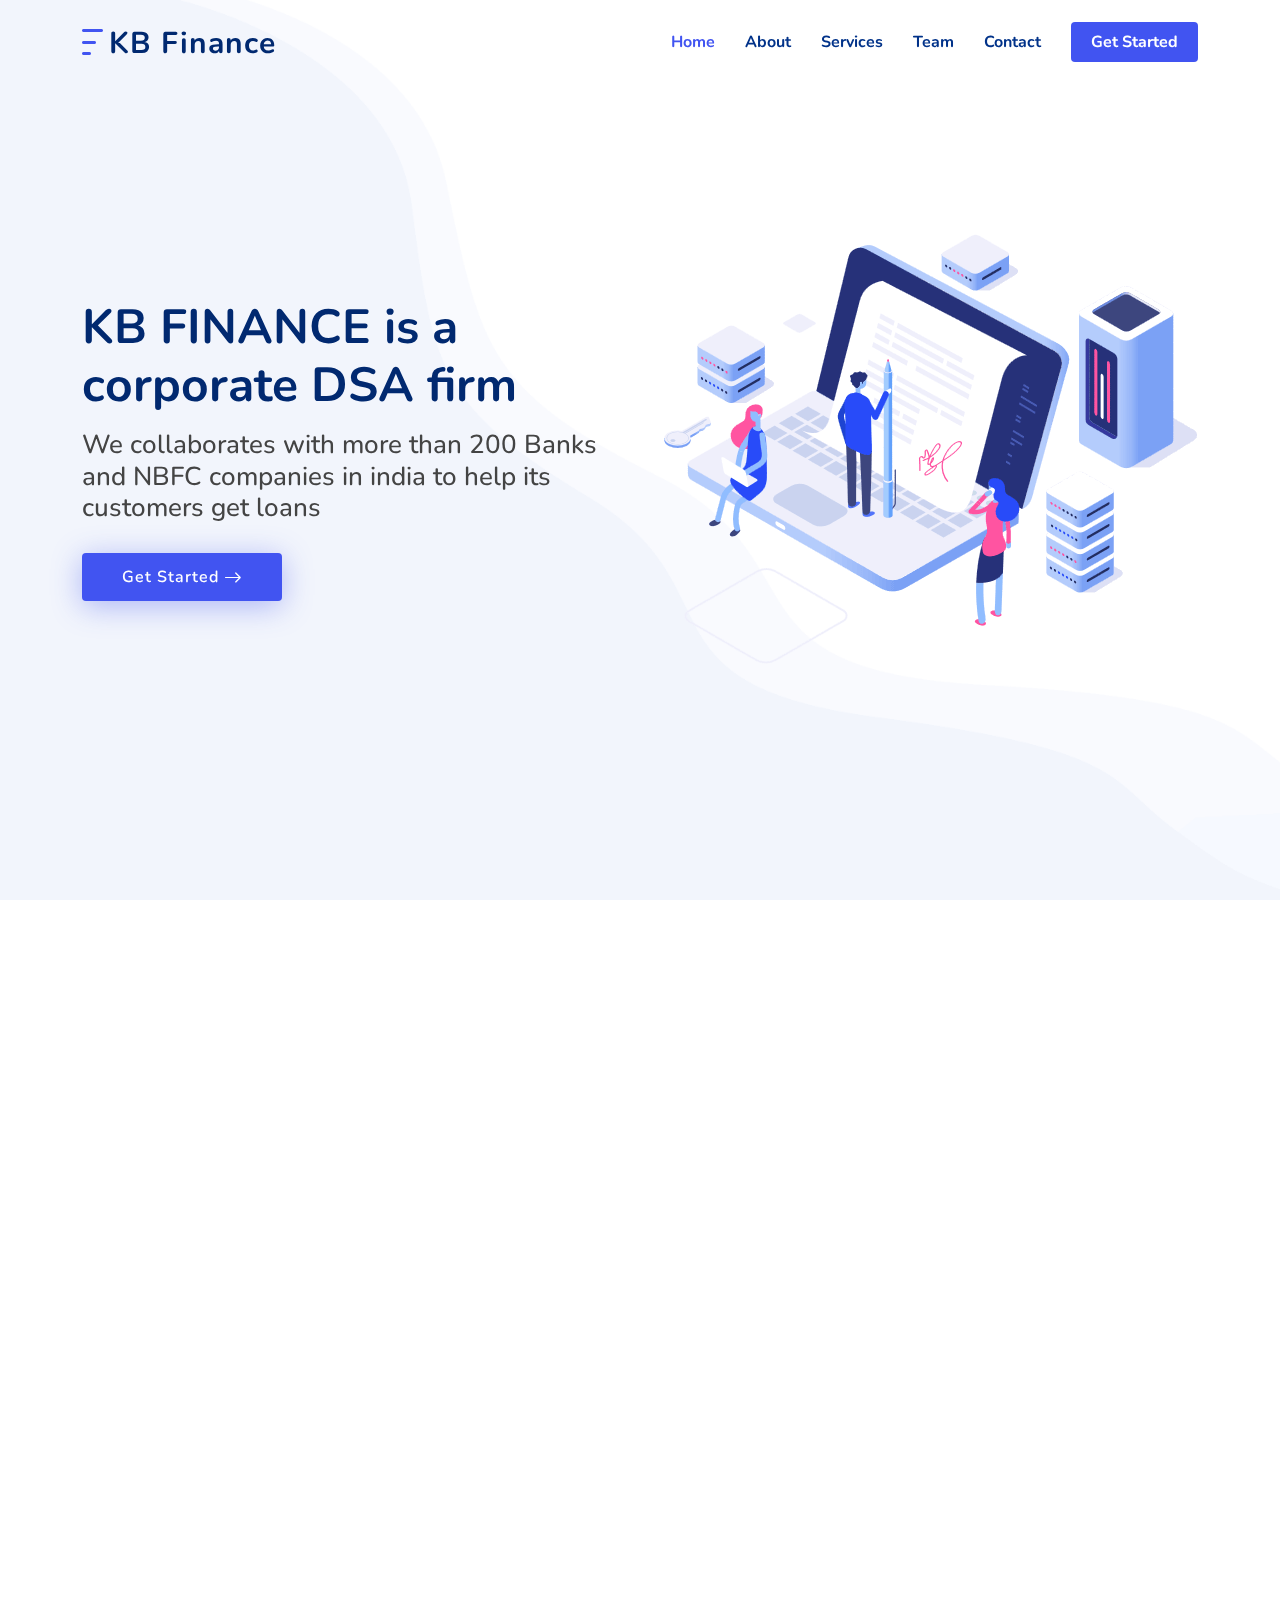
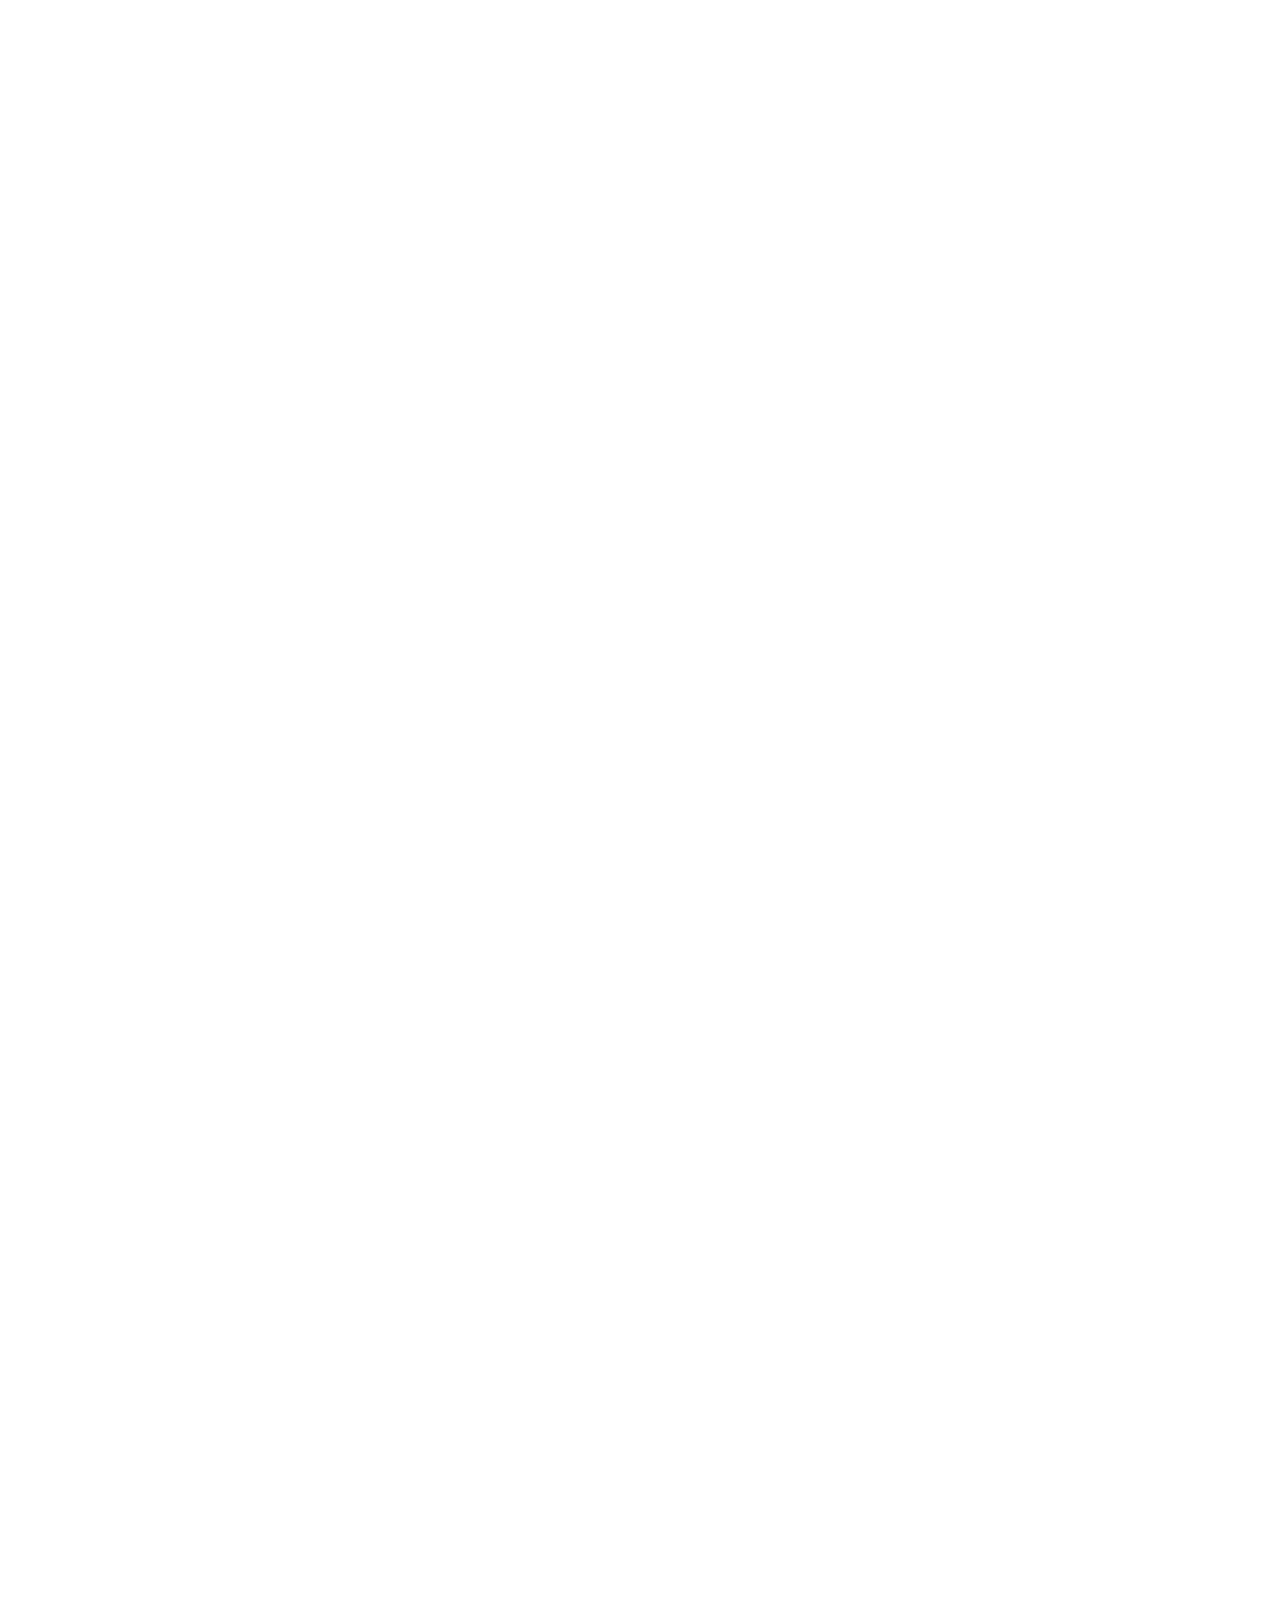
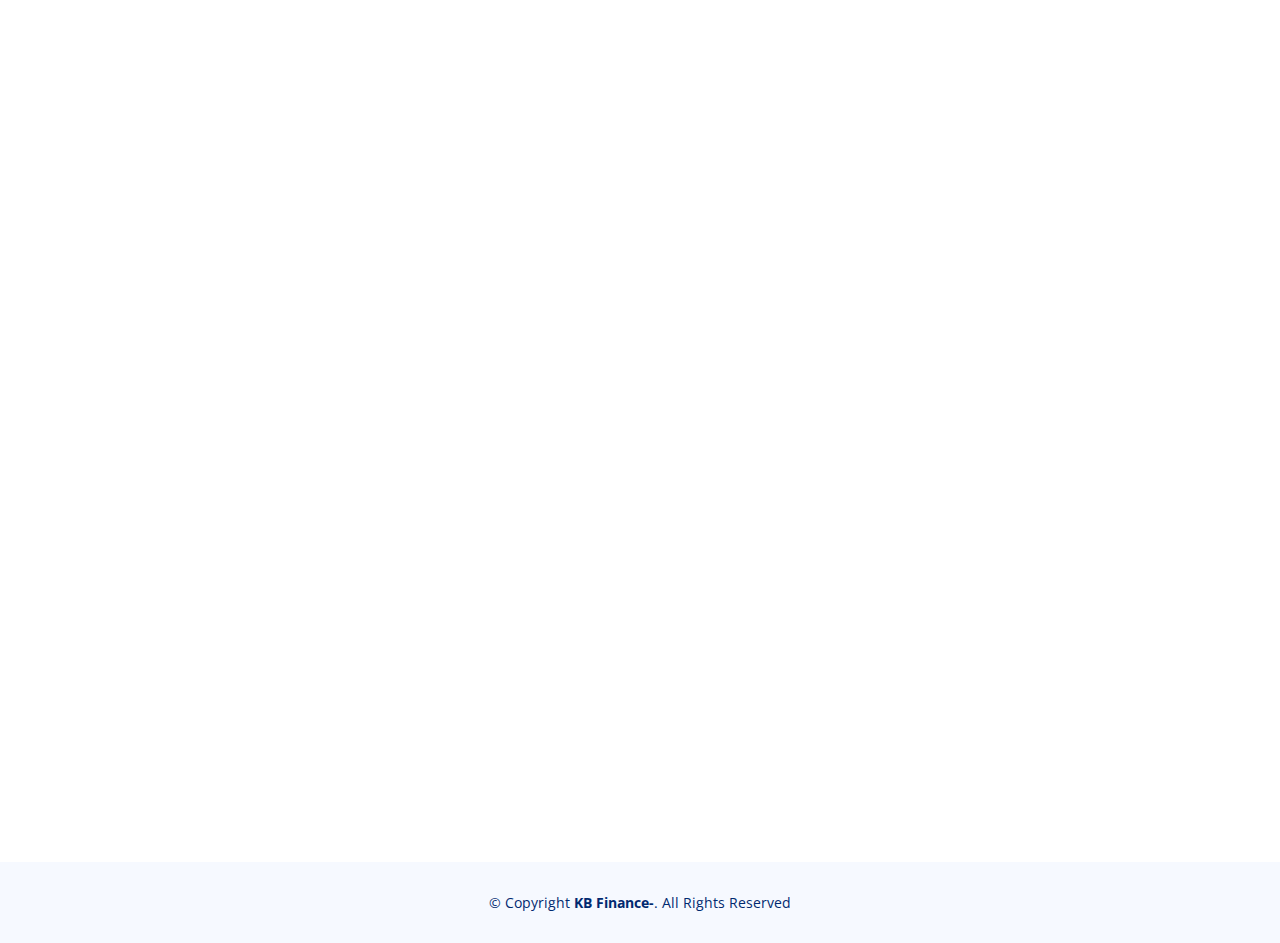
==== commit ec16ab32: "Add files via upload" ====
--- a/index.html
+++ b/index.html
@@ -6,9 +6,12 @@
   <meta content="width=device-width, initial-scale=1.0" name="viewport">
 
   <title>KB Finance</title>
-  <meta content=" KB FINANCE is a corporate DSA firm that collaborates with more than 200 Banks and NBFC companies in india  to help its customers get loans " name="description">
-
-  <meta name="keywords" content="kbfinance, karan bhammar, finance, loan, company, personal-loan, home loan, business loan, mortgage loan, bank">
+  <meta
+    content=" KB FINANCE is a corporate DSA firm that collaborates with more than 200 Banks and NBFC companies in india  to help its customers get loans "
+    name="description">
+
+  <meta name="keywords"
+    content="kbfinance, karan bhammar, finance, loan, company, personal-loan, home loan, business loan, mortgage loan, bank">
   <meta name="author" content="KB Finance">
 
   <!-- Favicons -->
@@ -16,7 +19,9 @@
   <link href="assets/img/apple-touch-icon.png" rel="apple-touch-icon">
 
   <!-- Google Fonts -->
-  <link href="https://fonts.googleapis.com/css?family=Open+Sans:300,300i,400,400i,600,600i,700,700i|Nunito:300,300i,400,400i,600,600i,700,700i|Poppins:300,300i,400,400i,500,500i,600,600i,700,700i" rel="stylesheet">
+  <link
+    href="https://fonts.googleapis.com/css?family=Open+Sans:300,300i,400,400i,600,600i,700,700i|Nunito:300,300i,400,400i,600,600i,700,700i|Poppins:300,300i,400,400i,500,500i,600,600i,700,700i"
+    rel="stylesheet">
 
   <!-- Vendor CSS Files -->
   <link href="assets/vendor/aos/aos.css" rel="stylesheet">
@@ -27,7 +32,9 @@
   <link href="assets/vendor/swiper/swiper-bundle.min.css" rel="stylesheet">
 
   <link href="assets/css/style.css" rel="stylesheet">
-
+  <link rel="preconnect" href="https://fonts.googleapis.com">
+  <link rel="preconnect" href="https://fonts.gstatic.com" crossorigin>
+  <link href="https://fonts.googleapis.com/css2?family=Rajdhani&display=swap" rel="stylesheet">
 </head>
 
 <body>
@@ -50,7 +57,7 @@
           <li><a class="nav-link scrollto" href="#team">Team</a></li>
           <!-- <li><a href="blog.html">Blog</a></li> -->
           <!-- <li class="dropdown"><a href="#"><span>Drop Down</span> <i class="bi bi-chevron-down"></i></a> -->
-            <!-- <ul>
+          <!-- <ul>
               <li><a href="#">Drop Down 1</a></li>
               <li class="dropdown"><a href="#"><span>Deep Drop Down</span> <i class="bi bi-chevron-right"></i></a>
                 <ul>
@@ -79,14 +86,16 @@
   <section id="hero" class="hero d-flex align-items-center">
 
     <div class="container">
-      <div class="row"> 
+      <div class="row">
         <!-- KB FINANCE is a corporate DSA firm that collaborates with more than 200 Banks and NBFC companies in india  to help its customers get loans  -->
         <div class="col-lg-6 d-flex flex-column justify-content-center">
           <h1 data-aos="fade-up">KB FINANCE is a corporate DSA firm</h1>
-          <h2 data-aos="fade-up" data-aos-delay="400">We collaborates with more than 200 Banks and NBFC companies in india  to help its customers get loans</h2>
+          <h2 data-aos="fade-up" data-aos-delay="400">We collaborates with more than 200 Banks and NBFC companies in
+            india to help its customers get loans</h2>
           <div data-aos="fade-up" data-aos-delay="600">
             <div class="text-center text-lg-start">
-              <a href="#about" class="btn-get-started scrollto d-inline-flex align-items-center justify-content-center align-self-center">
+              <a href="#about"
+                class="btn-get-started scrollto d-inline-flex align-items-center justify-content-center align-self-center">
                 <span>Get Started</span>
                 <i class="bi bi-arrow-right"></i>
               </a>
@@ -113,10 +122,11 @@
               <h3>Who We Are</h3>
               <h2>KB FINANCE is a corporate DSA firm </h2>
               <p>
-                We collaborates with more than 200 Banks and NBFC companies in <br/>  to help its customers get loans
+                We collaborates with more than 200 Banks and NBFC companies in <br /> to help its customers get loans
               </p>
               <div class="text-center text-lg-start">
-                <a href="#" class="btn-read-more d-inline-flex align-items-center justify-content-center align-self-center">
+                <a href="#"
+                  class="btn-read-more d-inline-flex align-items-center justify-content-center align-self-center">
                   <span>Read More</span>
                   <i class="bi bi-arrow-right"></i>
                 </a>
@@ -133,46 +143,6 @@
 
     </section><!-- End About Section -->
 
-    <!-- ======= Values Section ======= -->
-    <section id="values" class="values">
-
-      <div class="container" data-aos="fade-up">
-
-        <header class="section-header">
-          <h2>Our Values</h2>
-        </header>
-
-        <div class="row">
-
-          <div class="col-lg-4" data-aos="fade-up" data-aos-delay="200">
-            <div class="box">
-              <img src="assets/img/values-1.png" class="img-fluid" alt="">
-              <h3>Ad cupiditate sed est odio</h3>
-              <p>Eum ad dolor et. Autem aut fugiat debitis voluptatem consequuntur sit. Et veritatis id.</p>
-            </div>
-          </div>
-
-          <div class="col-lg-4 mt-4 mt-lg-0" data-aos="fade-up" data-aos-delay="400">
-            <div class="box">
-              <img src="assets/img/values-2.png" class="img-fluid" alt="">
-              <h3>Voluptatem voluptatum alias</h3>
-              <p>Repudiandae amet nihil natus in distinctio suscipit id. Doloremque ducimus ea sit non.</p>
-            </div>
-          </div>
-
-          <div class="col-lg-4 mt-4 mt-lg-0" data-aos="fade-up" data-aos-delay="600">
-            <div class="box">
-              <img src="assets/img/values-3.png" class="img-fluid" alt="">
-              <h3>Fugit cupiditate alias nobis.</h3>
-              <p>Quam rem vitae est autem molestias explicabo debitis sint. Vero aliquid quidem commodi.</p>
-            </div>
-          </div>
-
-        </div>
-
-      </div>
-
-    </section><!-- End Values Section -->
 
     <!-- ======= Counts Section ======= -->
     <section id="counts" class="counts">
@@ -184,7 +154,8 @@
             <div class="count-box">
               <i class="bi bi-emoji-smile"></i>
               <div>
-                <span data-purecounter-start="0" data-purecounter-end="232" data-purecounter-duration="1" class="purecounter"></span>
+                <span data-purecounter-start="0" data-purecounter-end="232" data-purecounter-duration="1"
+                  class="purecounter"></span>
                 <p>Happy Clients</p>
               </div>
             </div>
@@ -194,7 +165,8 @@
             <div class="count-box">
               <i class="bi bi-journal-richtext" style="color: #ee6c20;"></i>
               <div>
-                <span data-purecounter-start="0" data-purecounter-end="521" data-purecounter-duration="1" class="purecounter"></span>
+                <span data-purecounter-start="0" data-purecounter-end="521" data-purecounter-duration="1"
+                  class="purecounter"></span>
                 <p>Projects</p>
               </div>
             </div>
@@ -204,7 +176,8 @@
             <div class="count-box">
               <i class="bi bi-headset" style="color: #15be56;"></i>
               <div>
-                <span data-purecounter-start="0" data-purecounter-end="1463" data-purecounter-duration="1" class="purecounter"></span>
+                <span data-purecounter-start="0" data-purecounter-end="1463" data-purecounter-duration="1"
+                  class="purecounter"></span>
                 <p>Hours Of Support</p>
               </div>
             </div>
@@ -214,7 +187,8 @@
             <div class="count-box">
               <i class="bi bi-people" style="color: #bb0852;"></i>
               <div>
-                <span data-purecounter-start="0" data-purecounter-end="15" data-purecounter-duration="1" class="purecounter"></span>
+                <span data-purecounter-start="0" data-purecounter-end="15" data-purecounter-duration="1"
+                  class="purecounter"></span>
                 <p>Hard Workers</p>
               </div>
             </div>
@@ -226,12 +200,12 @@
     </section><!-- End Counts Section -->
 
     <!-- ======= Features Section ======= -->
-   <!-- End Feature Tabs -->
-
-        <!-- Feature Icons -->
-       <!-- End Feature Icons -->
-
-      </div>
+    <!-- End Feature Tabs -->
+
+    <!-- Feature Icons -->
+    <!-- End Feature Icons -->
+
+    </div>
 
     </section><!-- End Features Section -->
 
@@ -249,54 +223,130 @@
 
           <div class="col-lg-4 col-md-6" data-aos="fade-up" data-aos-delay="200">
             <div class="service-box blue">
-              <i class="ri-discuss-line icon"></i>
+              <!-- <i class="ri-discuss-line icon"></i> -->
+              <img src="assets/img/business.svg" alt="business" class="my-icons ">
               <h3>Business Loan</h3>
               <p>KB Finance offers you unsecured Business Loans starting at 11.25% per annum interest rate</p>
-              <a href="https://docs.google.com/forms/d/e/1FAIpQLSfu6HU-p_lVV2DooxCqO0ZYhYfXmIEBqZ4HEdsgHDKs4ROjDA/viewform" class="read-more"><span>Apply Now</span> <i class="bi bi-arrow-right"></i></a>
+              <a href="https://docs.google.com/forms/d/e/1FAIpQLSfu6HU-p_lVV2DooxCqO0ZYhYfXmIEBqZ4HEdsgHDKs4ROjDA/viewform"
+                class="read-more"><span>Apply Now</span> <i class="bi bi-arrow-right"></i></a>
             </div>
           </div>
 
           <div class="col-lg-4 col-md-6" data-aos="fade-up" data-aos-delay="300">
             <div class="service-box orange">
-              <i class="ri-discuss-line icon"></i>
+              <img src="assets/img/user.svg" alt="personal" class="my-icons ">
               <h3>Personal Loan</h3>
-              <p>If you are in government job or private company and you get salary account then you can apply for Personal Loan, We will provide loan at lowest interest rate of 6.49% per annum</p>
-              <a href="https://docs.google.com/forms/d/e/1FAIpQLSfu6HU-p_lVV2DooxCqO0ZYhYfXmIEBqZ4HEdsgHDKs4ROjDA/viewform" class="read-more"><span>Apply Now</span> <i class="bi bi-arrow-right"></i></a>
+              <p>If you are in government job or private company and you get salary account then you can apply for
+                Personal Loan, We will provide loan at lowest interest rate of 10.49% per annum</p>
+              <a href="https://docs.google.com/forms/d/e/1FAIpQLSfu6HU-p_lVV2DooxCqO0ZYhYfXmIEBqZ4HEdsgHDKs4ROjDA/viewform"
+                class="read-more"><span>Apply Now</span> <i class="bi bi-arrow-right"></i></a>
             </div>
           </div>
 
           <div class="col-lg-4 col-md-6" data-aos="fade-up" data-aos-delay="400">
             <div class="service-box green">
-              <i class="ri-discuss-line icon"></i>
-              <h3>Mortgage Loan</h3>
-              <p>Ut excepturi voluptatem nisi sed. Quidem fuga consequatur. Minus ea aut. Vel qui id voluptas adipisci eos earum corrupti.</p>
-              <a href="https://docs.google.com/forms/d/e/1FAIpQLSfu6HU-p_lVV2DooxCqO0ZYhYfXmIEBqZ4HEdsgHDKs4ROjDA/viewform" class="read-more"><span>Apply Now</span> <i class="bi bi-arrow-right"></i></a>
+              <img src="assets/img/mortgage.svg" alt="mortgage" class="my-icons ">
+              <h3>Mortgage Loan/Loan Against Property</h3>
+              <p>Loan Against Property is a secured loan product that can be useful for both salaried individuals as
+                well as businesses. The Loan gets senctioned once you mortgage your residential or commercial property.
+                The banks approved the credit amount, which is equivalent to the current value of the property</p>
+              <a href="https://docs.google.com/forms/d/e/1FAIpQLSfu6HU-p_lVV2DooxCqO0ZYhYfXmIEBqZ4HEdsgHDKs4ROjDA/viewform"
+                class="read-more"><span>Apply Now</span> <i class="bi bi-arrow-right"></i></a>
             </div>
           </div>
 
           <div class="col-lg-4 col-md-6" data-aos="fade-up" data-aos-delay="500">
             <div class="service-box red">
-              <i class="ri-discuss-line icon"></i>
+              <img src="assets/img/home-loan.svg" alt="home" class="my-icons ">
               <h3>Home Loan</h3>
-              <p>KB Finance makes available to you the lowest interest Home Loan for its customers by collaborating with all the Banks.</p>
-              <a href="https://docs.google.com/forms/d/e/1FAIpQLSfu6HU-p_lVV2DooxCqO0ZYhYfXmIEBqZ4HEdsgHDKs4ROjDA/viewform" class="read-more"><span>Apply Now</span> <i class="bi bi-arrow-right"></i></a>
-            </div>
-          </div>
-
-          
-
-        </div>
-
-      </div>
-
-    </section><!-- End Services Section -->
+              <p>KB Finance makes available to you the lowest interest Home Loan for its customers by collaborating with
+                all the Banks.</p>
+              <a href="https://docs.google.com/forms/d/e/1FAIpQLSfu6HU-p_lVV2DooxCqO0ZYhYfXmIEBqZ4HEdsgHDKs4ROjDA/viewform"
+                class="read-more"><span>Apply Now</span> <i class="bi bi-arrow-right"></i></a>
+            </div>
+          </div>
+
+          <div class="col-lg-4 col-md-6" data-aos="fade-up" data-aos-delay="500">
+            <div class="service-box blue">
+              <img src="assets/img/itr-for-professionals.svg" alt="professional" class="my-icons ">
+              <h3>Professional Loan</h3>
+              <p>Professional Loans are loans which self employed people like Doctors, Chartered Accountants, Engineer
+                etc. Can avail without any collateral in order to upgrade business or purchasing equipment.</p>
+              <a href="https://docs.google.com/forms/d/e/1FAIpQLSfu6HU-p_lVV2DooxCqO0ZYhYfXmIEBqZ4HEdsgHDKs4ROjDA/viewform"
+                class="read-more"><span>Apply Now</span> <i class="bi bi-arrow-right"></i></a>
+            </div>
+          </div>
+  
+          <div class="col-lg-4 col-md-6" data-aos="fade-up" data-aos-delay="500">
+            <div class="service-box blue">
+              <img src="assets/img/itr-for-professionals.svg" alt="professional" class="my-icons ">
+              <h3>Partner Program</h3>
+              <p>Professional Loans are loans which self employed people like Doctors, Chartered Accountants, Engineer
+                etc. Can avail without any collateral in order to upgrade business or purchasing equipment.</p>
+              <a href="https://docs.google.com/forms/d/e/1FAIpQLSfu6HU-p_lVV2DooxCqO0ZYhYfXmIEBqZ4HEdsgHDKs4ROjDA/viewform"
+                class="read-more"><span>Apply Now</span> <i class="bi bi-arrow-right"></i></a>
+            </div>
+          </div>
+  
+
+
+      </div>
+
+    </section>
+    <!-- <section class="partners " id="partners">
+      <div class="container" data-aos="fade-up">
+
+        <header class="section-header">
+          <h2>Our Partners</h2>
+          <p>Banks and NBFC</p>
+        </header>
+        <div class="container">
+          <div class="row">
+            <div class="col-md-2">
+               <img src="assets/img/business.svg" class="bank-img" alt="bank">
+               <h6>Banks</h6>
+            </div>
+            <div class="col-md-2">
+               <img src="assets/img/business.svg" class="bank-img" alt="bank">
+               <h6>Banks</h6>
+            </div>
+            <div class="col-md-2">
+               <img src="assets/img/business.svg" class="bank-img" alt="bank">
+               <h6>Banks</h6>
+            </div>
+          </div>
+        </div>
+    </section> -->
+  </section><!-- End Features Section -->
+
+  <!-- ======= Services Section ======= -->
+  <section id="services" class="services">
+
+    <div class="container" data-aos="fade-up">
+
+      <header class="section-header">
+        <h2>Services</h2>
+        <!-- <p>Veritatis et dolores facere numquam et praesentium</p> -->
+      </header>
+
+      <div class="row gy-4">
+
+
+
+
+      </div>
+
+    </div>
+
+  </section>
+    <!-- End Services Section -->
 
     <!-- ======= Pricing Section ======= -->
-   <!-- End Pricing Section -->
+    <!-- End Pricing Section -->
 
     <!-- ======= F.A.Q Section ======= -->
-    
-   
+
+
     <!-- ======= Team Section ======= -->
     <section id="team" class="team">
 
@@ -311,10 +361,11 @@
 
 
 
-       
-
-
-          <div class="col-lg-3 justify-content-center center align-self-center col-md-6 d-flex align-items-stretch" style="justify-content: center;" data-aos="fade-up" data-aos-delay="100">
+
+
+
+          <div class="col-lg-3 justify-content-center center align-self-center col-md-6 d-flex align-items-stretch"
+            style="justify-content: center;" data-aos="fade-up" data-aos-delay="100">
             <div class="member">
               <div class="member-img">
                 <img src="https://i.ibb.co/xYtsBL2/karan.png" class="img-fluid" alt="Karan Bhammar">
@@ -328,21 +379,22 @@
               <div class="member-info">
                 <h4>Karan Bhammar</h4>
                 <span>Chief Executive Officer</span>
-                <p>The CEO's role in raising a company's corporate IQ is to establish an atmosphere that promotes knowledge sharing and collaboration.</p>
-              </div>
-            </div>
-          </div>
-
-         
+                <p>The CEO's role in raising a company's corporate IQ is to establish an atmosphere that promotes
+                  knowledge sharing and collaboration.</p>
+              </div>
+            </div>
+          </div>
+
+
         </div>
 
       </div>
 
     </section><!-- End Team Section -->
-<!-- End Clients Section -->
+    <!-- End Clients Section -->
 
     <!-- ======= Recent Blog Posts Section ======= -->
-   <!-- End Recent Blog Posts Section -->
+    <!-- End Recent Blog Posts Section -->
 
     <!-- ======= Contact Section ======= -->
     <section id="contact" class="contact">
@@ -379,7 +431,8 @@
                   <i class="bi bi-envelope"></i>
                   <h3>Email Us</h3>
                   <p>info@kbfinance.in
-                    <br>karanbhammar1999@gmail.com</p>
+                    <br>karanbhammar1999@gmail.com
+                  </p>
                 </div>
               </div>
               <div class="col-md-6">
@@ -436,7 +489,7 @@
 
   <!-- ======= Footer ======= -->
   <footer id="footer" class="footer">
-<!-- 
+    <!-- 
 
     <div class="footer-top">
       <div class="container">
@@ -500,7 +553,8 @@
     </div>
   </footer><!-- End Footer -->
 
-  <a href="#" class="back-to-top d-flex align-items-center justify-content-center"><i class="bi bi-arrow-up-short"></i></a>
+  <a href="#" class="back-to-top d-flex align-items-center justify-content-center"><i
+      class="bi bi-arrow-up-short"></i></a>
 
   <!-- Vendor JS Files -->
   <script src="assets/vendor/purecounter/purecounter.js"></script>
--- a/assets/css/style.css
+++ b/assets/css/style.css
@@ -1,10 +1,4 @@
-/**
-* Template Name: FlexStart - v1.9.0
-* Template URL: https://bootstrapmade.com/flexstart-bootstrap-startup-template/
-* Author: BootstrapMade.com
-* License: https://bootstrapmade.com/license/
-*/
-
+
 /*--------------------------------------------------------------
 # General
 --------------------------------------------------------------*/
@@ -12,6 +6,7 @@
   scroll-behavior: smooth;
 }
 
+/* @import url('https://fonts.googleapis.com/css2?family=Rajdhani&display=swap'); */
 body {
   font-family: "Open Sans", sans-serif;
   color: #444444;
@@ -21,7 +16,9 @@
   color: #4154f1;
   text-decoration: none;
 }
-
+.my-icons{
+  width: 6rem;
+}
 a:hover {
   color: #717ff5;
   text-decoration: none;
@@ -148,6 +145,9 @@
     transition-delay: 0 !important;
   }
 }
+.banks{
+  width: 5rem !important;
+}
 /*--------------------------------------------------------------
 # Header
 --------------------------------------------------------------*/
@@ -156,6 +156,9 @@
   z-index: 997;
   padding: 20px 0;
 }
+.bank-img{
+  width: 5rem;
+}
 .header.header-scrolled {
   background: #fff;
   padding: 15px 0;
@@ -176,7 +179,9 @@
   font-family: "Nunito", sans-serif;
   margin-top: 3px;
 }
-
+h6{
+  width: 20px;
+}
 /*--------------------------------------------------------------
 # Navigation Menu
 --------------------------------------------------------------*/
@@ -673,8 +678,9 @@
 # Services
 --------------------------------------------------------------*/
 .services .service-box {
+  font-family: 'Rajdhani', sans-serif;
   box-shadow: 0px 0 30px rgba(1, 41, 112, 0.08);
-  height: 100%;
+  height: 95%;
   padding: 60px 30px;
   text-align: center;
   transition: 0.3s;
